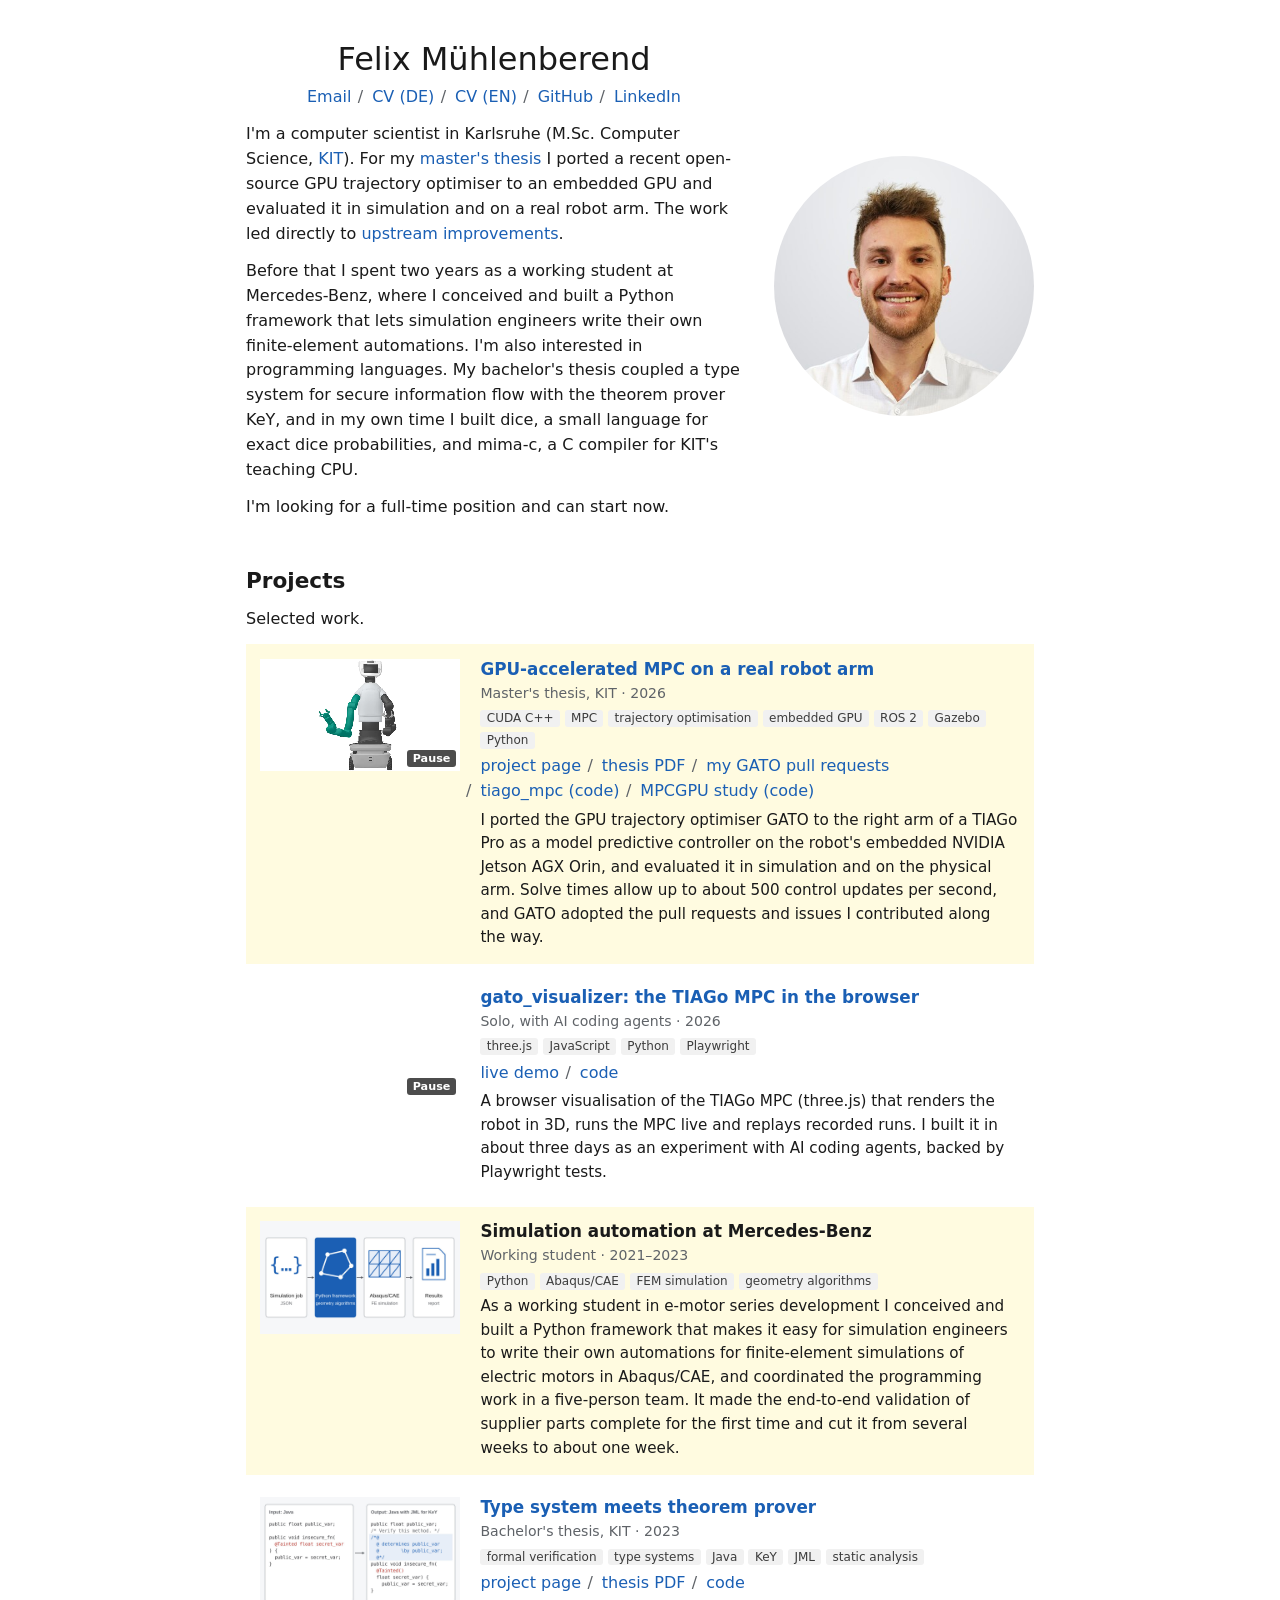
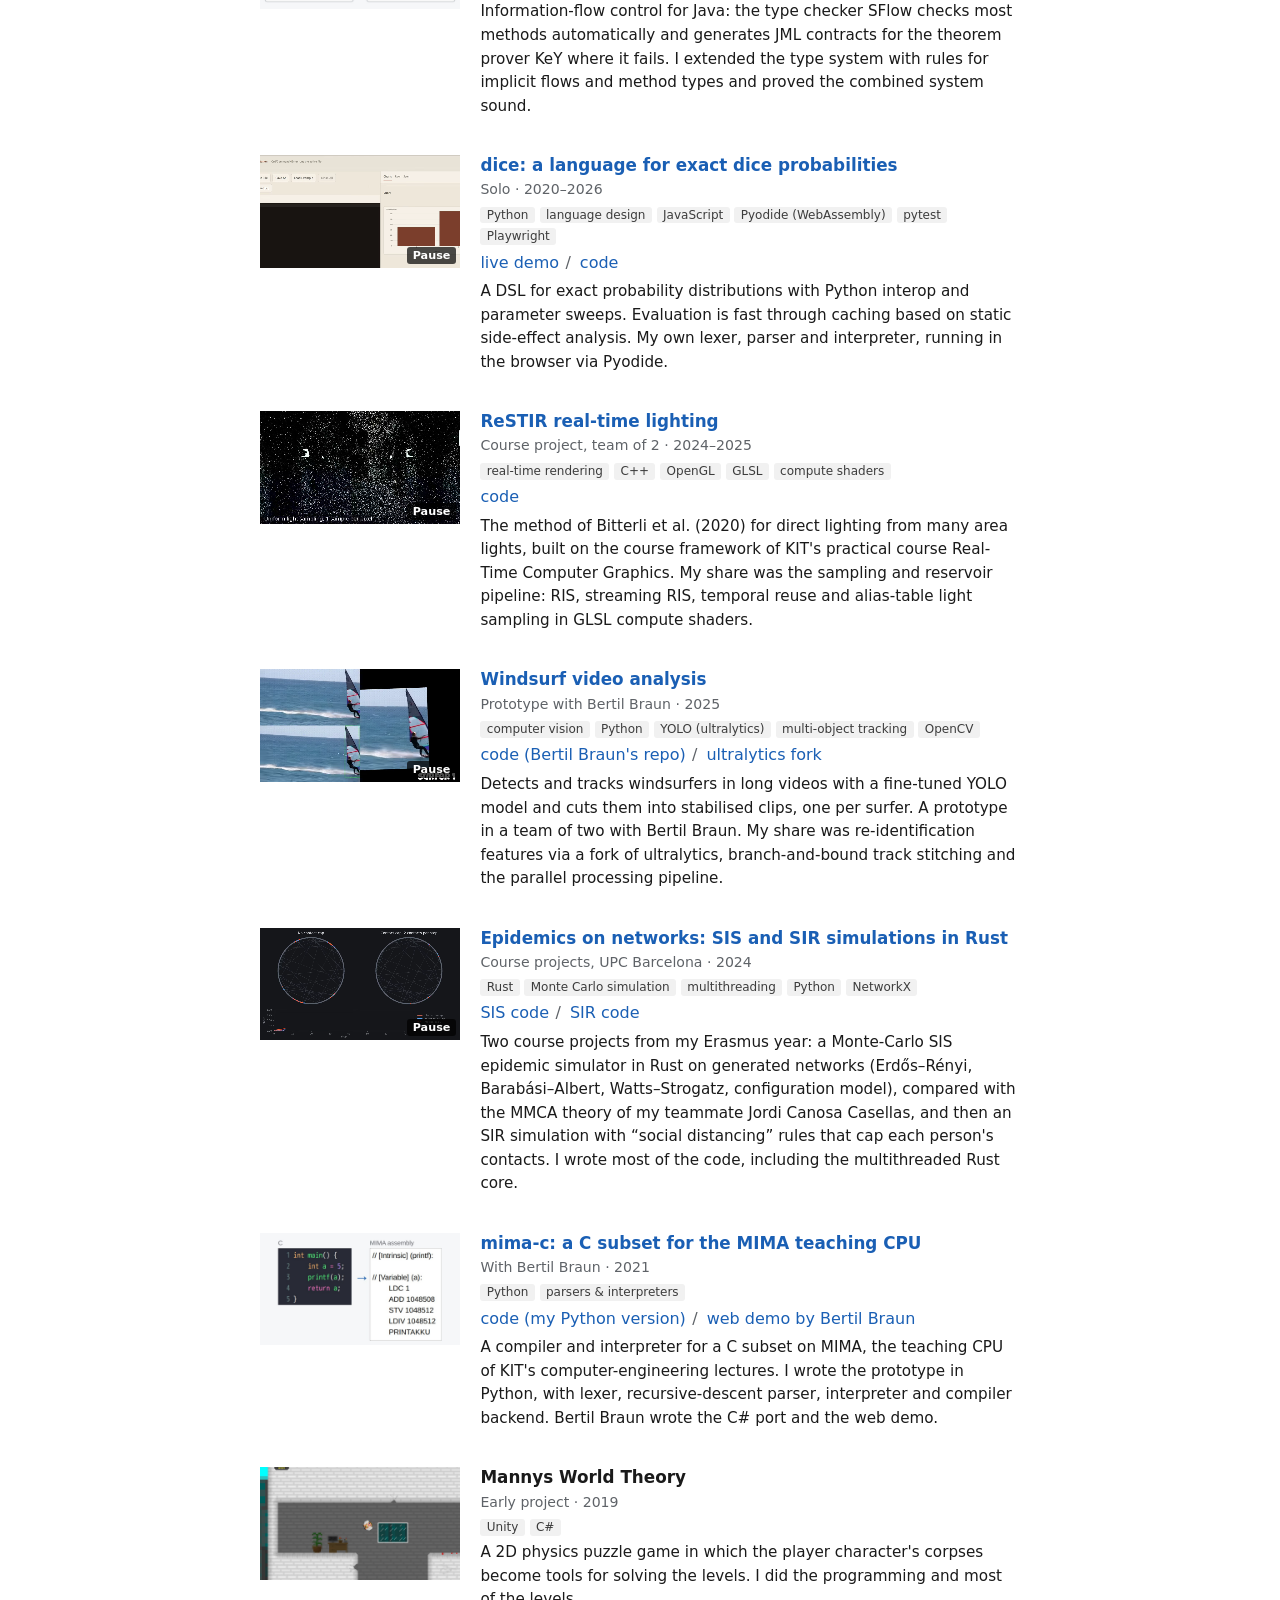
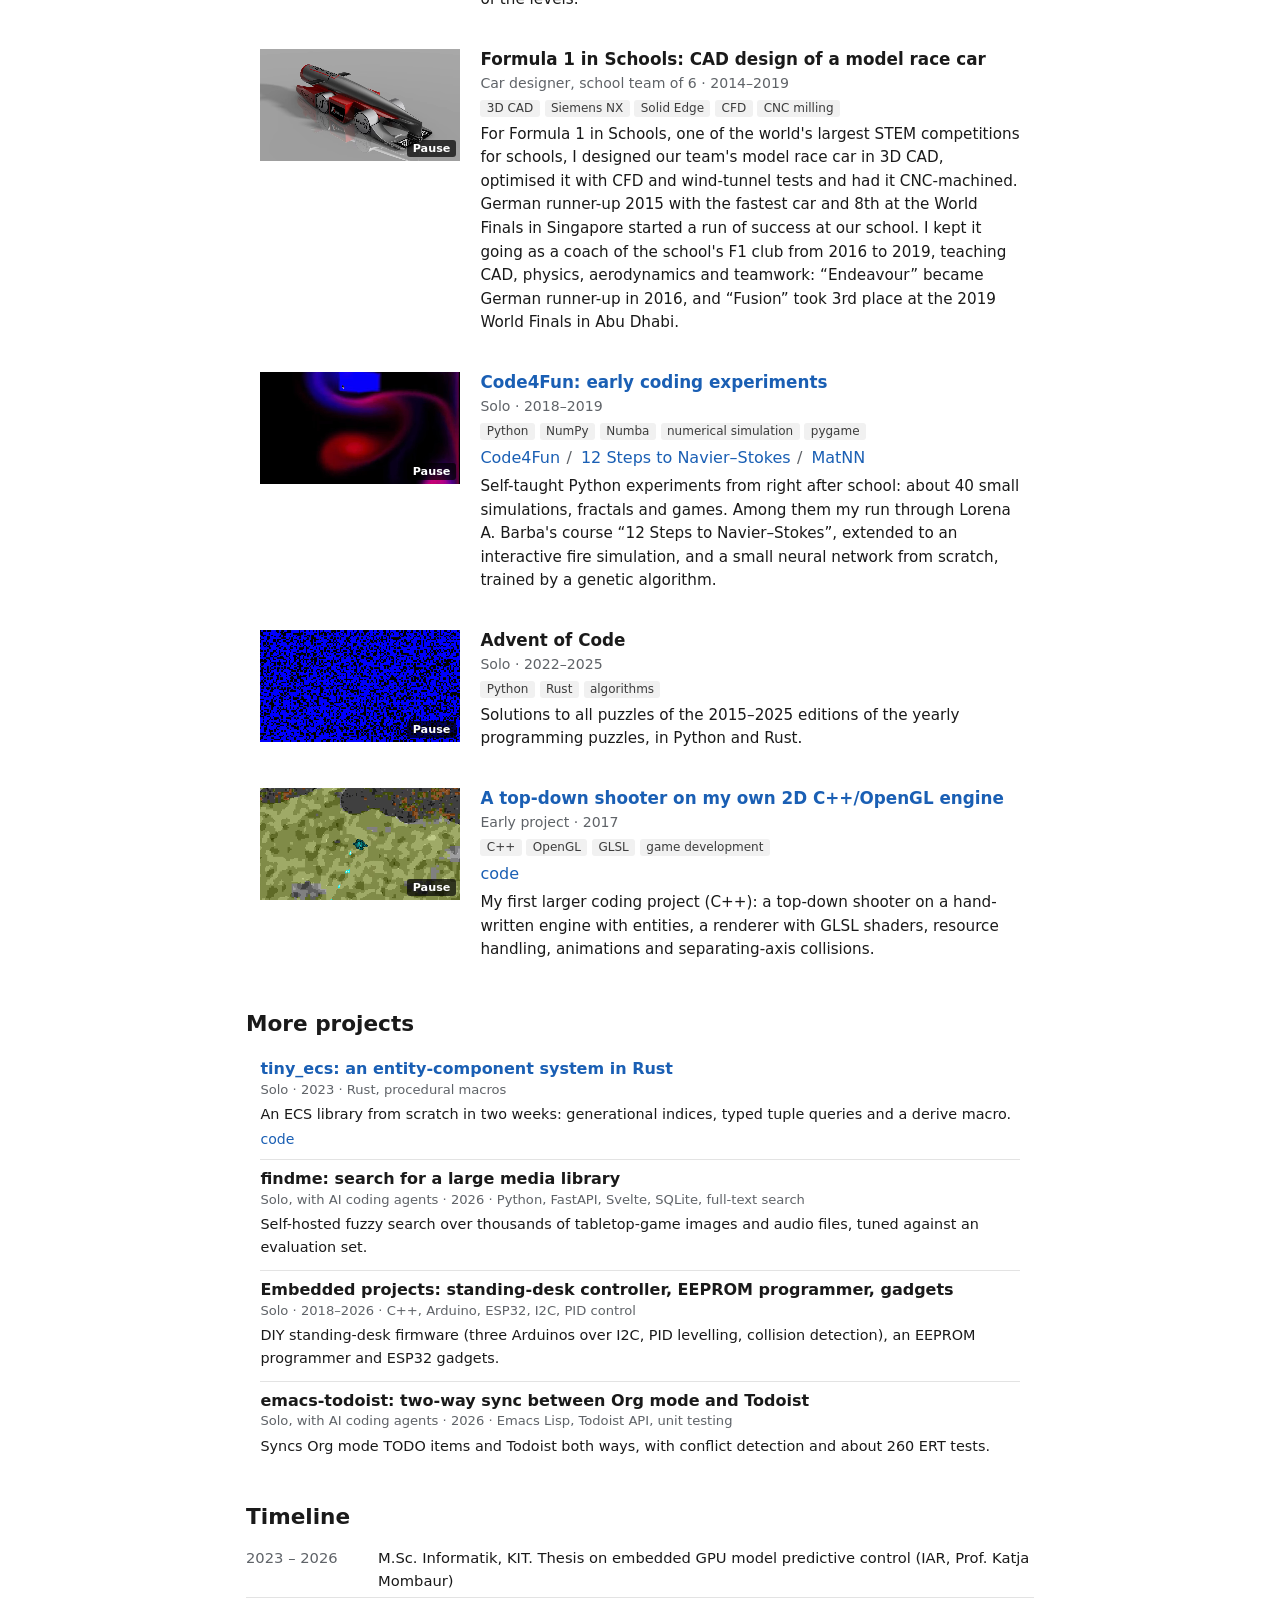
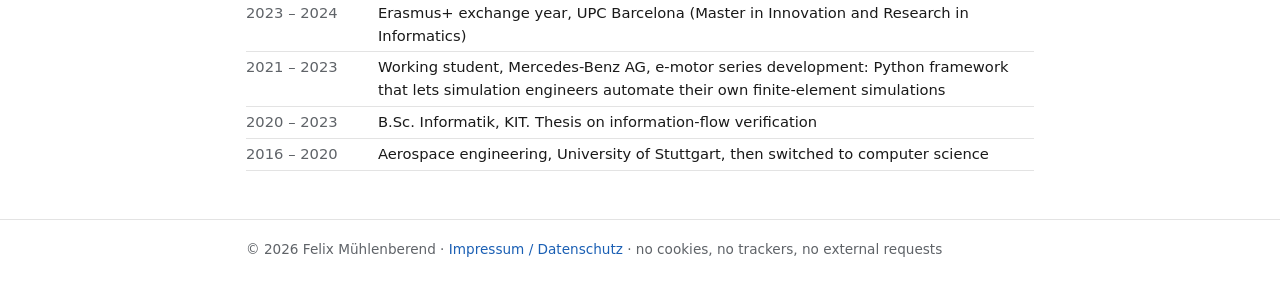
==== index.html @ 9a6c66c5 "Re-render: tiny_ecs above findme" ====
<!doctype html>
<!--
  Home page (layout "variant A", chosen 24.11.2026): compact header with photo, bio
  and links; project rows with looping clips as the main content; a compact
  text-only "More projects" list below them; a short timeline at the bottom. Facts come from the Bewerbung repo (docs/profile.md, docs/cv-pool/,
  docs/projects.md, cv/data/cv.yaml). Placeholders: class "todo" plus a TODO(felix)
  comment; list them with tools/check_todos.sh.
-->
<html lang="en">
<head>
<meta charset="utf-8">
<meta name="viewport" content="width=device-width, initial-scale=1">
<title>Felix Mühlenberend</title>
<meta name="description" content="Felix Mühlenberend, computer scientist (M.Sc. KIT): GPU model predictive control on a real robot arm, programming languages, real-time graphics.">
<link rel="icon" href="favicon.svg" type="image/svg+xml">
<link rel="stylesheet" href="style.css">
</head>
<body>


<main class="column">
  <!-- ==========================================================================
       Header: name and links, bio, photo. On a phone the photo shrinks to 120 px
       beside the name so the first project row is on the first screen.
       ========================================================================== -->
  <header class="home-header">
    <!-- Photo: Felix's variant (b), gradient background (25.11.2026), from the
         square crops in Bewerbung's documents/photo/, metadata stripped. Round
         crop by .ph-photo; 800 px for 2x screens. -->
    <div class="photo ph-photo"><img src="media/photo/felix-muehlenberend-400.jpg"
      srcset="media/photo/felix-muehlenberend-400.jpg 1x, media/photo/felix-muehlenberend-800.jpg 2x"
      width="400" height="400" alt="Felix Mühlenberend"></div>
    <div class="name">
      <h1>Felix Mühlenberend</h1>
      <p class="links">
        <!-- Contact: hand-written here, never taken from cv.yaml's `person` (README.md, Privacy). -->
        <a href="mailto:felix.muehlenberend@mailbox.org">Email</a>
        <!-- CV as two PDFs instead of an HTML page (Felix, 25.11.2026), built in the
             Bewerbung repo without address, phone, birth date, photo or signature (the
             English one from cv/jobs/_public) and copied to files/ by hand; rebuild and
             copy them after a cv.yaml change. Two plain items of the link row, each
             a whole link (Felix, 25.11.2026). -->
        <a href="files/Muehlenberend-Felix_Lebenslauf.pdf" hreflang="de" type="application/pdf">CV&nbsp;(DE)</a>
        <a href="files/Muehlenberend-Felix_CV.pdf" hreflang="en" type="application/pdf">CV&nbsp;(EN)</a>
        <a href="https://github.com/felixmueh">GitHub</a>
        <a href="https://www.linkedin.com/in/felix-muehlenberend/">LinkedIn</a>
      </p>
    </div>
    <div class="bio">
      <!-- Intro chosen by Felix 24.11.2026 (proposals and reviews: build/intro/); second paragraph
           with the programming-languages sentence: Felix 25.11.2026 (version B, no credit
           here, the mima-c row credits Bertil Braun). -->
      <p>I'm a computer scientist in Karlsruhe (M.Sc. Computer Science, <a href="https://www.kit.edu/">KIT</a>). For my <a href="projects/tiago-mpc.html">master's thesis</a> I ported a recent open-source GPU trajectory optimiser to an embedded GPU and evaluated it in simulation and on a real robot arm. The work led directly to <a href="https://github.com/A2R-Lab/GATO/pulls?q=is%3Apr+is%3Amerged+author%3Afelixmueh">upstream improvements</a>.</p>
      <p>Before that I spent two years as a working student at Mercedes-Benz, where I conceived and built a Python framework that lets simulation engineers write their own finite-element automations. I'm also interested in programming languages. My bachelor's thesis coupled a type system for secure information flow with the theorem prover KeY, and in my own time I built dice, a small language for exact dice probabilities, and mima-c, a C compiler for KIT's teaching CPU.</p>
      <p>I'm looking for a full-time position and can start now.</p>
    </div>
  </header>

  <!-- ==========================================================================
       Projects: in Felix's order (web.order), the thesis first and highlighted. Each row shows a clip and
       two sentences without a click (docs/guides/personal-website-demos.md §1.2).
       The rows are generated by tools/render.py from the `web:` blocks in the
       Bewerbung repo's cv/data/cv.yaml; edit them there (README.md).
       ========================================================================== -->
  <h2 id="projects">Projects</h2>
  <p class="home-intro">Selected work.</p>

  <div class="rows">
    <!-- BEGIN generated: projects -->
    <!-- Generated by tools/render.py from data/cv.yaml (the Bewerbung repo's cv/data/cv.yaml). Don't edit here: edit cv.yaml and run the script. -->
    <article class="row key">
      <div class="clip"><video loop muted playsinline preload="metadata" poster="media/thesis/thesis.jpg" aria-label="Clip: GPU-accelerated MPC on a real robot arm"><source src="media/thesis/thesis.webm" type="video/webm"><source src="media/thesis/thesis.mp4" type="video/mp4"></video></div>
      <div>
        <h3><a href="projects/tiago-mpc.html">GPU-accelerated MPC on a real robot arm</a></h3>
        <div class="meta">Master's thesis, KIT · 2026</div>
        <ul class="tech" aria-label="Languages and tools"><li>CUDA C++</li><li>MPC</li><li>trajectory optimisation</li><li>embedded GPU</li><li>ROS 2</li><li>Gazebo</li><li>Python</li></ul>
        <div class="links">
          <a href="projects/tiago-mpc.html">project page</a>
          <a href="files/Muehlenberend_MSc-Thesis.pdf">thesis PDF</a>
          <a href="https://github.com/A2R-Lab/GATO/pulls?q=is%3Apr+is%3Amerged+author%3Afelixmueh">my GATO pull requests</a>
          <a href="https://github.com/felixmueh/tiago_mpc">tiago_mpc (code)</a>
          <a href="https://github.com/felixmueh/MPCGPU">MPCGPU study (code)</a>
        </div>
        <p>I ported the GPU trajectory optimiser GATO to the right arm of a TIAGo Pro as a model predictive controller on the robot's embedded NVIDIA Jetson AGX Orin, and evaluated it in simulation and on the physical arm. Solve times allow up to about 500 control updates per second, and GATO adopted the pull requests and issues I contributed along the way.</p>
      </div>
    </article>
    <article class="row">
      <div class="clip"><video loop muted playsinline preload="metadata" poster="media/gato-visualizer/gato-visualizer.jpg" aria-label="Clip: gato_visualizer: the TIAGo MPC in the browser"><source src="media/gato-visualizer/gato-visualizer.webm" type="video/webm"><source src="media/gato-visualizer/gato-visualizer.mp4" type="video/mp4"></video></div>
      <div>
        <h3><a href="demos/gato-visualizer/">gato_visualizer: the TIAGo MPC in the browser</a></h3>
        <div class="meta">Solo, with AI coding agents · 2026</div>
        <ul class="tech" aria-label="Languages and tools"><li>three.js</li><li>JavaScript</li><li>Python</li><li>Playwright</li></ul>
        <div class="links">
          <a href="demos/gato-visualizer/">live demo</a>
          <a href="https://github.com/felixmueh/gato_visualizer">code</a>
        </div>
        <p>A browser visualisation of the TIAGo MPC (three.js) that renders the robot in 3D, runs the MPC live and replays recorded runs. I built it in about three days as an experiment with AI coding agents, backed by Playwright tests.</p>
      </div>
    </article>
    <article class="row key">
      <div class="still"><img src="media/mercedes/mercedes.jpg" alt="Simulation automation at Mercedes-Benz"></div>
      <div>
        <h3>Simulation automation at Mercedes-Benz</h3>
        <div class="meta">Working student · 2021–2023</div>
        <ul class="tech" aria-label="Languages and tools"><li>Python</li><li>Abaqus/CAE</li><li>FEM simulation</li><li>geometry algorithms</li></ul>
        <p>As a working student in e-motor series development I conceived and built a Python framework that makes it easy for simulation engineers to write their own automations for finite-element simulations of electric motors in Abaqus/CAE, and coordinated the programming work in a five-person team. It made the end-to-end validation of supplier parts complete for the first time and cut it from several weeks to about one week.</p>
      </div>
    </article>
    <article class="row">
      <div class="still"><img src="media/sflow/sflow.jpg" alt="Type system meets theorem prover"></div>
      <div>
        <h3><a href="projects/sflow-key.html">Type system meets theorem prover</a></h3>
        <div class="meta">Bachelor's thesis, KIT · 2023</div>
        <ul class="tech" aria-label="Languages and tools"><li>formal verification</li><li>type systems</li><li>Java</li><li>KeY</li><li>JML</li><li>static analysis</li></ul>
        <div class="links">
          <a href="projects/sflow-key.html">project page</a>
          <a href="files/Muehlenberend_BSc-Thesis.pdf">thesis PDF</a>
          <a href="https://github.com/felixmueh/sflow-key-translation-layer">code</a>
        </div>
        <p>Information-flow control for Java: the type checker SFlow checks most methods automatically and generates JML contracts for the theorem prover KeY where it fails. I extended the type system with rules for implicit flows and method types and proved the combined system sound.</p>
      </div>
    </article>
    <article class="row">
      <div class="clip"><video loop muted playsinline preload="metadata" poster="media/dice/dice.jpg" aria-label="Clip: dice: a language for exact dice probabilities"><source src="media/dice/dice.webm" type="video/webm"><source src="media/dice/dice.mp4" type="video/mp4"></video></div>
      <div>
        <h3><a href="https://felixmueh.github.io/dice-web/">dice: a language for exact dice probabilities</a></h3>
        <div class="meta">Solo · 2020–2026</div>
        <ul class="tech" aria-label="Languages and tools"><li>Python</li><li>language design</li><li>JavaScript</li><li>Pyodide (WebAssembly)</li><li>pytest</li><li>Playwright</li></ul>
        <div class="links">
          <a href="https://felixmueh.github.io/dice-web/">live demo</a>
          <a href="https://github.com/felixmueh/dice">code</a>
        </div>
        <p>A DSL for exact probability distributions with Python interop and parameter sweeps. Evaluation is fast through caching based on static side-effect analysis. My own lexer, parser and interpreter, running in the browser via Pyodide.</p>
      </div>
    </article>
    <article class="row">
      <div class="clip"><video loop muted playsinline preload="metadata" poster="media/restir/restir.jpg" aria-label="Clip: ReSTIR real-time lighting"><source src="media/restir/restir.webm" type="video/webm"><source src="media/restir/restir.mp4" type="video/mp4"></video></div>
      <div>
        <h3><a href="https://github.com/felixmueh/RT-Rendering_ReSTIR">ReSTIR real-time lighting</a></h3>
        <div class="meta">Course project, team of 2 · 2024–2025</div>
        <ul class="tech" aria-label="Languages and tools"><li>real-time rendering</li><li>C++</li><li>OpenGL</li><li>GLSL</li><li>compute shaders</li></ul>
        <div class="links">
          <a href="https://github.com/felixmueh/RT-Rendering_ReSTIR">code</a>
        </div>
        <p>The method of Bitterli et al. (2020) for direct lighting from many area lights, built on the course framework of KIT's practical course Real-Time Computer Graphics. My share was the sampling and reservoir pipeline: RIS, streaming RIS, temporal reuse and alias-table light sampling in GLSL compute shaders.</p>
      </div>
    </article>
    <article class="row">
      <div class="clip"><video loop muted playsinline preload="metadata" poster="media/windsurf/windsurf.jpg" aria-label="Clip: Windsurf video analysis"><source src="media/windsurf/windsurf.webm" type="video/webm"><source src="media/windsurf/windsurf.mp4" type="video/mp4"></video></div>
      <div>
        <h3><a href="https://github.com/BertilBraun/Windsurf-Analysis/tree/49e0e56">Windsurf video analysis</a></h3>
        <div class="meta">Prototype with Bertil Braun · 2025</div>
        <ul class="tech" aria-label="Languages and tools"><li>computer vision</li><li>Python</li><li>YOLO (ultralytics)</li><li>multi-object tracking</li><li>OpenCV</li></ul>
        <div class="links">
          <a href="https://github.com/BertilBraun/Windsurf-Analysis/tree/49e0e56">code (Bertil Braun's repo)</a>
          <a href="https://github.com/felixmueh/ultralytics">ultralytics fork</a>
        </div>
        <p>Detects and tracks windsurfers in long videos with a fine-tuned YOLO model and cuts them into stabilised clips, one per surfer. A prototype in a team of two with Bertil Braun. My share was re-identification features via a fork of ultralytics, branch-and-bound track stitching and the parallel processing pipeline.</p>
      </div>
    </article>
    <article class="row">
      <div class="clip"><video loop muted playsinline preload="metadata" poster="media/complex-networks/complex-networks.jpg" aria-label="Clip: Epidemics on networks: SIS and SIR simulations in Rust"><source src="media/complex-networks/complex-networks.webm" type="video/webm"><source src="media/complex-networks/complex-networks.mp4" type="video/mp4"></video></div>
      <div>
        <h3><a href="https://github.com/felixmueh/CN-A4">Epidemics on networks: SIS and SIR simulations in Rust</a></h3>
        <div class="meta">Course projects, UPC Barcelona · 2024</div>
        <ul class="tech" aria-label="Languages and tools"><li>Rust</li><li>Monte Carlo simulation</li><li>multithreading</li><li>Python</li><li>NetworkX</li></ul>
        <div class="links">
          <a href="https://github.com/felixmueh/CN-A4">SIS code</a>
          <a href="https://github.com/felixmueh/CN_FinalProject">SIR code</a>
        </div>
        <p>Two course projects from my Erasmus year: a Monte-Carlo SIS epidemic simulator in Rust on generated networks (Erdős–Rényi, Barabási–Albert, Watts–Strogatz, configuration model), compared with the MMCA theory of my teammate Jordi Canosa Casellas, and then an SIR simulation with “social distancing” rules that cap each person's contacts. I wrote most of the code, including the multithreaded Rust core.</p>
      </div>
    </article>
    <article class="row">
      <div class="still"><img src="media/mima-c/mima-c.jpg" alt="mima-c: a C subset for the MIMA teaching CPU"></div>
      <div>
        <h3><a href="https://github.com/felixmueh/mima-c">mima-c: a C subset for the MIMA teaching CPU</a></h3>
        <div class="meta">With Bertil Braun · 2021</div>
        <ul class="tech" aria-label="Languages and tools"><li>Python</li><li>parsers &amp; interpreters</li></ul>
        <div class="links">
          <a href="https://github.com/felixmueh/mima-c">code (my Python version)</a>
          <a href="https://bertilbraun.github.io/mima-c/ccompiler">web demo by Bertil Braun</a>
        </div>
        <p>A compiler and interpreter for a C subset on MIMA, the teaching CPU of KIT's computer-engineering lectures. I wrote the prototype in Python, with lexer, recursive-descent parser, interpreter and compiler backend. Bertil Braun wrote the C# port and the web demo.</p>
      </div>
    </article>
    <article class="row">
      <div class="still"><img src="media/mannys-world-theory/mannys-world-theory.jpg" alt="Mannys World Theory"></div>
      <div>
        <h3>Mannys World Theory</h3>
        <div class="meta">Early project · 2019</div>
        <ul class="tech" aria-label="Languages and tools"><li>Unity</li><li>C#</li></ul>
        <p>A 2D physics puzzle game in which the player character's corpses become tools for solving the levels. I did the programming and most of the levels.</p>
      </div>
    </article>
    <article class="row">
      <div class="clip"><video loop muted playsinline preload="metadata" poster="media/f1-in-schools/f1-in-schools.jpg" aria-label="Clip: Formula 1 in Schools: CAD design of a model race car"><source src="media/f1-in-schools/f1-in-schools.webm" type="video/webm"><source src="media/f1-in-schools/f1-in-schools.mp4" type="video/mp4"></video></div>
      <div>
        <h3>Formula 1 in Schools: CAD design of a model race car</h3>
        <div class="meta">Car designer, school team of 6 · 2014–2019</div>
        <ul class="tech" aria-label="Languages and tools"><li>3D CAD</li><li>Siemens NX</li><li>Solid Edge</li><li>CFD</li><li>CNC milling</li></ul>
        <p>For Formula 1 in Schools, one of the world's largest STEM competitions for schools, I designed our team's model race car in 3D CAD, optimised it with CFD and wind-tunnel tests and had it CNC-machined. German runner-up 2015 with the fastest car and 8th at the World Finals in Singapore started a run of success at our school. I kept it going as a coach of the school's F1 club from 2016 to 2019, teaching CAD, physics, aerodynamics and teamwork: “Endeavour” became German runner-up in 2016, and “Fusion” took 3rd place at the 2019 World Finals in Abu Dhabi.</p>
      </div>
    </article>
    <article class="row">
      <div class="clip"><video loop muted playsinline preload="metadata" poster="media/code4fun/code4fun.jpg" aria-label="Clip: Code4Fun: early coding experiments"><source src="media/code4fun/code4fun.webm" type="video/webm"><source src="media/code4fun/code4fun.mp4" type="video/mp4"></video></div>
      <div>
        <h3><a href="https://github.com/felixmueh/Code4Fun">Code4Fun: early coding experiments</a></h3>
        <div class="meta">Solo · 2018–2019</div>
        <ul class="tech" aria-label="Languages and tools"><li>Python</li><li>NumPy</li><li>Numba</li><li>numerical simulation</li><li>pygame</li></ul>
        <div class="links">
          <a href="https://github.com/felixmueh/Code4Fun">Code4Fun</a>
          <a href="https://github.com/felixmueh/My12Steps">12 Steps to Navier–Stokes</a>
          <a href="https://github.com/felixmueh/MatNN">MatNN</a>
        </div>
        <p>Self-taught Python experiments from right after school: about 40 small simulations, fractals and games. Among them my run through Lorena A. Barba's course “12 Steps to Navier–Stokes”, extended to an interactive fire simulation, and a small neural network from scratch, trained by a genetic algorithm.</p>
      </div>
    </article>
    <article class="row">
      <div class="clip"><video loop muted playsinline preload="metadata" poster="media/advent-of-code/advent-of-code.jpg" aria-label="Clip: Advent of Code"><source src="media/advent-of-code/advent-of-code.webm" type="video/webm"><source src="media/advent-of-code/advent-of-code.mp4" type="video/mp4"></video></div>
      <div>
        <h3>Advent of Code</h3>
        <div class="meta">Solo · 2022–2025</div>
        <ul class="tech" aria-label="Languages and tools"><li>Python</li><li>Rust</li><li>algorithms</li></ul>
        <p>Solutions to all puzzles of the 2015–2025 editions of the yearly programming puzzles, in Python and Rust.</p>
      </div>
    </article>
    <article class="row">
      <div class="clip"><video loop muted playsinline preload="metadata" poster="media/cpp-game-engine/cpp-game-engine.jpg" aria-label="Clip: A top-down shooter on my own 2D C++/OpenGL engine"><source src="media/cpp-game-engine/cpp-game-engine.webm" type="video/webm"><source src="media/cpp-game-engine/cpp-game-engine.mp4" type="video/mp4"></video></div>
      <div>
        <h3><a href="https://github.com/felixmueh/TopDown_Shooter_OpenGl-Engine">A top-down shooter on my own 2D C++/OpenGL engine</a></h3>
        <div class="meta">Early project · 2017</div>
        <ul class="tech" aria-label="Languages and tools"><li>C++</li><li>OpenGL</li><li>GLSL</li><li>game development</li></ul>
        <div class="links">
          <a href="https://github.com/felixmueh/TopDown_Shooter_OpenGl-Engine">code</a>
        </div>
        <p>My first larger coding project (C++): a top-down shooter on a hand-written engine with entities, a renderer with GLSL shaders, resource handling, animations and separating-axis collisions.</p>
      </div>
    </article>
    <!-- END generated: projects -->
  </div>

  <!-- ==========================================================================
       More projects: compact, text only, for projects without a useful
       picture (web.section: more in cv.yaml; Felix, 25.11.2026). Generated
       like the rows above; the heading disappears with the last entry.
       ========================================================================== -->
  <!-- BEGIN generated: more-projects -->
  <!-- Generated by tools/render.py from data/cv.yaml (the Bewerbung repo's cv/data/cv.yaml). Don't edit here: edit cv.yaml and run the script. -->
  <h2 id="more-projects">More projects</h2>
  <ul class="more-projects">
    <li>
      <h3><a href="https://github.com/felixmueh/tiny_ecs">tiny_ecs: an entity-component system in Rust</a></h3>
      <div class="meta">Solo · 2023 · Rust, procedural macros</div>
      <p>An ECS library from scratch in two weeks: generational indices, typed tuple queries and a derive macro.</p>
      <div class="links">
        <a href="https://github.com/felixmueh/tiny_ecs">code</a>
      </div>
    </li>
    <li>
      <h3>findme: search for a large media library</h3>
      <div class="meta">Solo, with AI coding agents · 2026 · Python, FastAPI, Svelte, SQLite, full-text search</div>
      <p>Self-hosted fuzzy search over thousands of tabletop-game images and audio files, tuned against an evaluation set.</p>
    </li>
    <li>
      <h3>Embedded projects: standing-desk controller, EEPROM programmer, gadgets</h3>
      <div class="meta">Solo · 2018–2026 · C++, Arduino, ESP32, I2C, PID control</div>
      <p>DIY standing-desk firmware (three Arduinos over I2C, PID levelling, collision detection), an EEPROM programmer and ESP32 gadgets.</p>
    </li>
    <li>
      <h3>emacs-todoist: two-way sync between Org mode and Todoist</h3>
      <div class="meta">Solo, with AI coding agents · 2026 · Emacs Lisp, Todoist API, unit testing</div>
      <p>Syncs Org mode TODO items and Todoist both ways, with conflict detection and about 260 ERT tests.</p>
    </li>
  </ul>
  <!-- END generated: more-projects -->

  <!-- ==========================================================================
       Short timeline
       ========================================================================== -->
  <h2>Timeline</h2>
  <ul class="mini-timeline">
    <li><span class="when">2023 – 2026</span><span>M.Sc. Informatik, KIT. Thesis on embedded GPU model predictive control (IAR, Prof. Katja Mombaur)</span></li>
    <li><span class="when">2023 – 2024</span><span>Erasmus+ exchange year, UPC Barcelona (Master in Innovation and Research in Informatics)</span></li>
    <li><span class="when">2021 – 2023</span><span>Working student, Mercedes-Benz AG, e-motor series development: Python framework that lets simulation engineers automate their own finite-element simulations</span></li>
    <li><span class="when">2020 – 2023</span><span>B.Sc. Informatik, KIT. Thesis on information-flow verification</span></li>
    <li><span class="when">2016 – 2020</span><span>Aerospace engineering, University of Stuttgart, then switched to computer science</span></li>
  </ul>
</main>

<footer class="site-footer">
  <div class="column">© 2026 Felix Mühlenberend · <a href="legal.html">Impressum / Datenschutz</a> · no cookies, no trackers, no external requests</div>
</footer>

<script src="site.js"></script>
</body>
</html>
---- style.css ----
/* ==============================================================================
   felix-muehlenberend.de: one stylesheet for every page.

   Look borrowed from jonbarron.info (narrow column, project rows with a small
   clip on the left), written from scratch. System fonts only: the site makes no
   external requests (no web fonts, no CDN, no analytics), see README.md.
   ============================================================================== */

:root {
  --text: #1a1a1a;
  --muted: #5f6368;          /* 6.3:1 on white: passes WCAG AA for body text */
  --link: #1a5fb4;
  --rule: #e3e3e3;
  --ph-bg: #d9d9d9;
  --ph-text: #3c3c3c;
  --highlight: #fffbe0;      /* Barron's yellow "key work" row, toned down */
  --todo-bg: #ffe6e6;
  --todo-text: #8a1111;
  --column: 820px;
  --font: system-ui, -apple-system, "Segoe UI", Roboto, "Helvetica Neue", Arial, sans-serif;
  --mono: ui-monospace, "SFMono-Regular", Menlo, Consolas, monospace;
}

* { box-sizing: border-box; }
html { -webkit-text-size-adjust: 100%; }
body {
  margin: 0;
  background: #fff;
  color: var(--text);
  font: 16px/1.55 var(--font);
}
a { color: var(--link); text-decoration: none; }
a:hover, a:focus-visible { text-decoration: underline; }
h1, h2, h3 { line-height: 1.2; font-weight: 600; }
h2 { font-size: 1.35rem; margin: 2.2rem 0 0.8rem; }
h3 { font-size: 1.05rem; margin: 0 0 0.25rem; }
p { margin: 0 0 0.8rem; }
code { font-family: var(--mono); font-size: 0.9em; }

.column { max-width: var(--column); margin: 0 auto; padding: 0 16px; }

/* ------------------------------------------------------------------------------
   Subpages: one small link back home instead of a nav bar (Felix, 25.11.2026:
   the bar only repeated his name and links that the home page shows anyway).
   The home page has no bar at all, its header holds the name and the links.
   ------------------------------------------------------------------------------ */
.backlink { padding-top: 1rem; font-size: 0.95rem; }

/* ------------------------------------------------------------------------------
   Placeholders (TODO(felix)): every one carries the class .todo and a
   TODO(felix) comment, so tools/check_todos.sh finds it and the red marking
   makes it obvious on screen. Remove both when the real content goes in.
   ------------------------------------------------------------------------------ */
.todo { background: var(--todo-bg); color: var(--todo-text); padding: 0 0.25em; border-radius: 2px; font-size: 0.9em; }
/* Block placeholders keep their own look (declared further down, so it wins
   over .todo) and only get a red dashed outline. */
.ph.todo, .ph-photo.todo, .ph-box.todo { outline: 2px dashed var(--todo-text); outline-offset: -2px; }

/* ------------------------------------------------------------------------------
   Clips: silent looping videos (for now grey 16:9 stand-ins)
   ------------------------------------------------------------------------------ */
.ph, .clip {
  position: relative;
  aspect-ratio: 16 / 9;          /* reserves space: no layout shift (CLS) */
  overflow: hidden;
}
.clip video { display: block; width: 100%; height: 100%; object-fit: cover; }
.still { aspect-ratio: 16 / 9; overflow: hidden; }
.still img { display: block; width: 100%; height: 100%; object-fit: cover; }
.ph {
  background: var(--ph-bg);
  color: var(--ph-text);
  display: flex; align-items: center; justify-content: center;
  text-align: center;
  font-size: 0.72rem; line-height: 1.3;
  padding: 0.5rem;
}
/* A moving sweep on the stand-ins, so the pause control and the reduced-motion
   rule have something to stop until real clips exist. */
.ph.clip::after {
  content: "";
  position: absolute; inset: 0;
  background: linear-gradient(90deg, transparent, rgba(255,255,255,.35), transparent);
  transform: translateX(-100%);
  animation: sweep 3s linear infinite;
}
.ph.clip.paused::after { animation-play-state: paused; }
@keyframes sweep { to { transform: translateX(100%); } }

/* WCAG 2.2.2: a looping clip longer than 5 s needs a pause control (site.js). */
.clip .pause {
  position: absolute; right: 4px; bottom: 4px; z-index: 1;
  font: 600 0.7rem var(--font);
  background: rgba(0,0,0,.7); color: #fff;
  border: 0; border-radius: 3px; padding: 2px 6px; cursor: pointer;
}
.clip .pause:focus-visible { outline: 2px solid var(--link); outline-offset: 2px; }

/* Without JS, nothing moves under reduced motion. With JS, site.js starts
   clips paused under reduced motion, and the visitor can still press Play. */
@media (prefers-reduced-motion: reduce) {
  .ph.clip:not([data-js])::after { animation: none; }
}

.ph-photo {
  border-radius: 50%;
  aspect-ratio: 1;
  display: flex; align-items: center; justify-content: center;
  background: var(--ph-bg); color: var(--ph-text);
  text-align: center; font-size: 0.8rem;
  overflow: hidden;
}
.ph-photo img { width: 100%; height: 100%; object-fit: cover; }
.ph-box { border: 2px dashed #9a9a9a; background: #f4f4f4; padding: 2rem 1rem; text-align: center; color: var(--muted); }

/* ------------------------------------------------------------------------------
   Shared bits: link lists, meta lines, footer
   ------------------------------------------------------------------------------ */
/* Link lists "a / b / c". Flex drops the whitespace between the links, and the
   slash sits in the gap outside each link, so a red .todo link doesn't paint it. */
.links { color: var(--muted); display: flex; flex-wrap: wrap; column-gap: 1.3em; }
.links > * { position: relative; }
.links > * + *::before { content: "/"; position: absolute; left: -0.9em; color: var(--muted); background: none; }
.meta { color: var(--muted); font-size: 0.88rem; margin-bottom: 0.35rem; }
/* Tech labels: plain text tags, no filter behind them (spec, 24.11.2026). */
.tech { list-style: none; margin: 0 0 0.35rem; padding: 0; display: flex; flex-wrap: wrap; gap: 0.3rem; }
.tech li { font-size: 0.75rem; line-height: 1.4; color: var(--ph-text); background: #f1f1f1; border-radius: 3px; padding: 0 0.4rem; }
.site-footer { border-top: 1px solid var(--rule); margin-top: 3rem; padding: 1.2rem 0 2rem; color: var(--muted); font-size: 0.85rem; }

/* ------------------------------------------------------------------------------
   Home: compact header (bio left, photo right)
   ------------------------------------------------------------------------------ */
.home-header {
  display: grid;
  grid-template-columns: 1fr 260px;   /* bigger photo next to the three-paragraph intro (Felix, 25.11.2026) */
  grid-template-areas: "name photo" "bio photo";
  gap: 0 2rem; align-items: center;
  margin: 2.5rem 0 1rem;
}
.home-header .photo { grid-area: photo; width: 260px; }
.home-header .name { grid-area: name; text-align: center; }
.home-header .bio { grid-area: bio; }
.home-header h1 { font-size: 2rem; font-weight: 400; margin: 0 0 0.4rem; }
.home-header .name .links { justify-content: center; margin-bottom: 0.8rem; }

/* ------------------------------------------------------------------------------
   Project rows (Barron): clip left, text right
   ------------------------------------------------------------------------------ */
.rows { display: flex; flex-direction: column; gap: 0.5rem; }
.row { display: grid; grid-template-columns: 200px 1fr; gap: 1.25rem; padding: 0.9rem; align-items: start; }
.row.key { background: var(--highlight); }
.row p { margin: 0.3rem 0 0; font-size: 0.95rem; }

/* ------------------------------------------------------------------------------
   Home: "More projects", the compact text-only list below the rows (projects
   without a useful picture). Indented like the row text, no picture column.
   ------------------------------------------------------------------------------ */
.more-projects { list-style: none; margin: 0; padding: 0 0.9rem; }
.more-projects li { padding: 0.55rem 0; border-bottom: 1px solid var(--rule); }
.more-projects li:last-child { border-bottom: 0; }
.more-projects h3 { font-size: 1rem; margin: 0; }
.more-projects .meta { font-size: 0.82rem; margin: 0.1rem 0 0.2rem; }
.more-projects p { margin: 0 0 0.2rem; font-size: 0.9rem; }
.more-projects .links { font-size: 0.88rem; }

/* ------------------------------------------------------------------------------
   Home: short timeline at the bottom
   ------------------------------------------------------------------------------ */
.mini-timeline { list-style: none; margin: 0; padding: 0; font-size: 0.92rem; }
.mini-timeline li { display: grid; grid-template-columns: 7.5rem 1fr; gap: 0.75rem; padding: 0.25rem 0; border-bottom: 1px solid var(--rule); }
.mini-timeline .when { color: var(--muted); font-variant-numeric: tabular-nums; }

/* ------------------------------------------------------------------------------
   Project page: article column (problem → approach → result → own role)
   ------------------------------------------------------------------------------ */
.article { max-width: 720px; }
.article h1 { font-size: 1.9rem; margin: 2rem 0 0.4rem; }
.article .hero { margin: 1.2rem 0 0.4rem; }
.article .caption { color: var(--muted); font-size: 0.85rem; margin-bottom: 1.5rem; }
.article ul { padding-left: 1.2rem; }
.article li { margin-bottom: 0.35rem; }
.facts { display: grid; grid-template-columns: max-content 1fr; gap: 0.2rem 1rem; font-size: 0.92rem; margin: 1rem 0; }
.facts dt { color: var(--muted); }
.facts dd { margin: 0; }
.figure-num { font-size: 1.6rem; font-weight: 600; }
.numbers { display: grid; grid-template-columns: repeat(auto-fit, minmax(180px, 1fr)); gap: 1rem; margin: 1rem 0 1.2rem; }
.numbers div { border-left: 3px solid var(--link); padding-left: 0.75rem; font-size: 0.88rem; color: var(--muted); }
/* Short code examples (the bachelor's thesis page). A line too long for a
   phone scrolls inside the block, never the page. */
.article pre { background: #f6f6f6; border-radius: 3px; padding: 0.6rem 0.8rem; margin: 0 0 0.8rem; overflow-x: auto; font-size: 0.85rem; line-height: 1.45; }
.article pre code { font-size: inherit; }

/* ------------------------------------------------------------------------------
   Phone width. The home header shrinks to a 96 px photo beside the name and
   links, so the first project row starts on the first screen (390×844).
   ------------------------------------------------------------------------------ */
@media (max-width: 640px) {
  body { font-size: 15px; }

  .home-header {
    grid-template-columns: 120px 1fr;
    grid-template-areas: "photo name" "bio bio";
    gap: 0.75rem 1rem;
    margin: 1.25rem 0 0.5rem;
  }
  .home-header .photo { width: 120px; font-size: 0.65rem; }
  .home-header .name { text-align: left; }
  .home-header h1 { font-size: 1.6rem; }
  .home-header .name .links { justify-content: flex-start; margin-bottom: 0; }
  .home-header .bio p { margin-bottom: 0.5rem; }
  .home-intro { display: none; }   /* "Selected work…" line: obvious on a phone */
  h2#projects { margin-top: 1.2rem; }

  .row { grid-template-columns: 1fr; gap: 0.6rem; padding: 0.6rem 0; }
  .row.key { padding: 0.6rem; }
  .more-projects { padding: 0; }
  .mini-timeline li { grid-template-columns: 1fr; gap: 0; }
  .facts { grid-template-columns: 1fr; }
  .facts dd { margin-bottom: 0.4rem; }
}
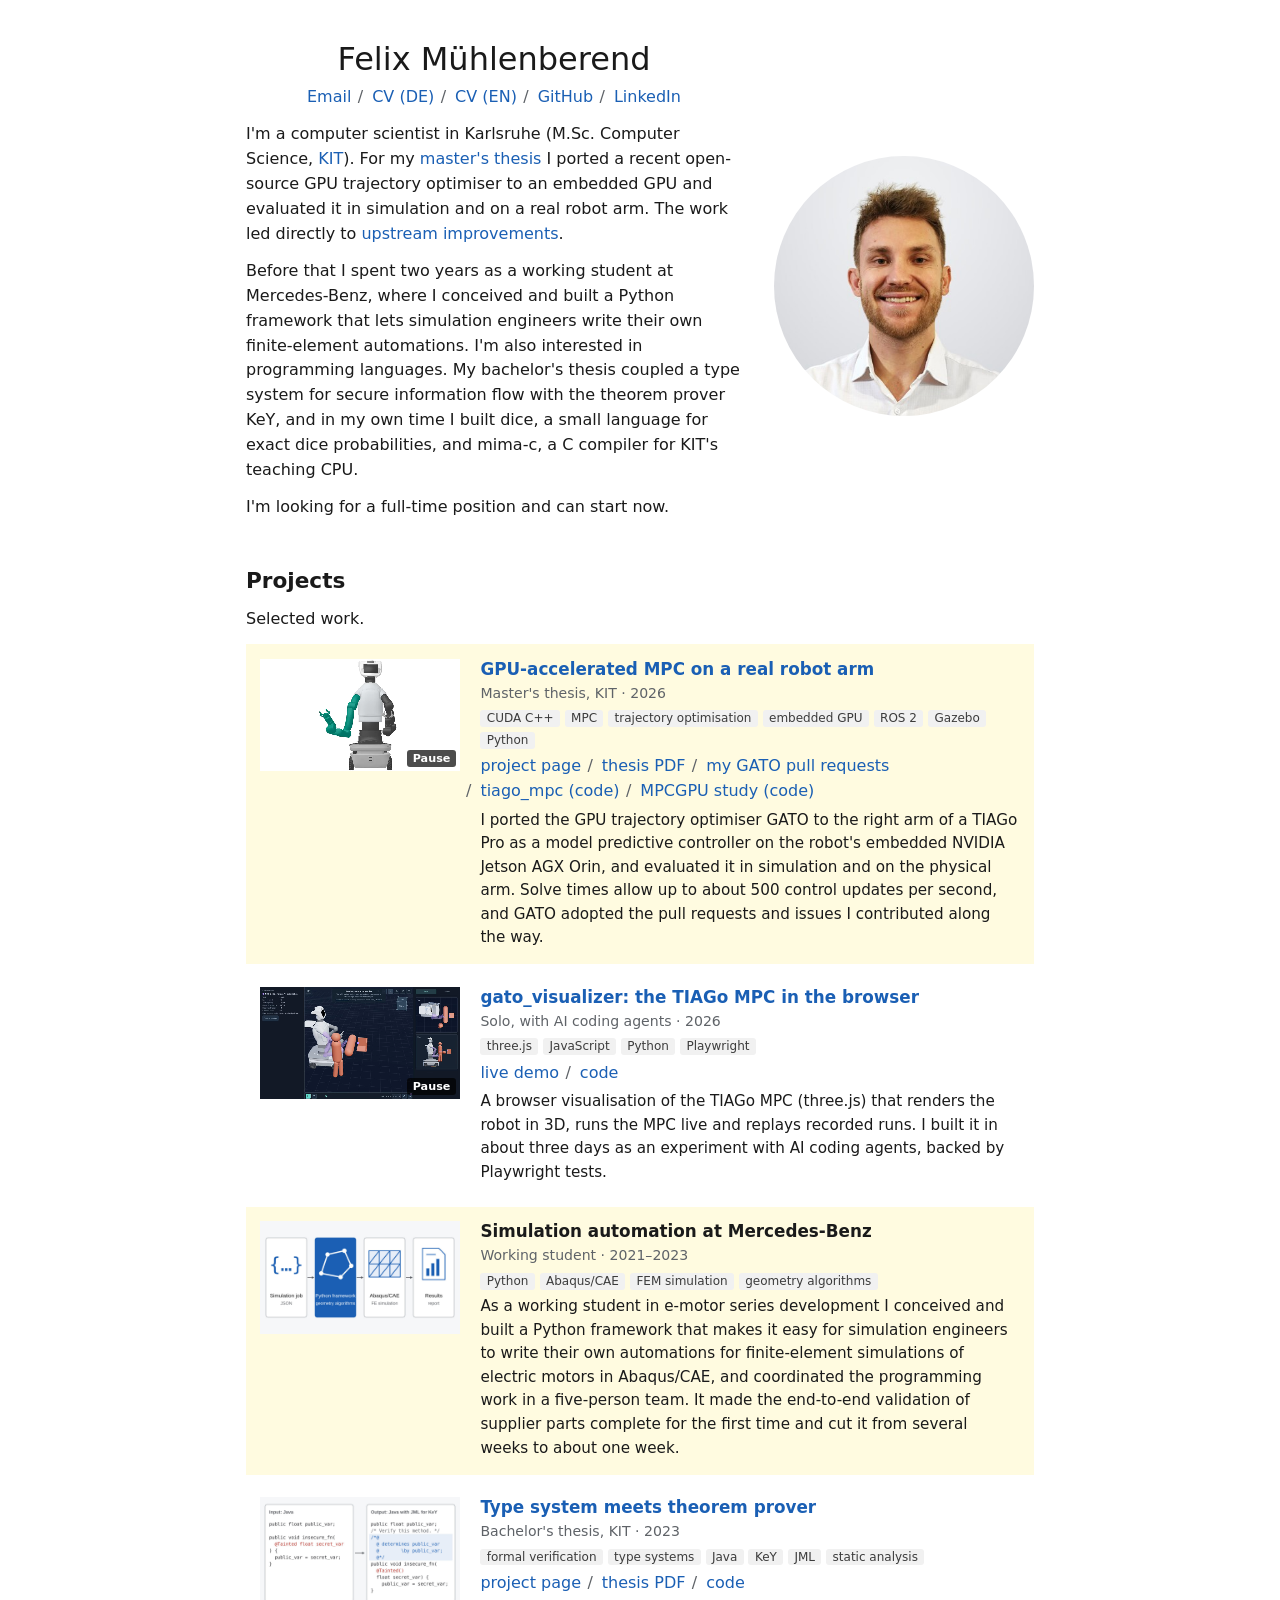
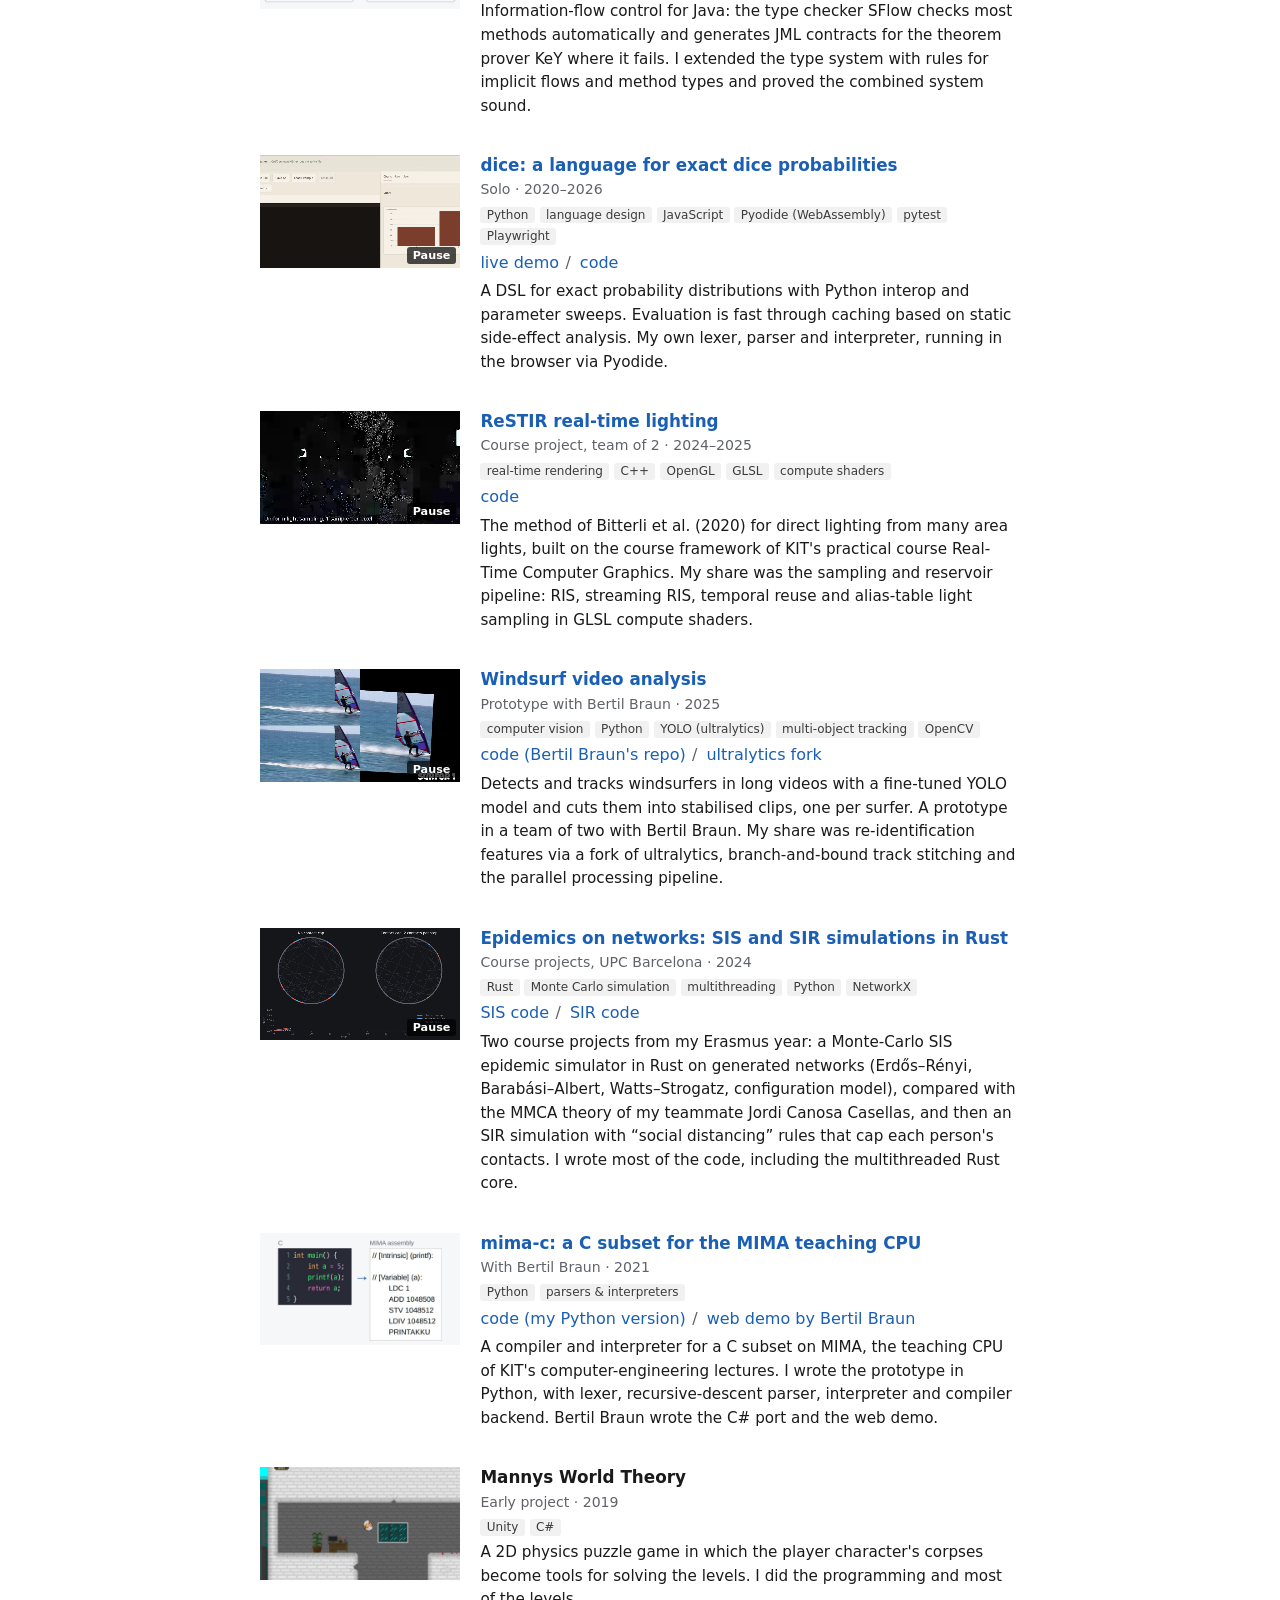
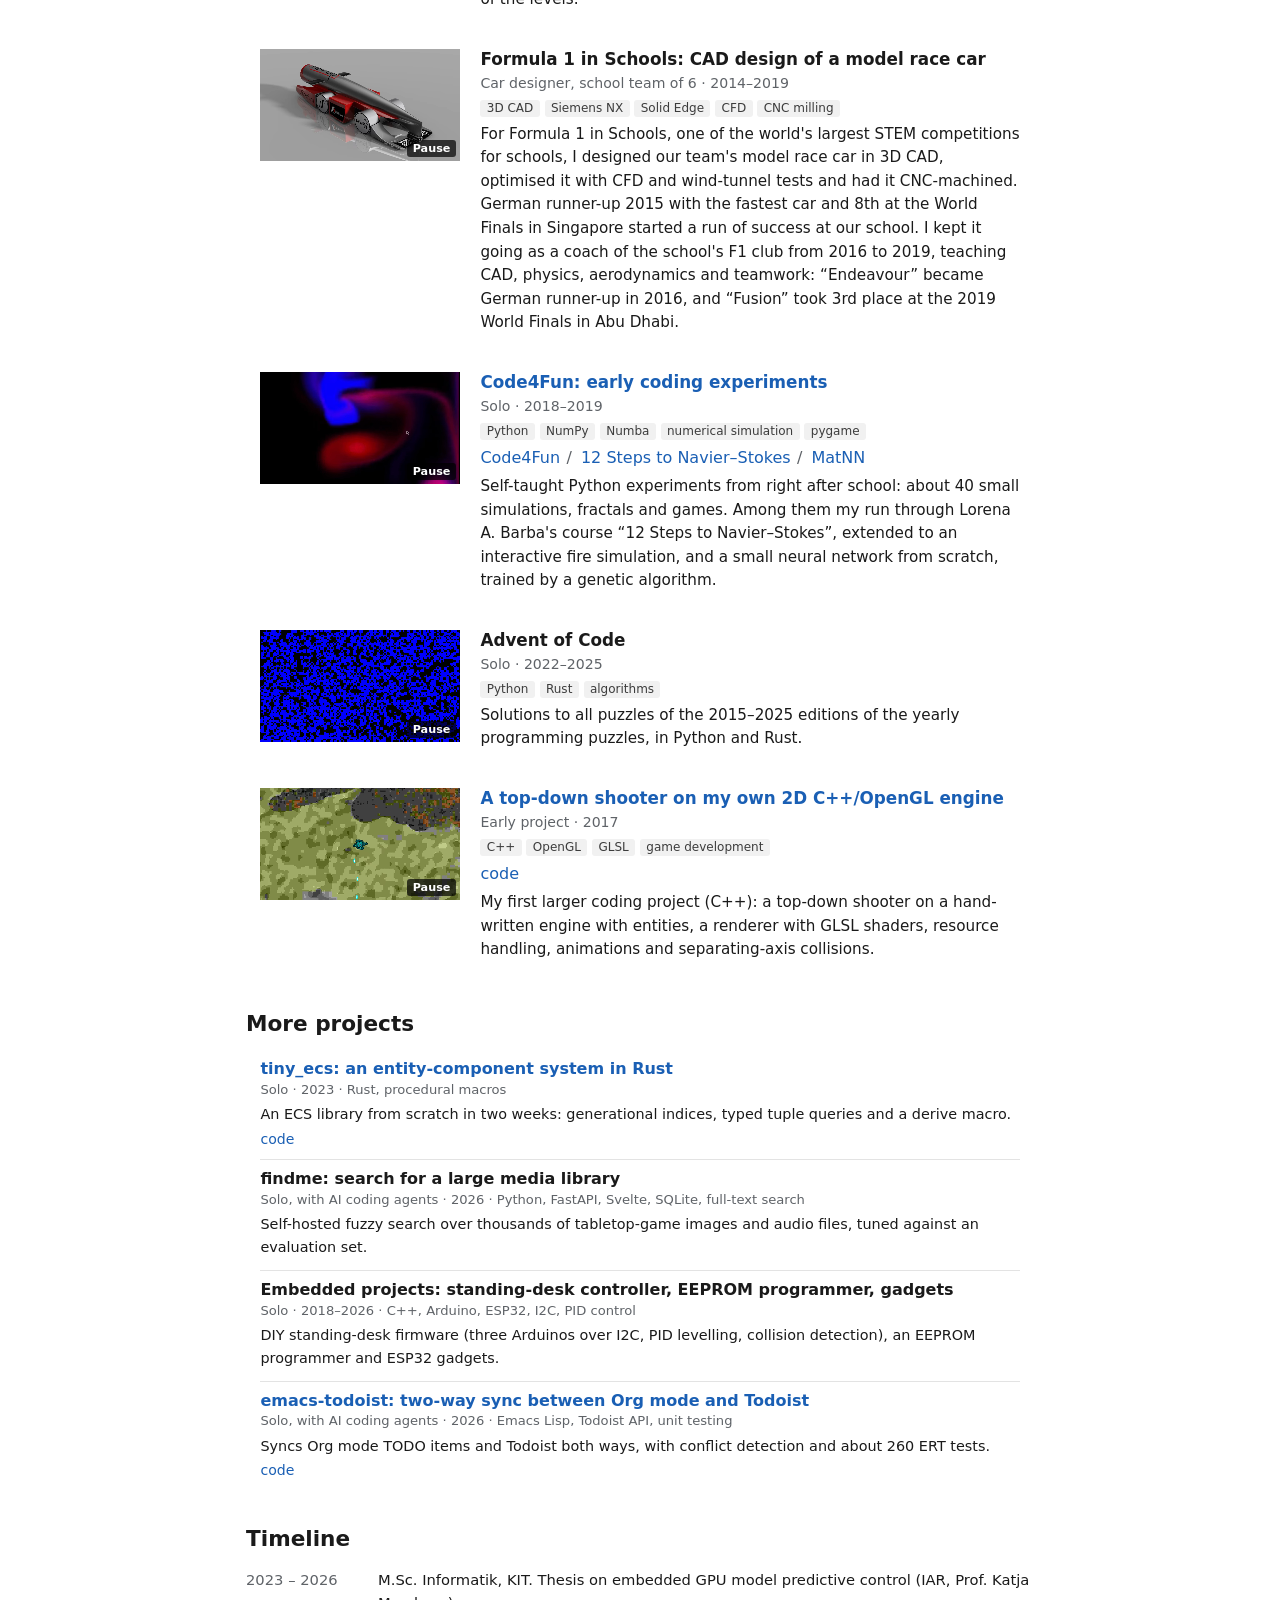
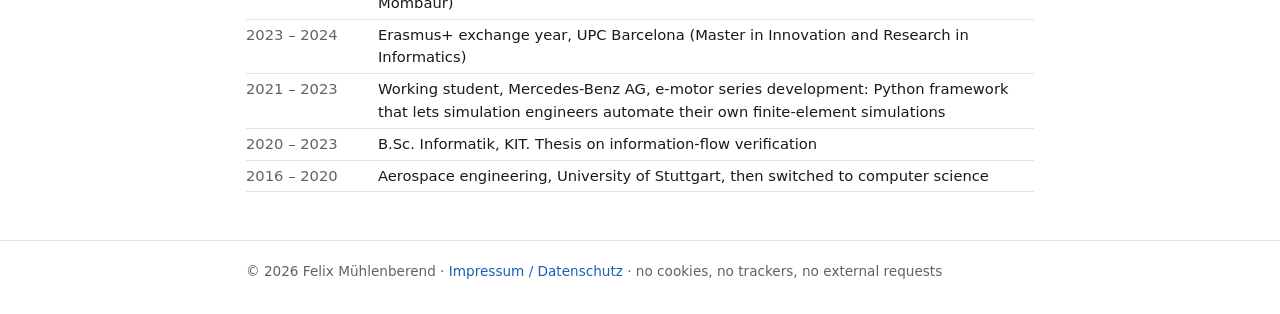
==== commit 0509f215: "Re-render: emacs-todoist code link" ====
--- a/index.html
+++ b/index.html
@@ -268,9 +268,12 @@
       <p>DIY standing-desk firmware (three Arduinos over I2C, PID levelling, collision detection), an EEPROM programmer and ESP32 gadgets.</p>
     </li>
     <li>
-      <h3>emacs-todoist: two-way sync between Org mode and Todoist</h3>
+      <h3><a href="https://github.com/felixmueh/emacs-todoist">emacs-todoist: two-way sync between Org mode and Todoist</a></h3>
       <div class="meta">Solo, with AI coding agents · 2026 · Emacs Lisp, Todoist API, unit testing</div>
       <p>Syncs Org mode TODO items and Todoist both ways, with conflict detection and about 260 ERT tests.</p>
+      <div class="links">
+        <a href="https://github.com/felixmueh/emacs-todoist">code</a>
+      </div>
     </li>
   </ul>
   <!-- END generated: more-projects -->
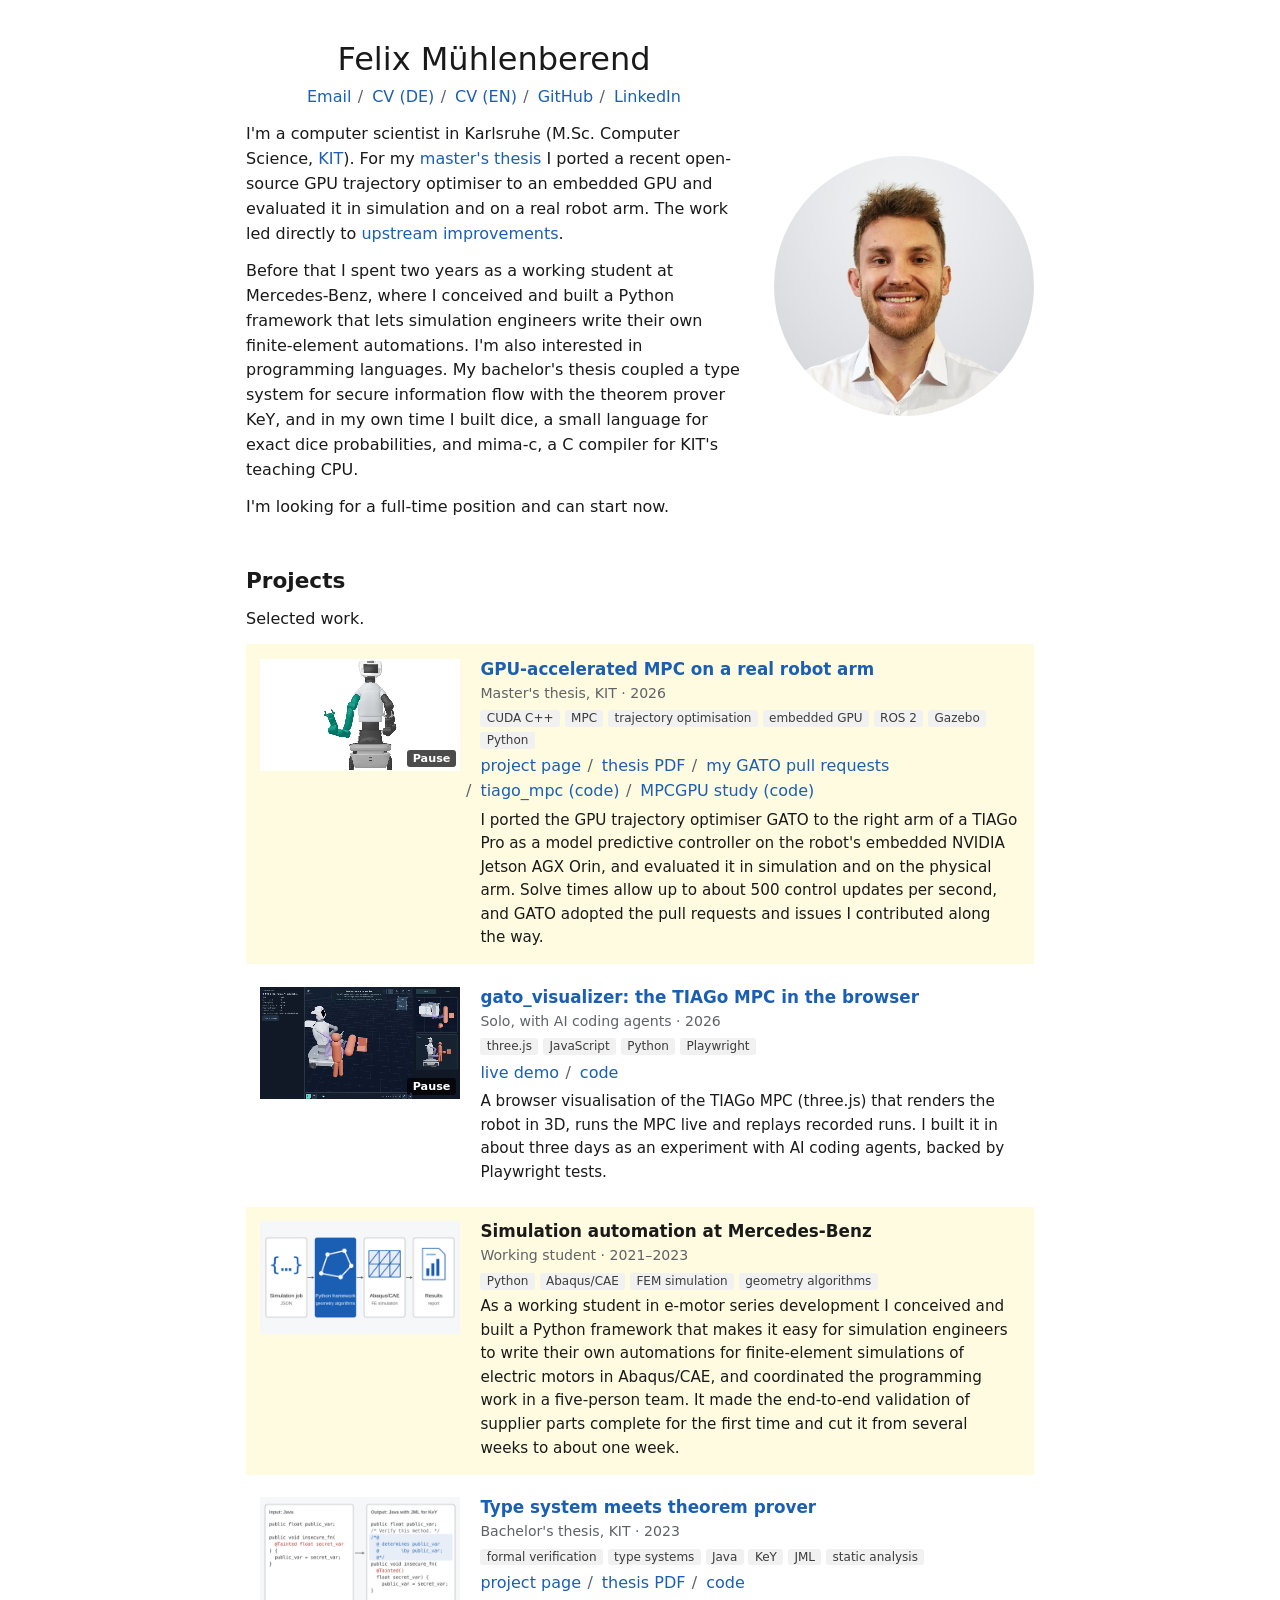
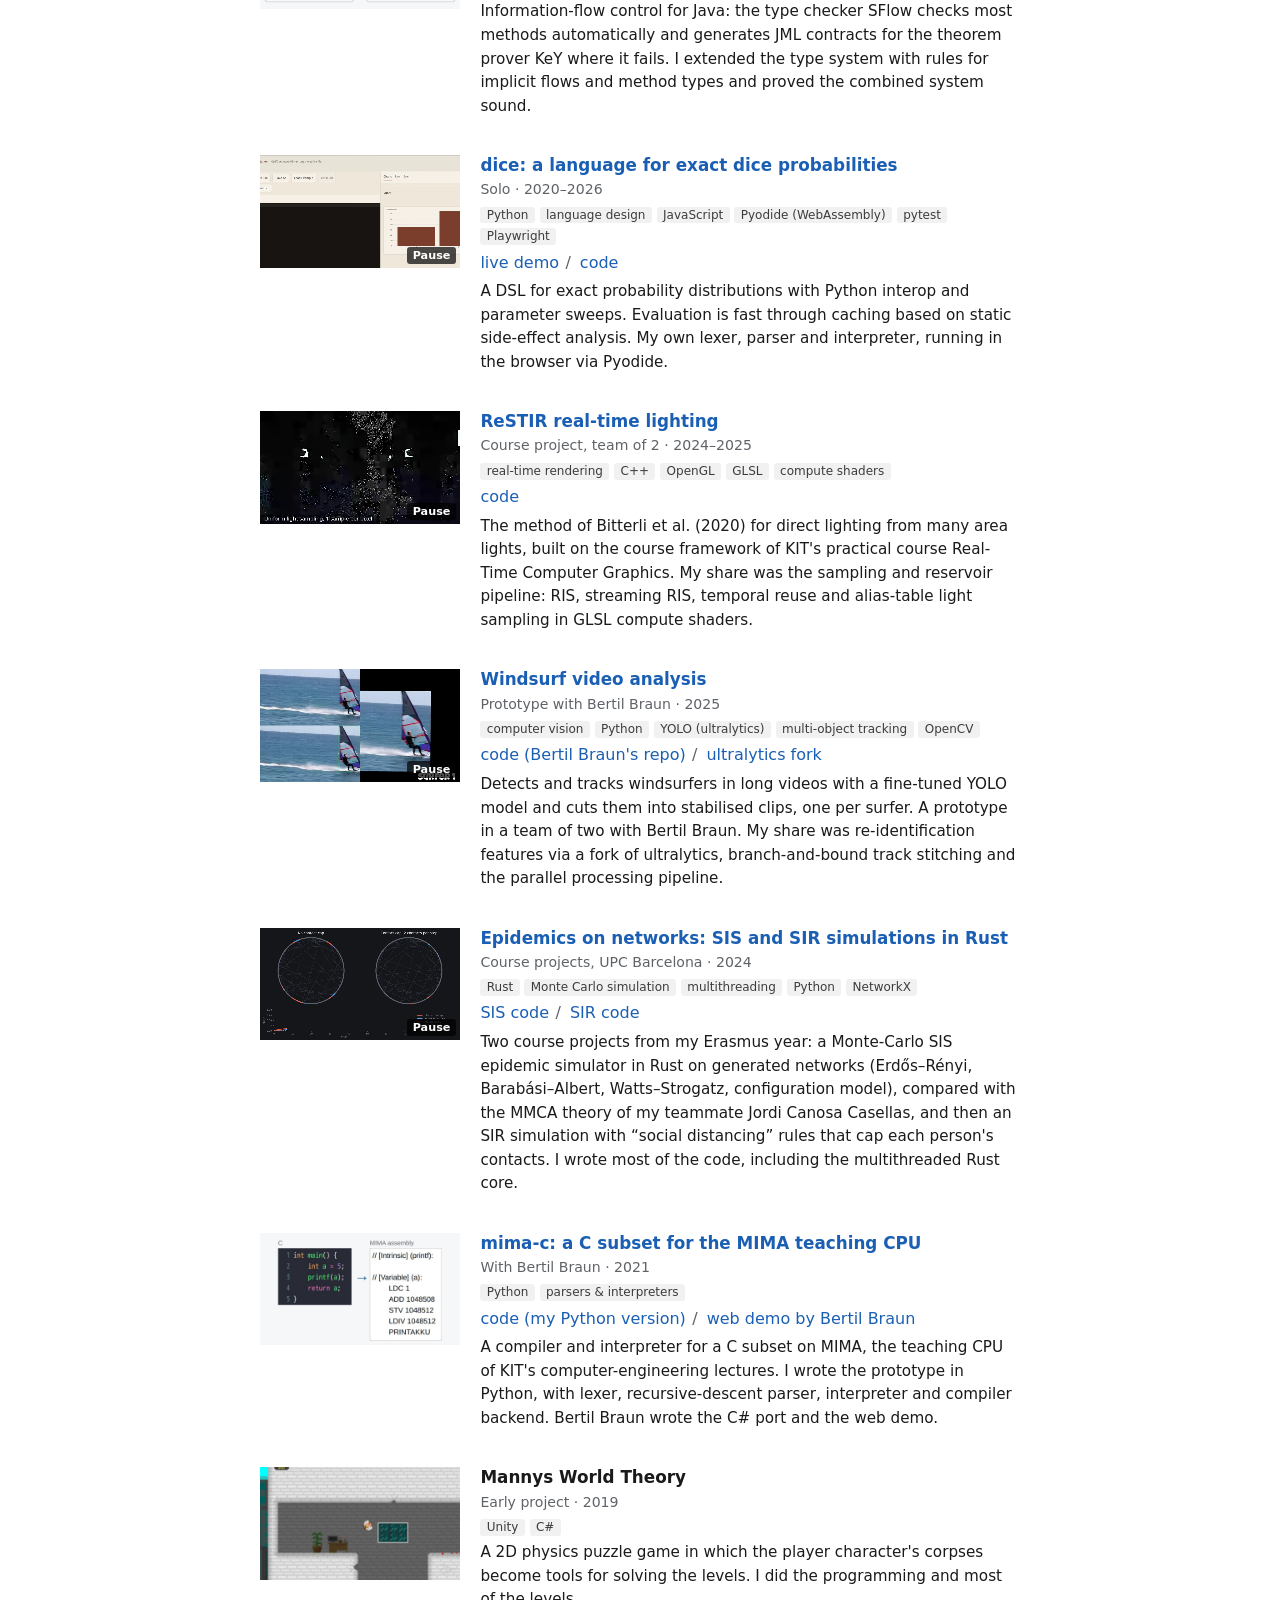
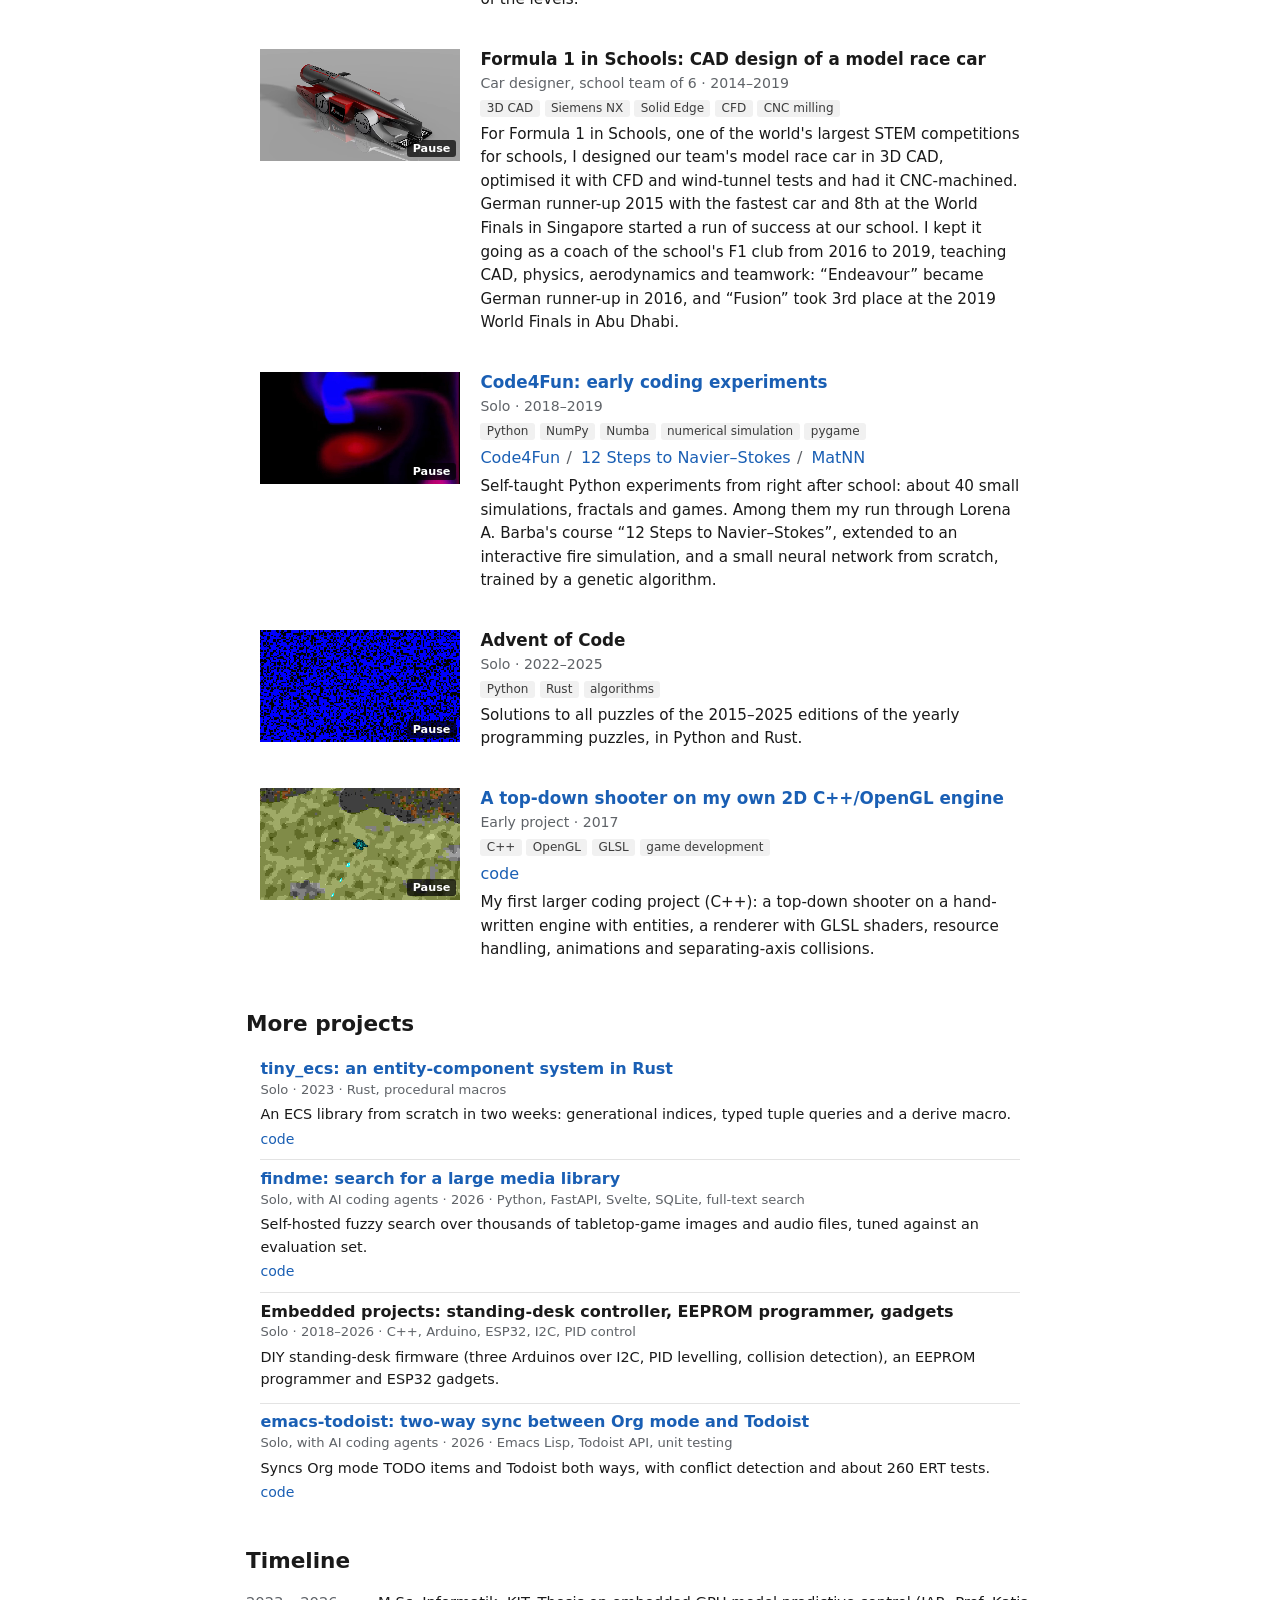
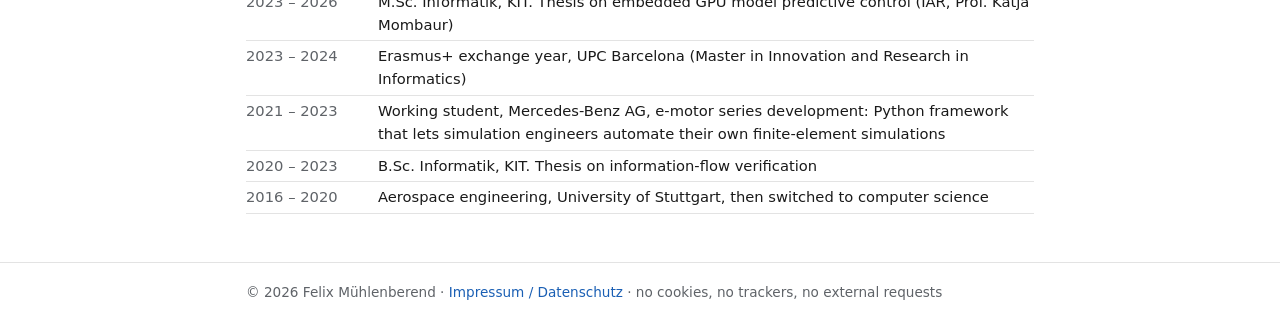
==== commit 7d3ab1c8: "Re-render: findme code link" ====
--- a/index.html
+++ b/index.html
@@ -258,9 +258,12 @@
       </div>
     </li>
     <li>
-      <h3>findme: search for a large media library</h3>
+      <h3><a href="https://github.com/felixmueh/findme-v2">findme: search for a large media library</a></h3>
       <div class="meta">Solo, with AI coding agents · 2026 · Python, FastAPI, Svelte, SQLite, full-text search</div>
       <p>Self-hosted fuzzy search over thousands of tabletop-game images and audio files, tuned against an evaluation set.</p>
+      <div class="links">
+        <a href="https://github.com/felixmueh/findme-v2">code</a>
+      </div>
     </li>
     <li>
       <h3>Embedded projects: standing-desk controller, EEPROM programmer, gadgets</h3>
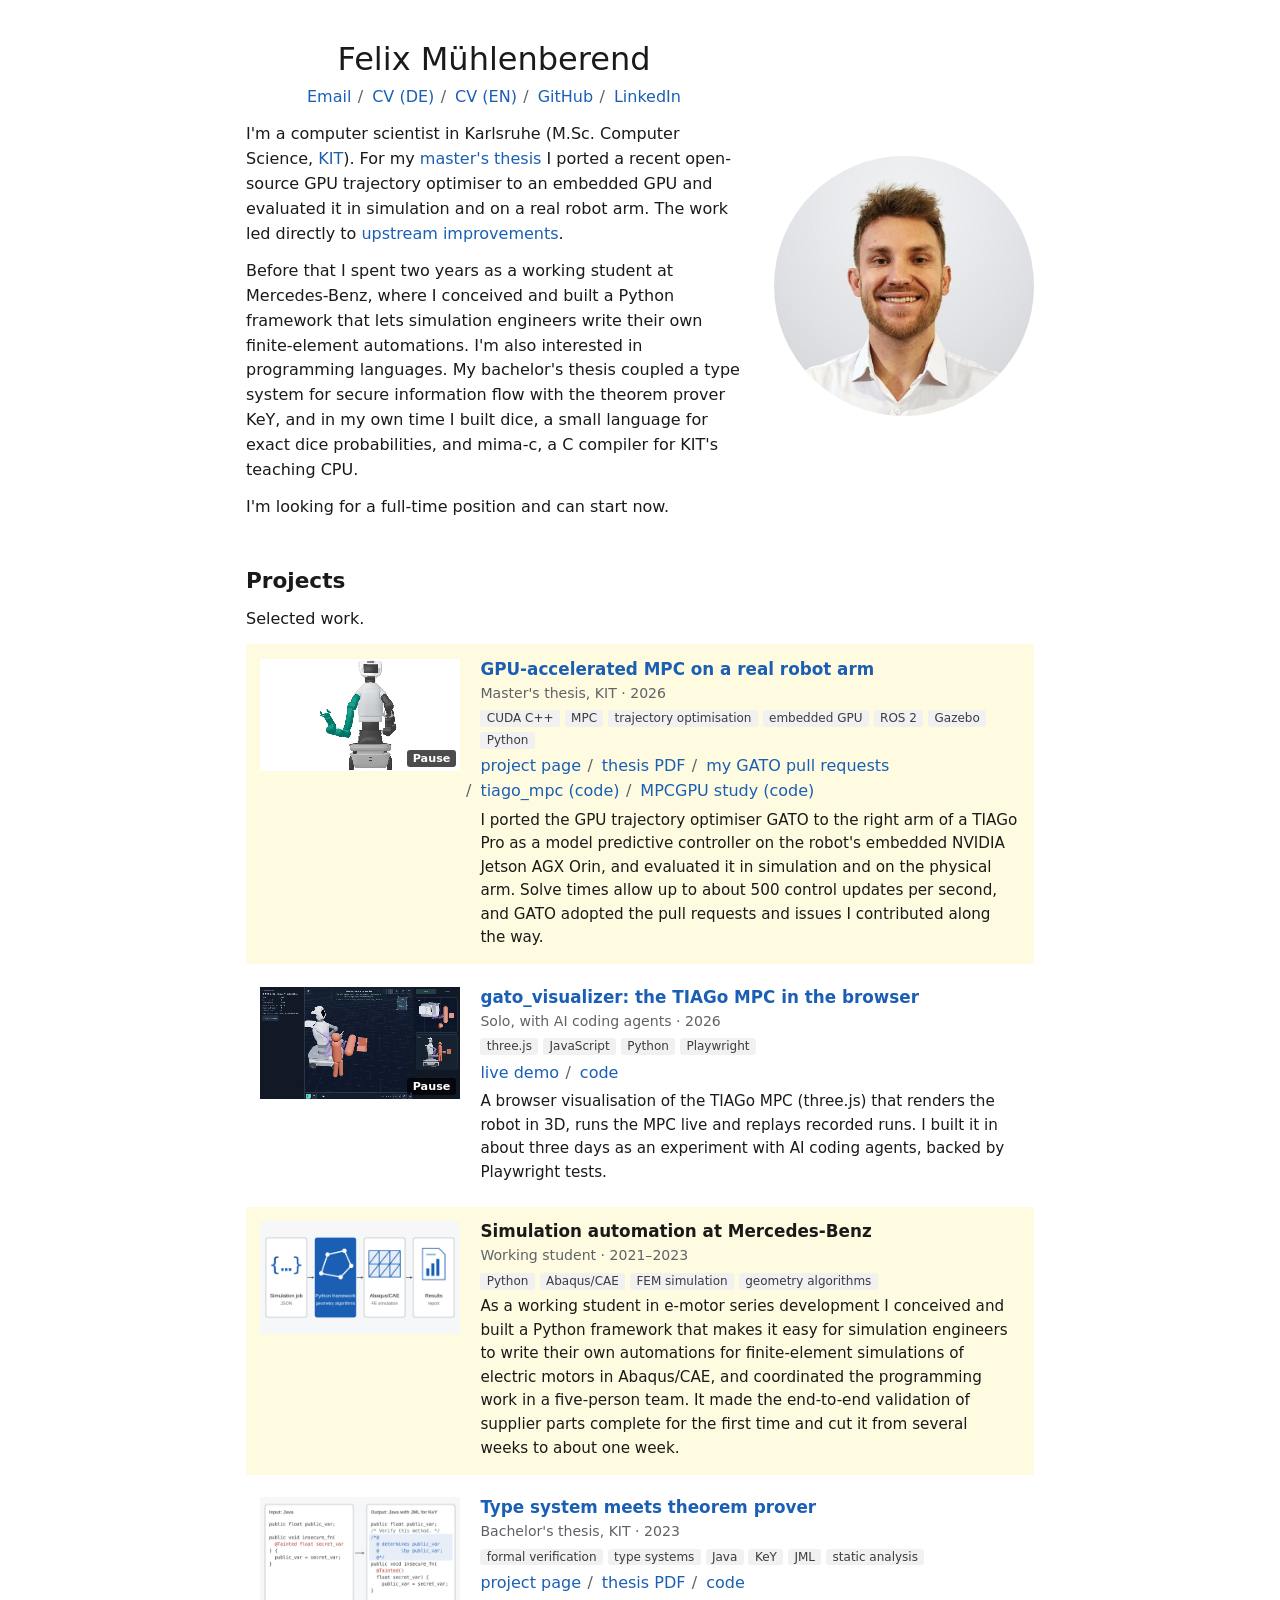
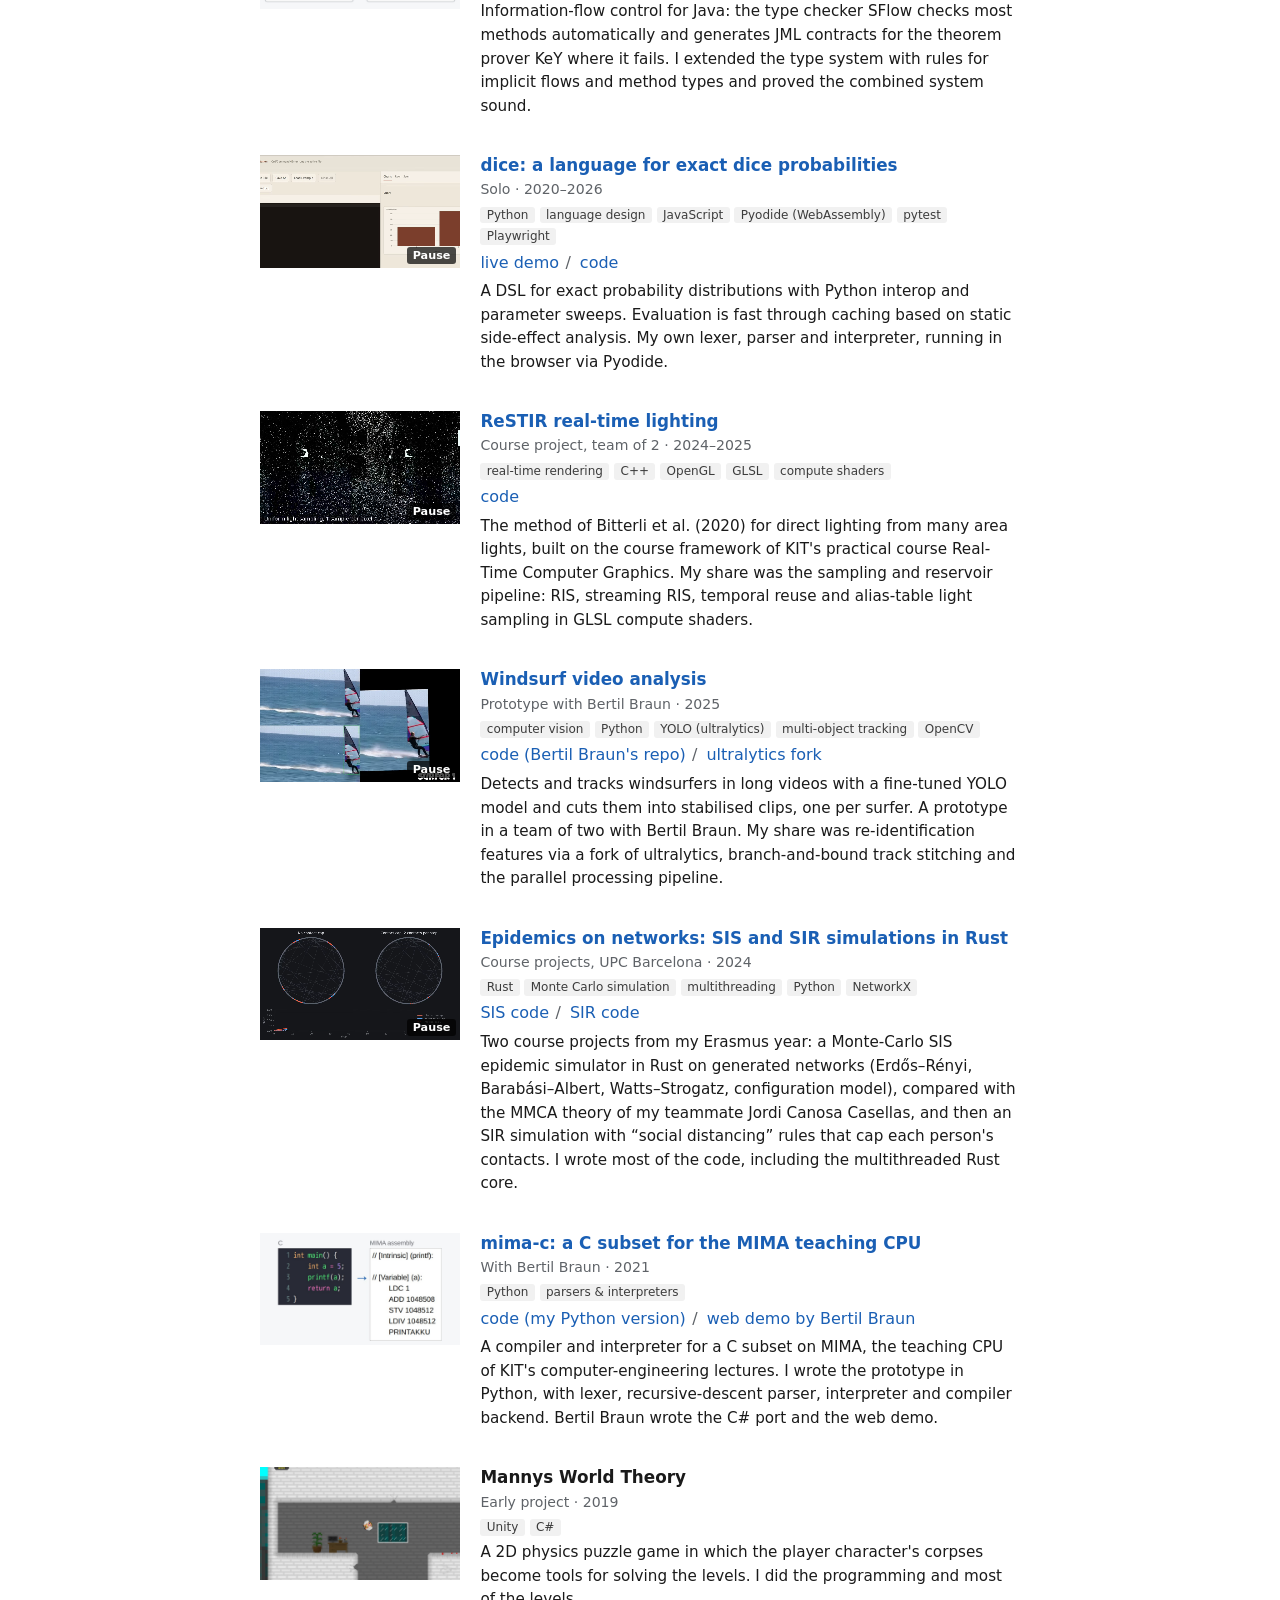
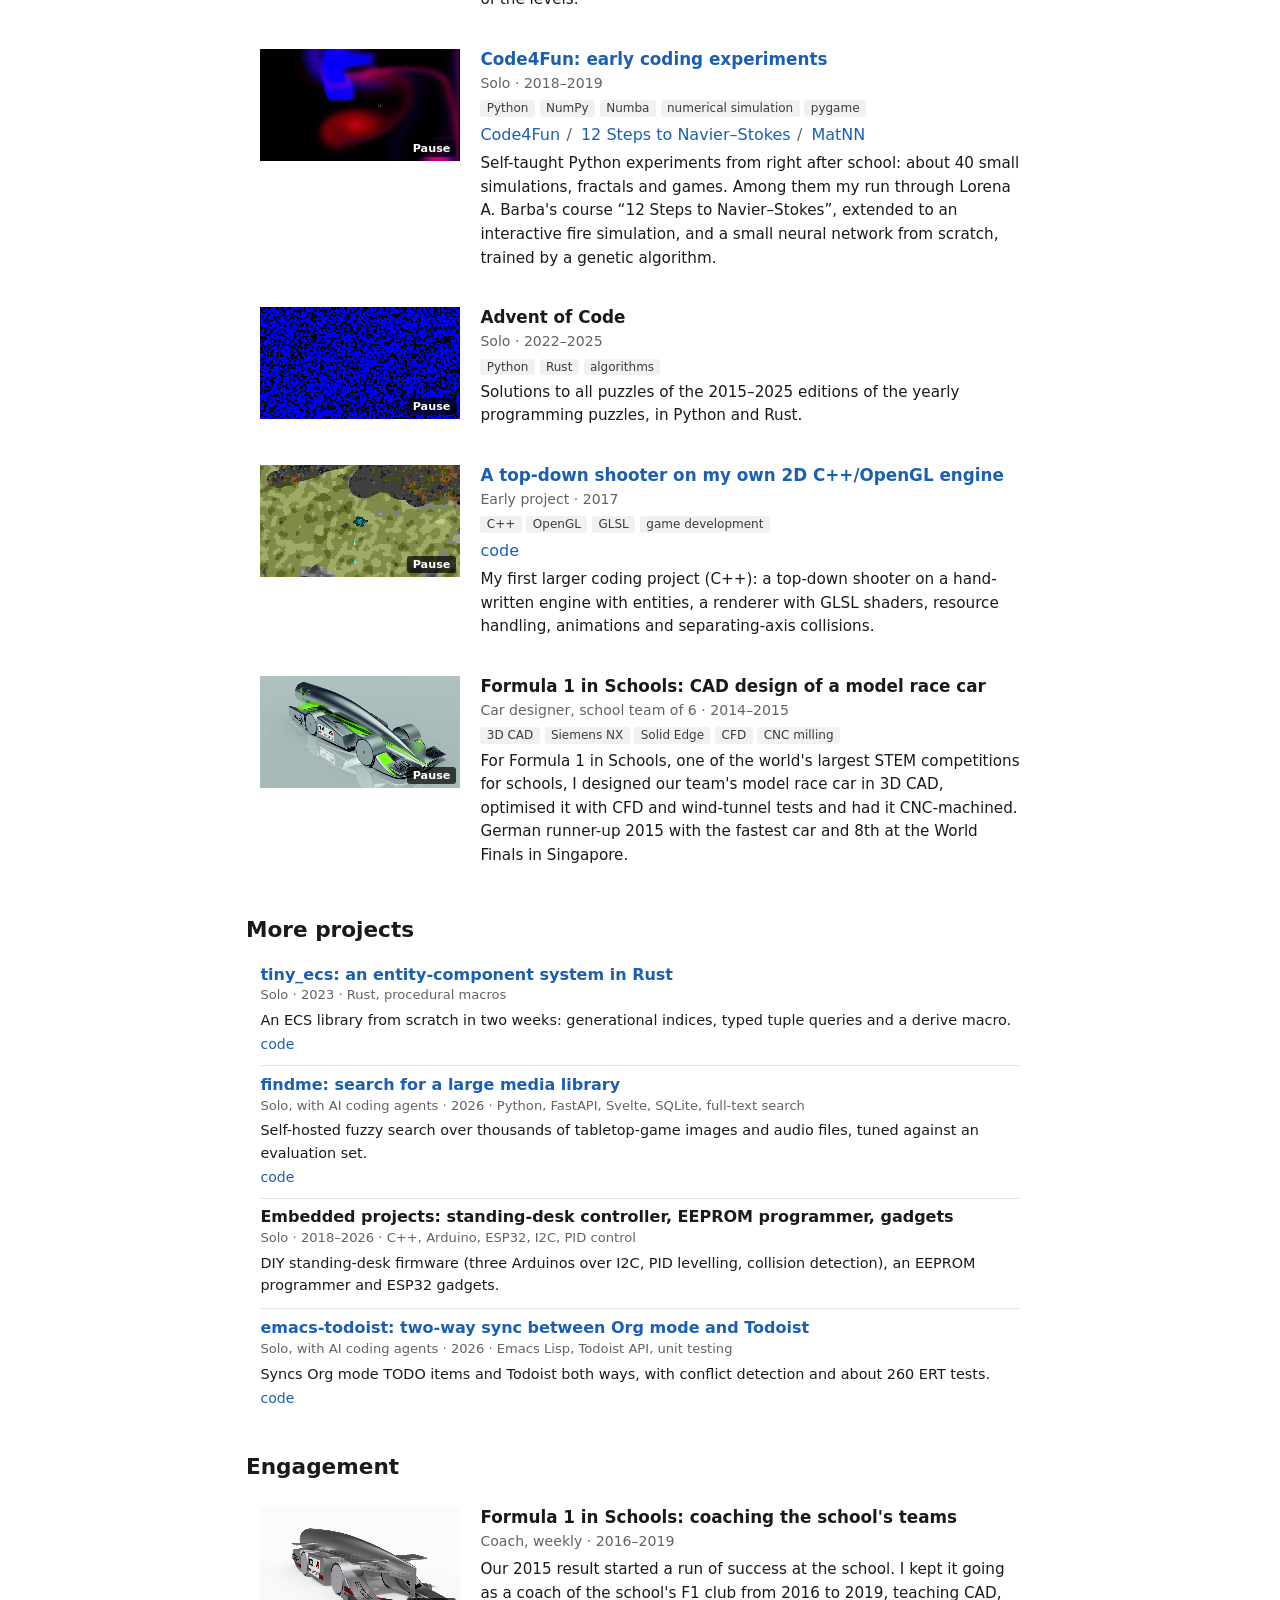
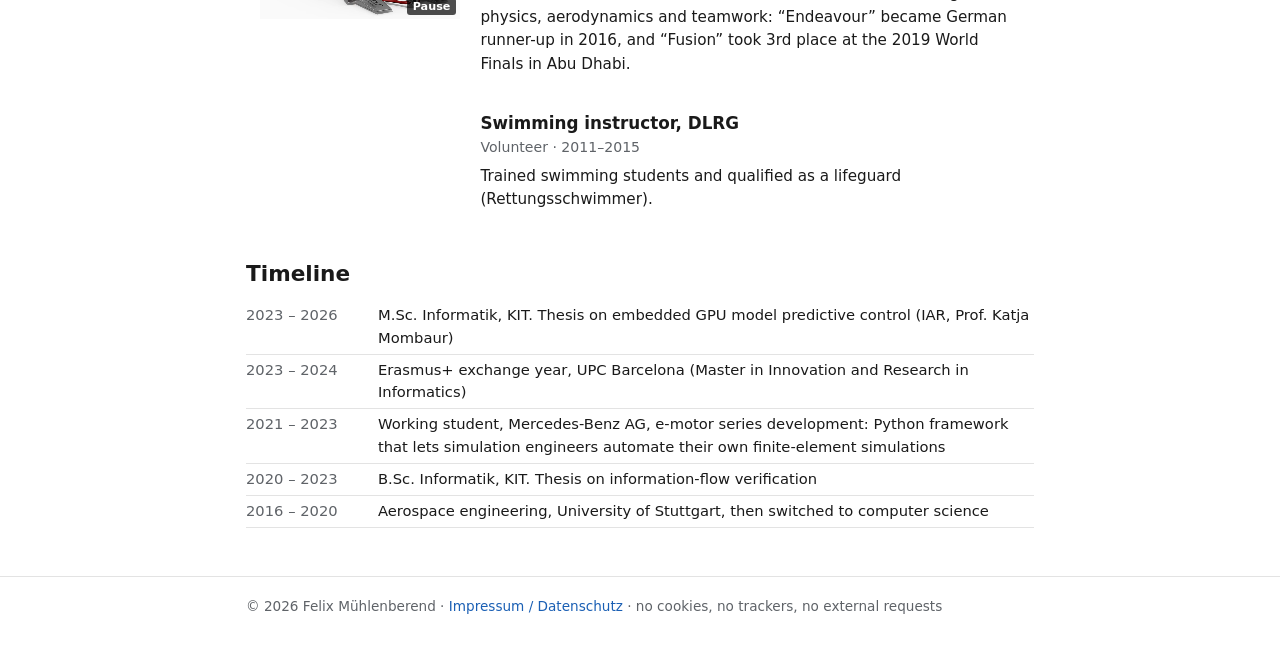
==== commit fc873868: "F1 split: project row at the bottom, Engagement section with F1 coaching and DLRG New generated Enga" ====
--- a/index.html
+++ b/index.html
@@ -2,7 +2,7 @@
 <!--
   Home page (layout "variant A", chosen 24.11.2026): compact header with photo, bio
   and links; project rows with looping clips as the main content; a compact
-  text-only "More projects" list below them; a short timeline at the bottom. Facts come from the Bewerbung repo (docs/profile.md, docs/cv-pool/,
+  text-only "More projects" list below them; "Engagement" rows after that; a short timeline at the bottom. Facts come from the Bewerbung repo (docs/profile.md, docs/cv-pool/,
   docs/projects.md, cv/data/cv.yaml). Placeholders: class "todo" plus a TODO(felix)
   comment; list them with tools/check_todos.sh.
 -->
@@ -194,15 +194,6 @@
       </div>
     </article>
     <article class="row">
-      <div class="clip"><video loop muted playsinline preload="metadata" poster="media/f1-in-schools/f1-in-schools.jpg" aria-label="Clip: Formula 1 in Schools: CAD design of a model race car"><source src="media/f1-in-schools/f1-in-schools.webm" type="video/webm"><source src="media/f1-in-schools/f1-in-schools.mp4" type="video/mp4"></video></div>
-      <div>
-        <h3>Formula 1 in Schools: CAD design of a model race car</h3>
-        <div class="meta">Car designer, school team of 6 · 2014–2019</div>
-        <ul class="tech" aria-label="Languages and tools"><li>3D CAD</li><li>Siemens NX</li><li>Solid Edge</li><li>CFD</li><li>CNC milling</li></ul>
-        <p>For Formula 1 in Schools, one of the world's largest STEM competitions for schools, I designed our team's model race car in 3D CAD, optimised it with CFD and wind-tunnel tests and had it CNC-machined. German runner-up 2015 with the fastest car and 8th at the World Finals in Singapore started a run of success at our school. I kept it going as a coach of the school's F1 club from 2016 to 2019, teaching CAD, physics, aerodynamics and teamwork: “Endeavour” became German runner-up in 2016, and “Fusion” took 3rd place at the 2019 World Finals in Abu Dhabi.</p>
-      </div>
-    </article>
-    <article class="row">
       <div class="clip"><video loop muted playsinline preload="metadata" poster="media/code4fun/code4fun.jpg" aria-label="Clip: Code4Fun: early coding experiments"><source src="media/code4fun/code4fun.webm" type="video/webm"><source src="media/code4fun/code4fun.mp4" type="video/mp4"></video></div>
       <div>
         <h3><a href="https://github.com/felixmueh/Code4Fun">Code4Fun: early coding experiments</a></h3>
@@ -235,6 +226,15 @@
           <a href="https://github.com/felixmueh/TopDown_Shooter_OpenGl-Engine">code</a>
         </div>
         <p>My first larger coding project (C++): a top-down shooter on a hand-written engine with entities, a renderer with GLSL shaders, resource handling, animations and separating-axis collisions.</p>
+      </div>
+    </article>
+    <article class="row">
+      <div class="clip"><video loop muted playsinline preload="metadata" poster="media/f1-in-schools/f1-in-schools.jpg" aria-label="Clip: Formula 1 in Schools: CAD design of a model race car"><source src="media/f1-in-schools/f1-in-schools.webm" type="video/webm"><source src="media/f1-in-schools/f1-in-schools.mp4" type="video/mp4"></video></div>
+      <div>
+        <h3>Formula 1 in Schools: CAD design of a model race car</h3>
+        <div class="meta">Car designer, school team of 6 · 2014–2015</div>
+        <ul class="tech" aria-label="Languages and tools"><li>3D CAD</li><li>Siemens NX</li><li>Solid Edge</li><li>CFD</li><li>CNC milling</li></ul>
+        <p>For Formula 1 in Schools, one of the world's largest STEM competitions for schools, I designed our team's model race car in 3D CAD, optimised it with CFD and wind-tunnel tests and had it CNC-machined. German runner-up 2015 with the fastest car and 8th at the World Finals in Singapore.</p>
       </div>
     </article>
     <!-- END generated: projects -->
@@ -282,6 +282,34 @@
   <!-- END generated: more-projects -->
 
   <!-- ==========================================================================
+       Engagement: coaching and volunteering (web.section: engagement in
+       cv.yaml; Felix, 25.11.2026), after both project lists. The rows of the
+       main list, with or without a clip; generated like the rows above.
+       ========================================================================== -->
+  <!-- BEGIN generated: engagement -->
+  <!-- Generated by tools/render.py from data/cv.yaml (the Bewerbung repo's cv/data/cv.yaml). Don't edit here: edit cv.yaml and run the script. -->
+  <h2 id="engagement">Engagement</h2>
+  <div class="rows">
+    <article class="row">
+      <div class="clip"><video loop muted playsinline preload="metadata" poster="media/f1-coaching/f1-coaching.jpg" aria-label="Clip: Formula 1 in Schools: coaching the school&#39;s teams"><source src="media/f1-coaching/f1-coaching.webm" type="video/webm"><source src="media/f1-coaching/f1-coaching.mp4" type="video/mp4"></video></div>
+      <div>
+        <h3>Formula 1 in Schools: coaching the school's teams</h3>
+        <div class="meta">Coach, weekly · 2016–2019</div>
+        <p>Our 2015 result started a run of success at the school. I kept it going as a coach of the school's F1 club from 2016 to 2019, teaching CAD, physics, aerodynamics and teamwork: “Endeavour” became German runner-up in 2016, and “Fusion” took 3rd place at the 2019 World Finals in Abu Dhabi.</p>
+      </div>
+    </article>
+    <article class="row">
+      <div></div>
+      <div>
+        <h3>Swimming instructor, DLRG</h3>
+        <div class="meta">Volunteer · 2011–2015</div>
+        <p>Trained swimming students and qualified as a lifeguard (Rettungsschwimmer).</p>
+      </div>
+    </article>
+  </div>
+  <!-- END generated: engagement -->
+
+  <!-- ==========================================================================
        Short timeline
        ========================================================================== -->
   <h2>Timeline</h2>
--- a/style.css
+++ b/style.css
@@ -212,6 +212,9 @@
   h2#projects { margin-top: 1.2rem; }
 
   .row { grid-template-columns: 1fr; gap: 0.6rem; padding: 0.6rem 0; }
+  /* A text-only row (Engagement: DLRG) keeps an empty picture slot so its
+     text lines up on a wide screen; stacked, the slot would only add a gap. */
+  .row > div:empty { display: none; }
   .row.key { padding: 0.6rem; }
   .more-projects { padding: 0; }
   .mini-timeline li { grid-template-columns: 1fr; gap: 0; }
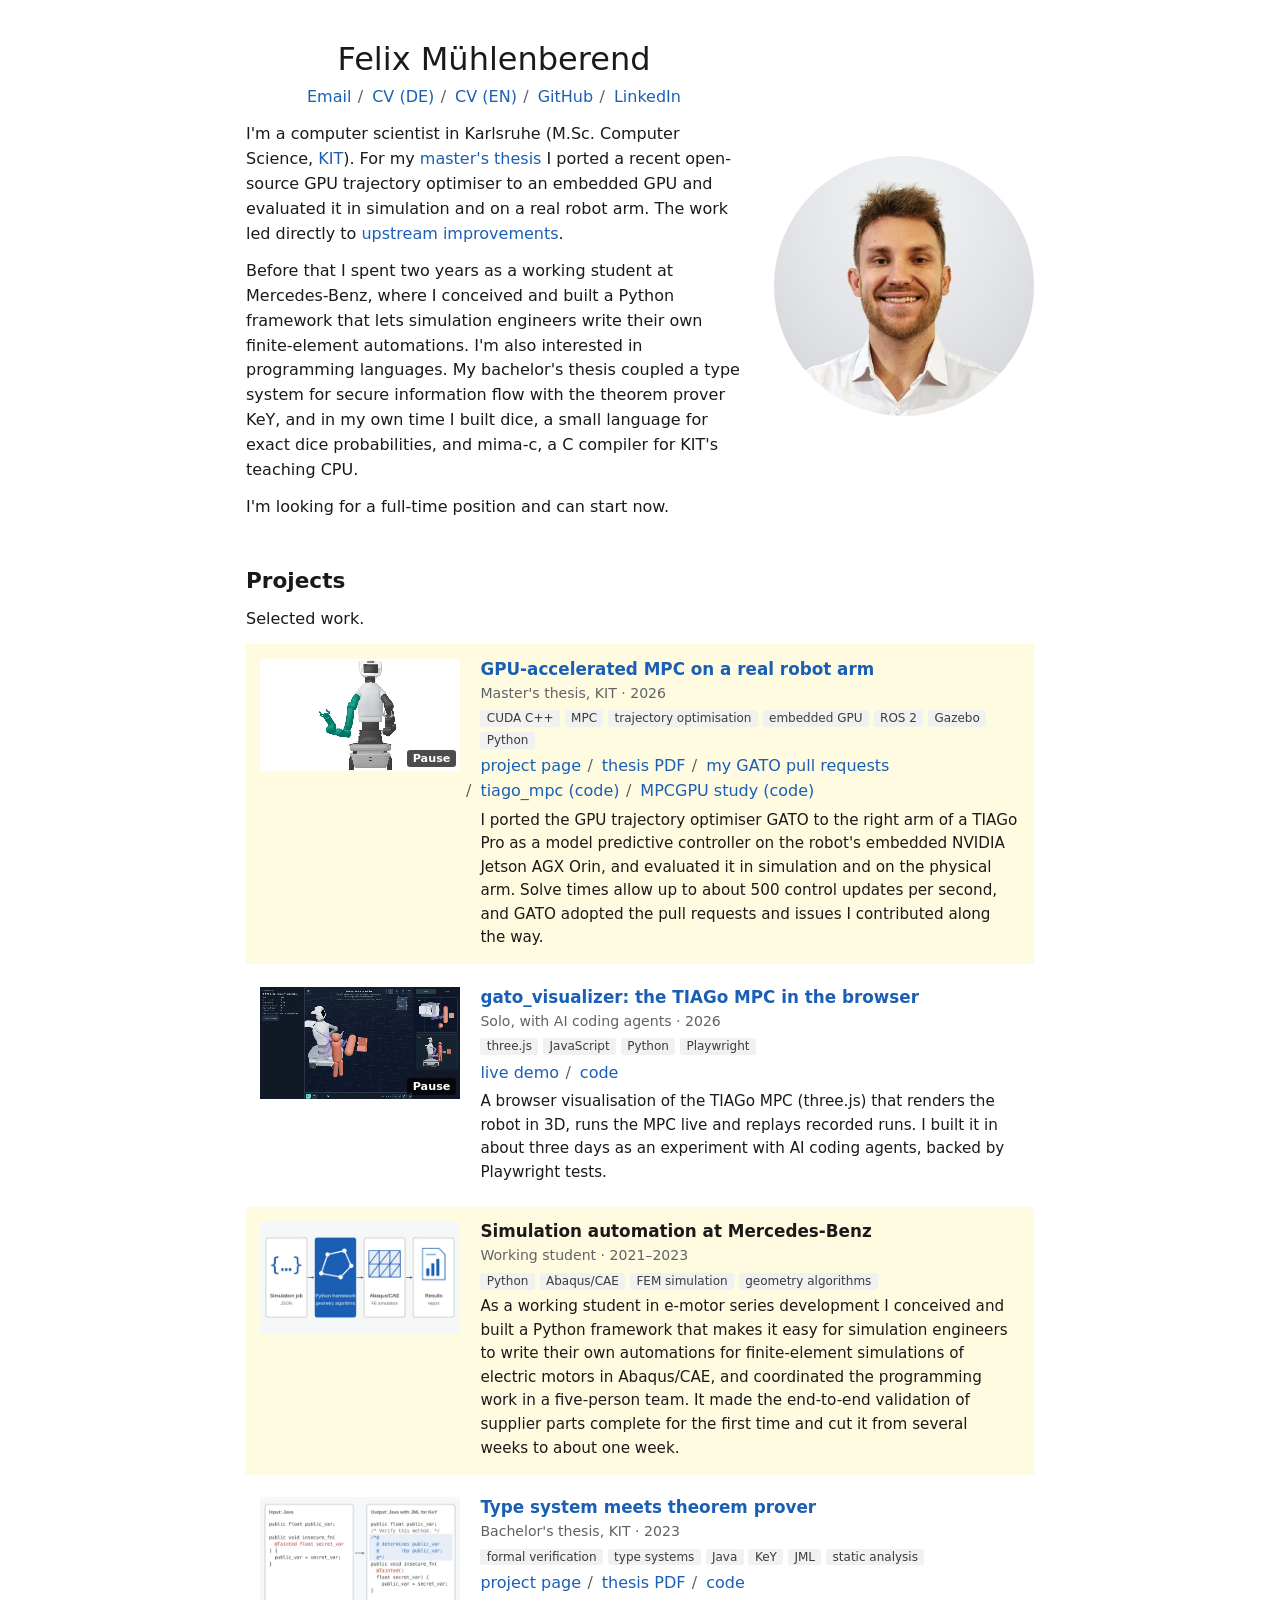
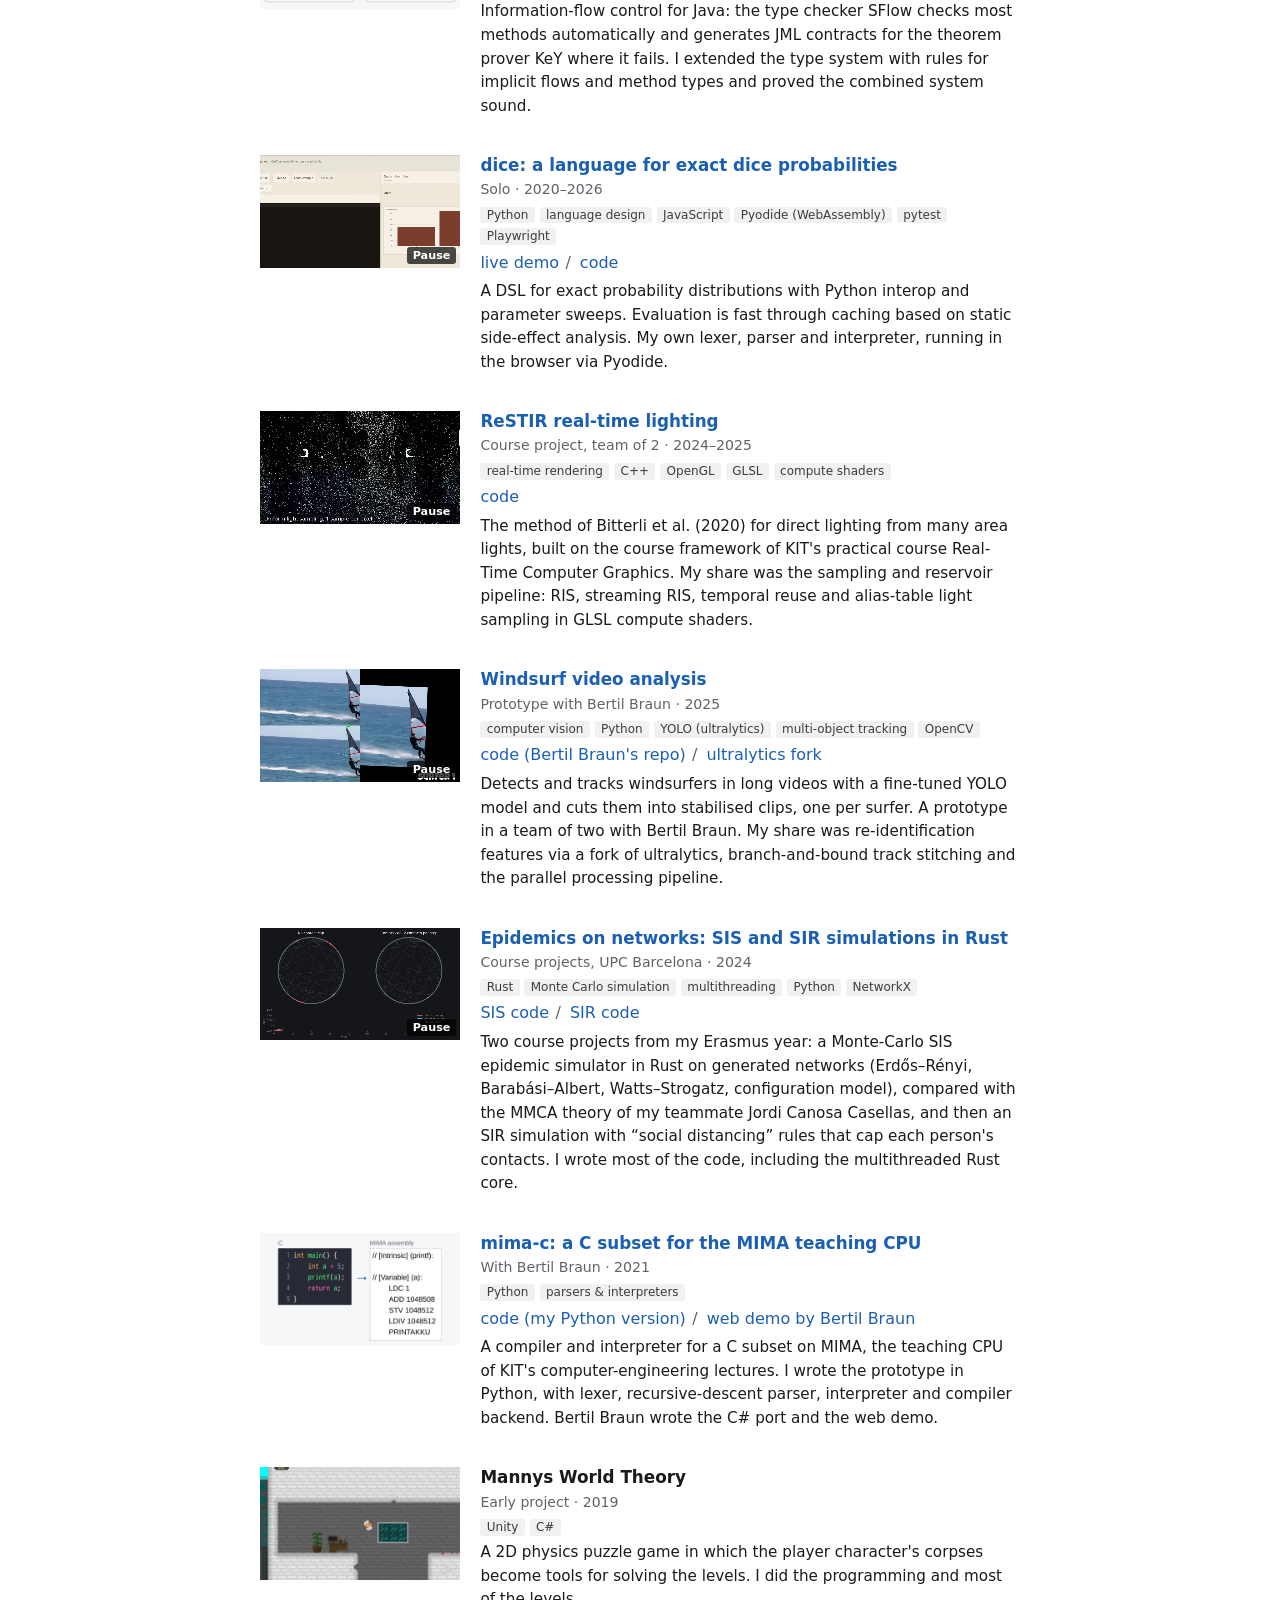
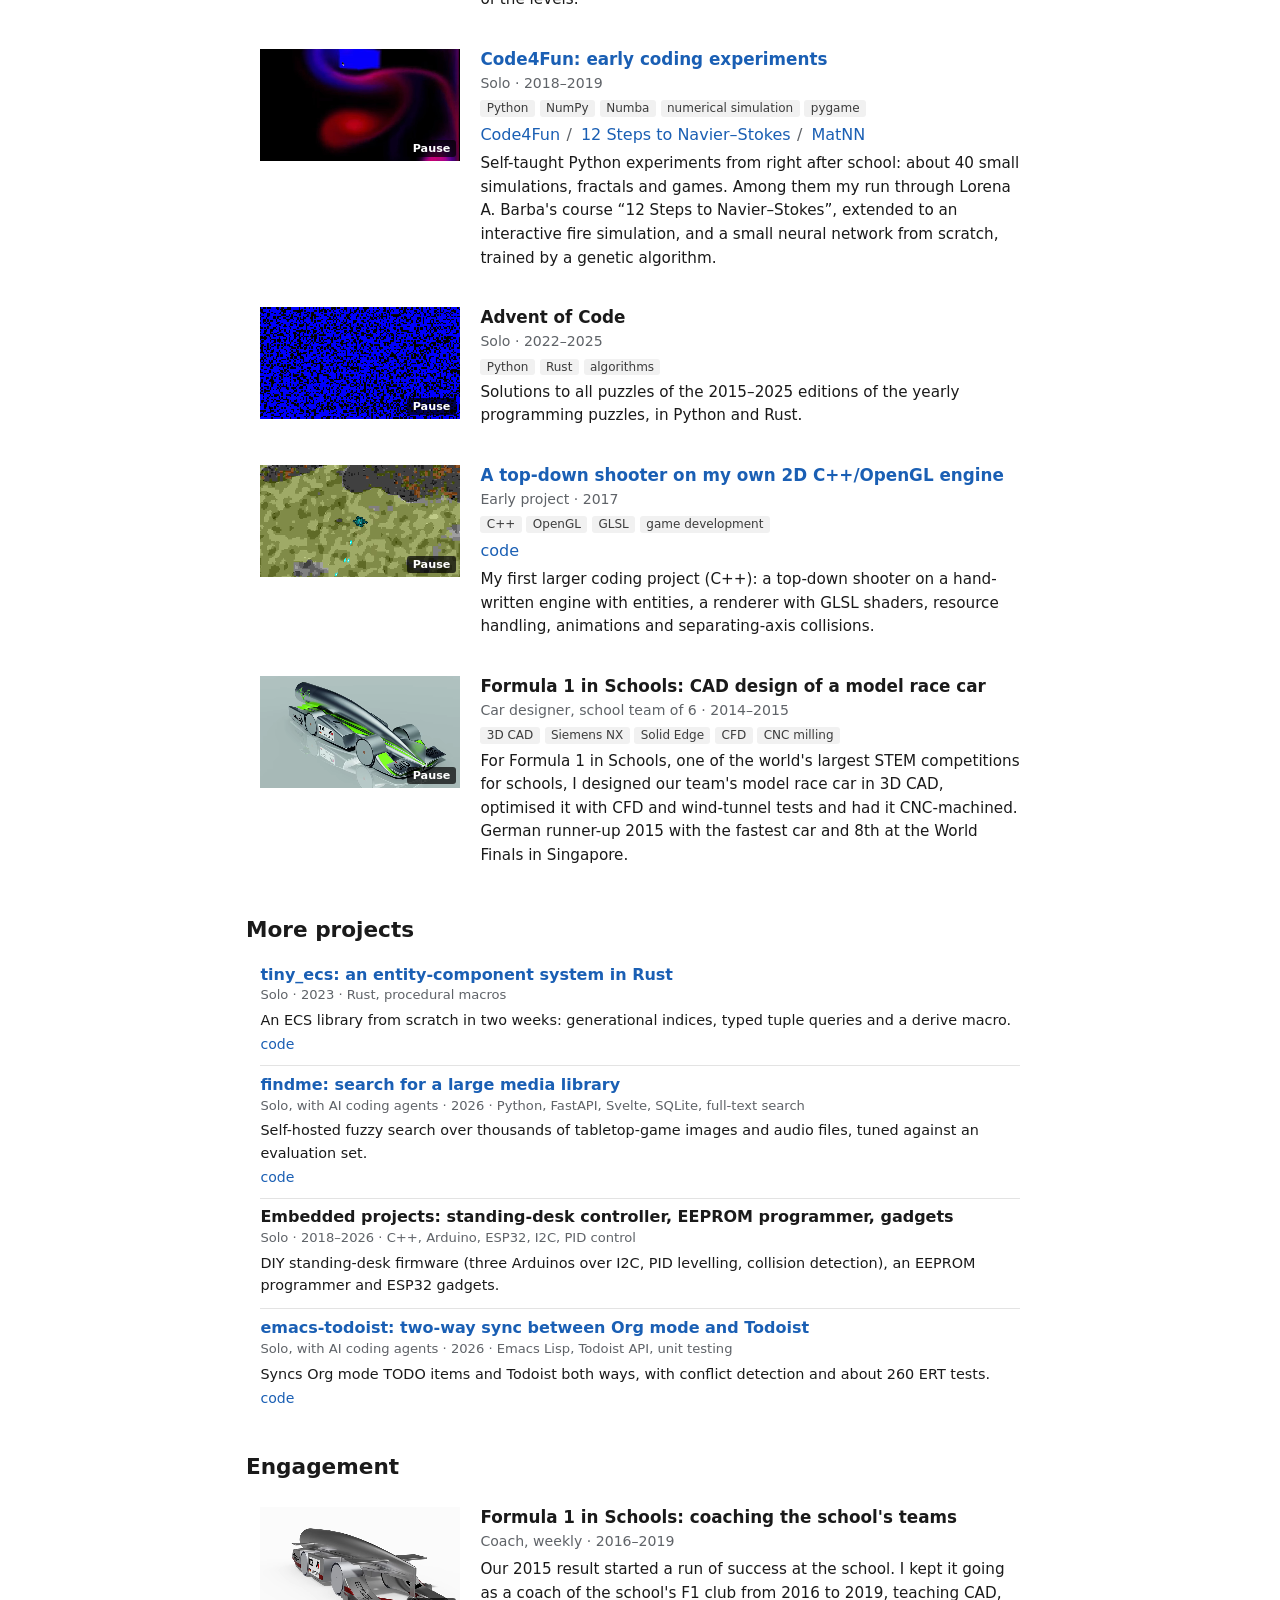
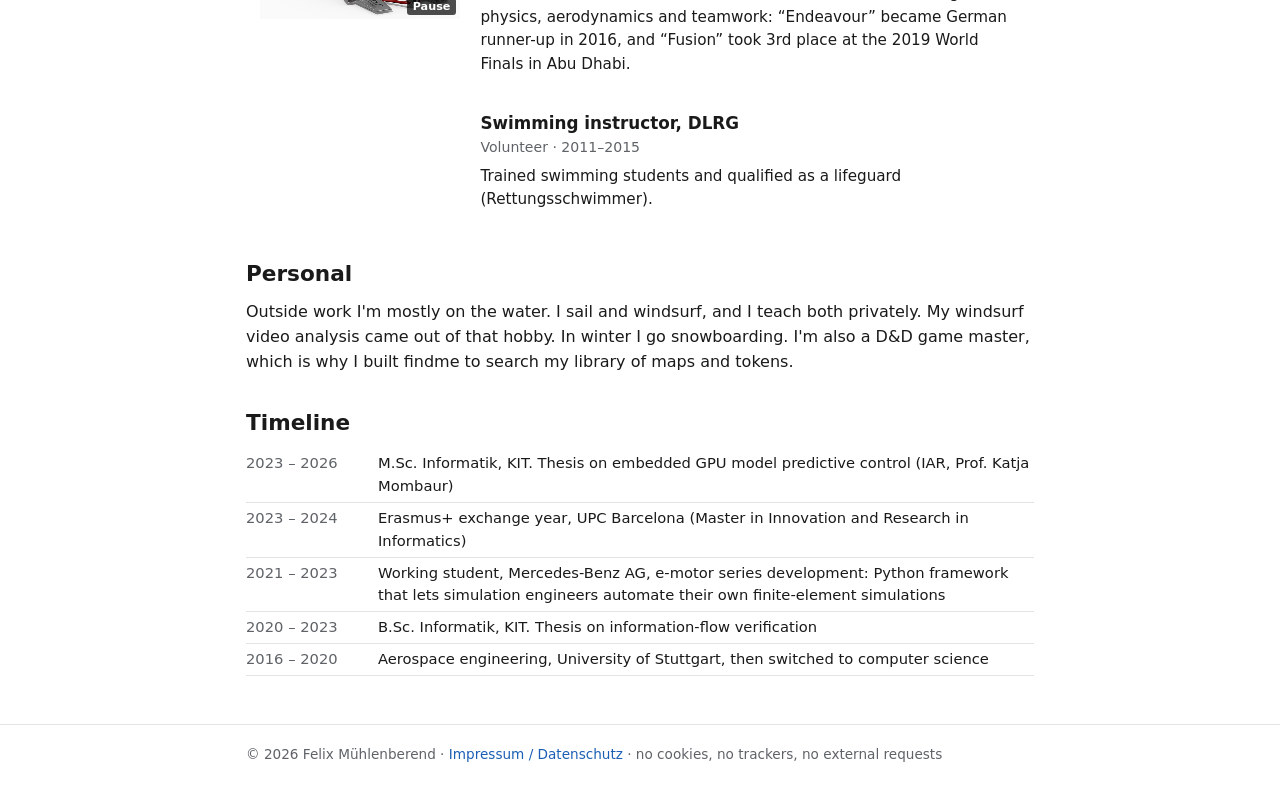
==== commit c6448670: "Home: Personal section" ====
--- a/index.html
+++ b/index.html
@@ -310,6 +310,13 @@
   <!-- END generated: engagement -->
 
   <!-- ==========================================================================
+       Personal: hand-written, a few sentences in Felix's voice (25.11.2026).
+       No climbing (Felix). A windsurf photo may follow.
+       ========================================================================== -->
+  <h2 id="personal">Personal</h2>
+  <p>Outside work I'm mostly on the water. I sail and windsurf, and I teach both privately. My windsurf video analysis came out of that hobby. In winter I go snowboarding. I'm also a D&amp;D game master, which is why I built findme to search my library of maps and tokens.</p>
+
+  <!-- ==========================================================================
        Short timeline
        ========================================================================== -->
   <h2>Timeline</h2>
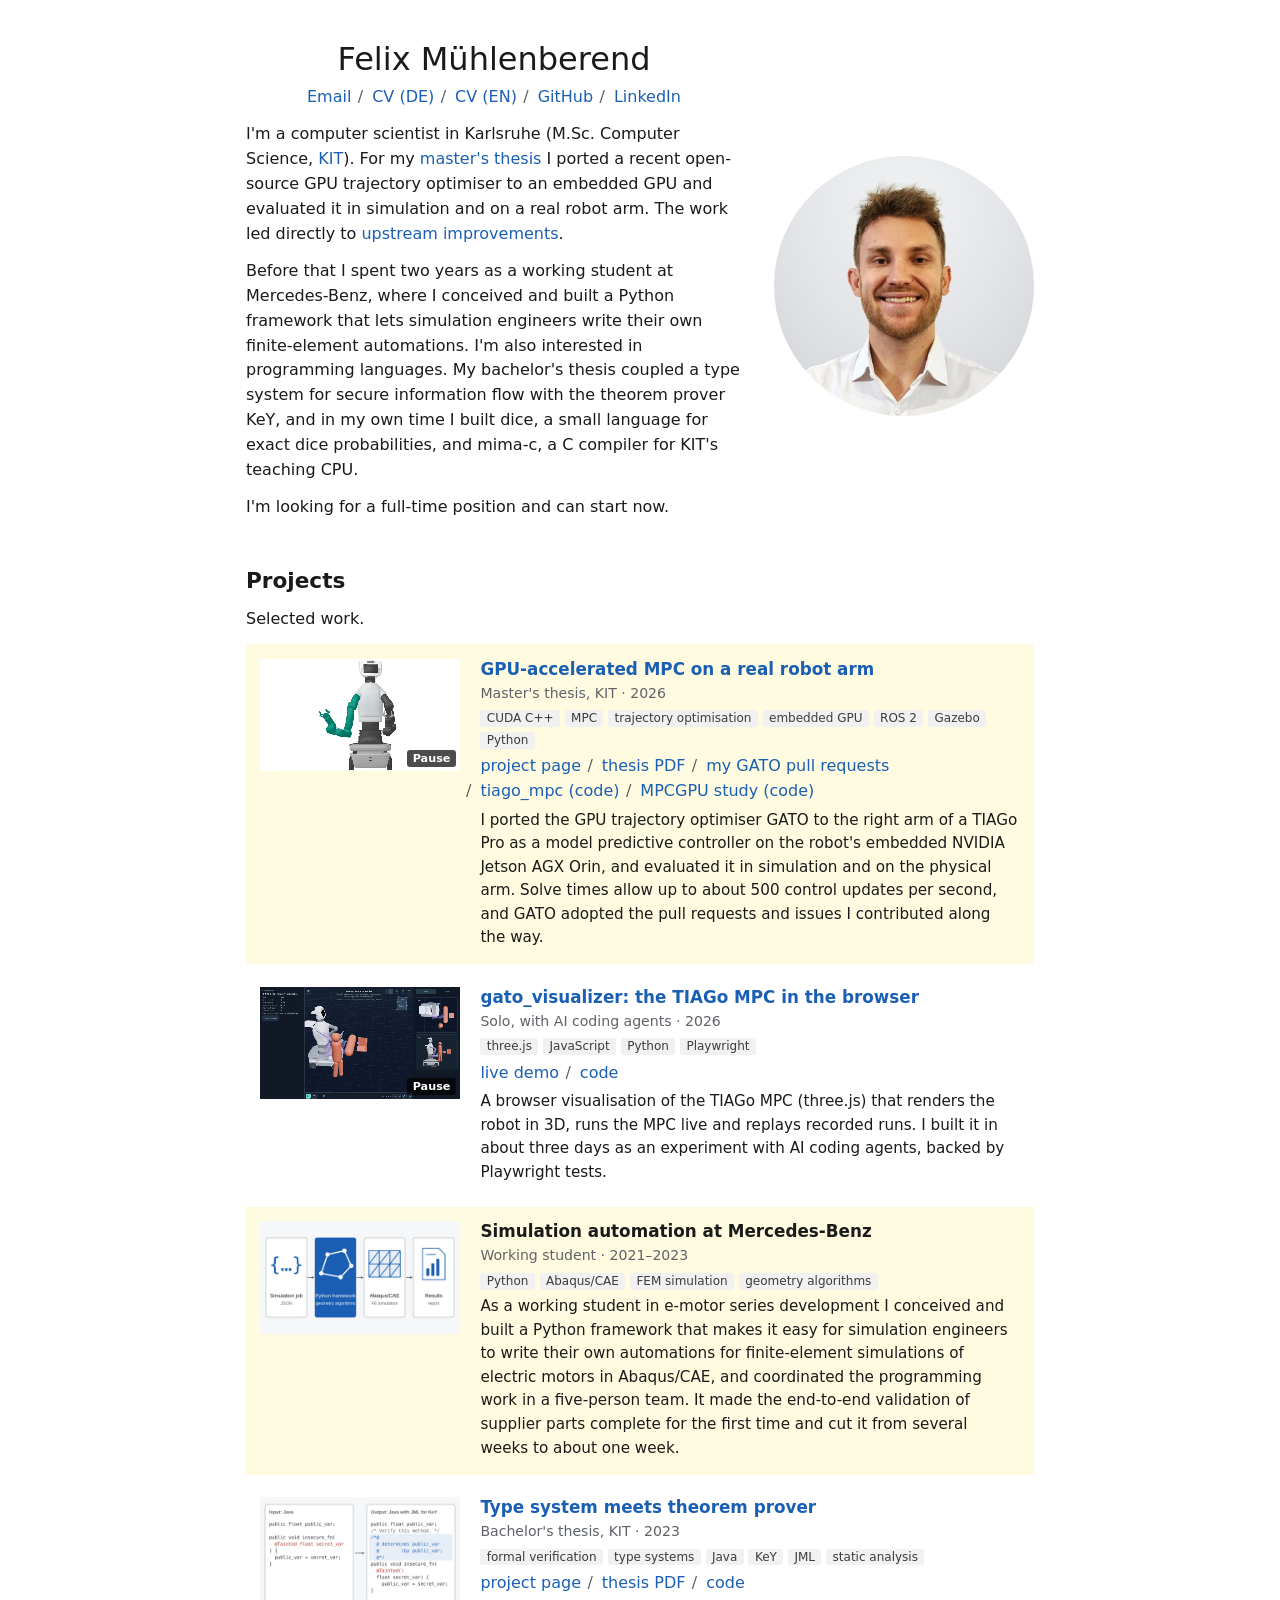
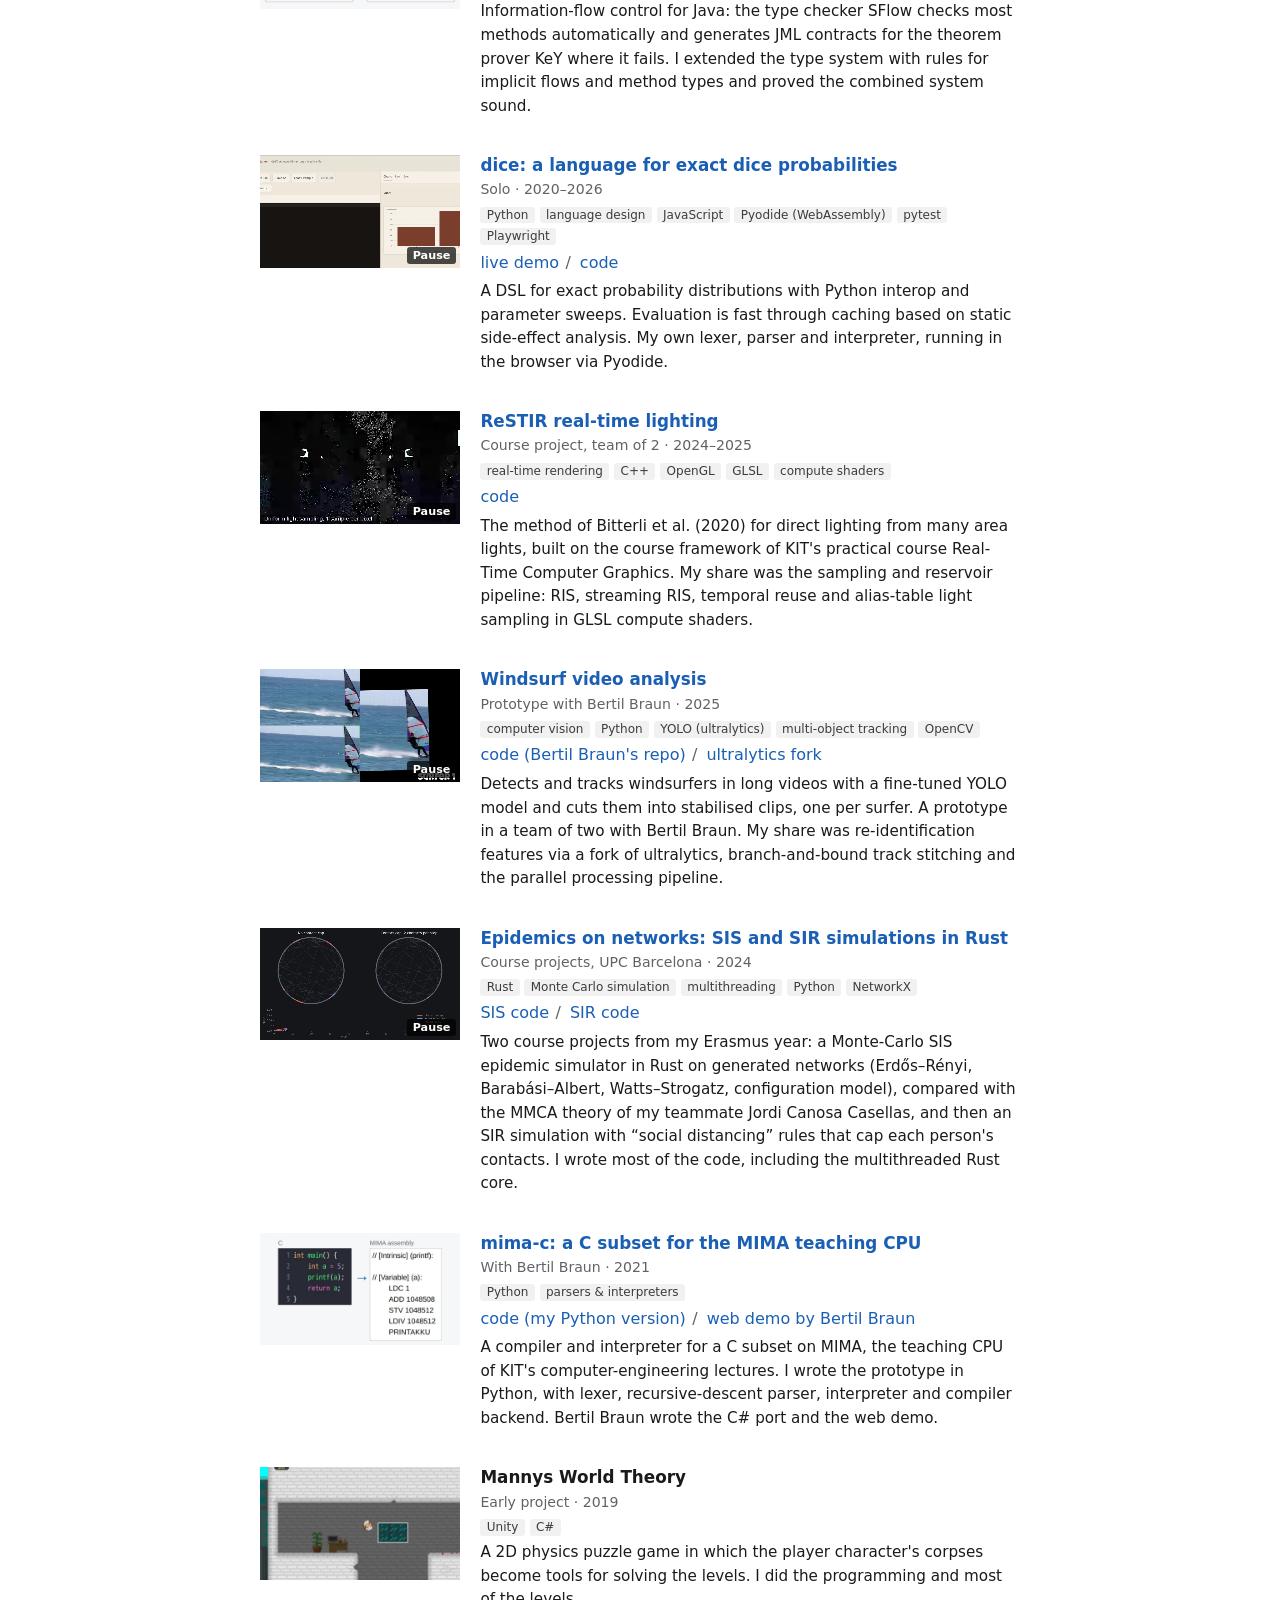
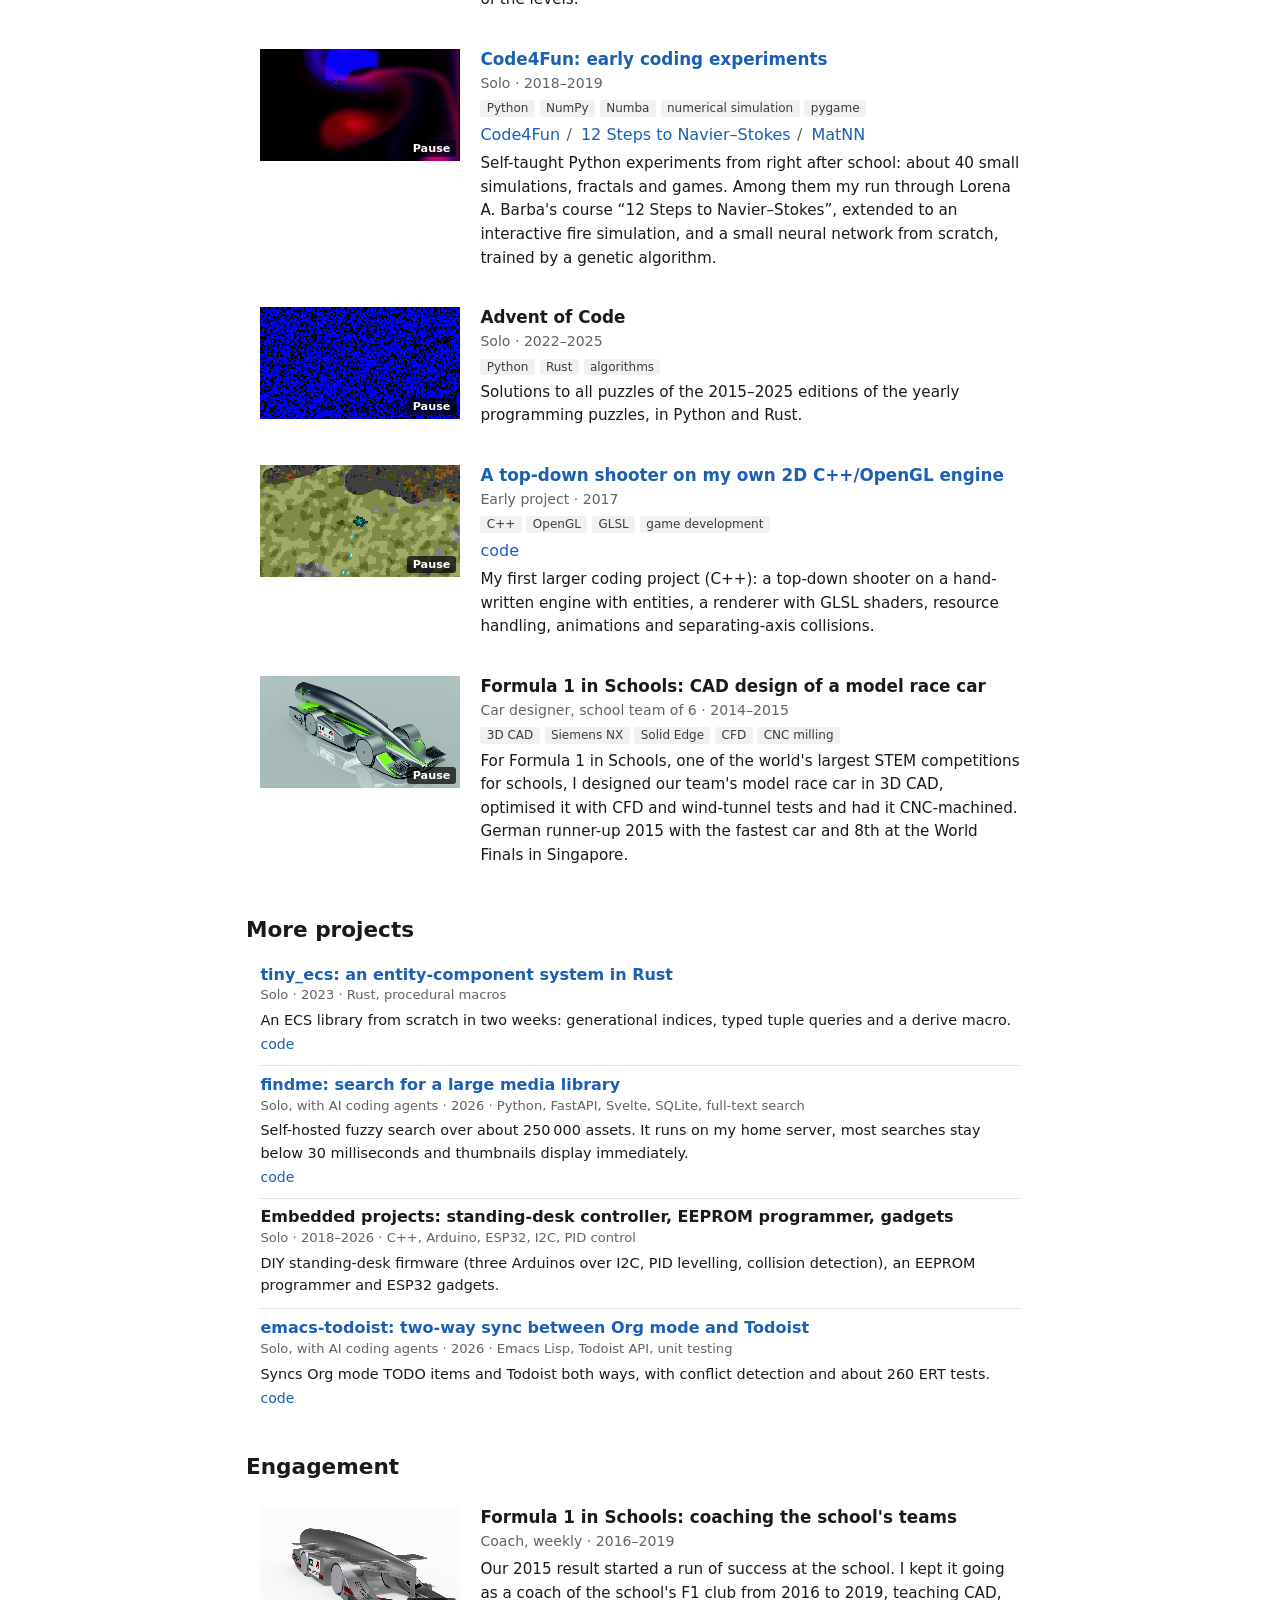
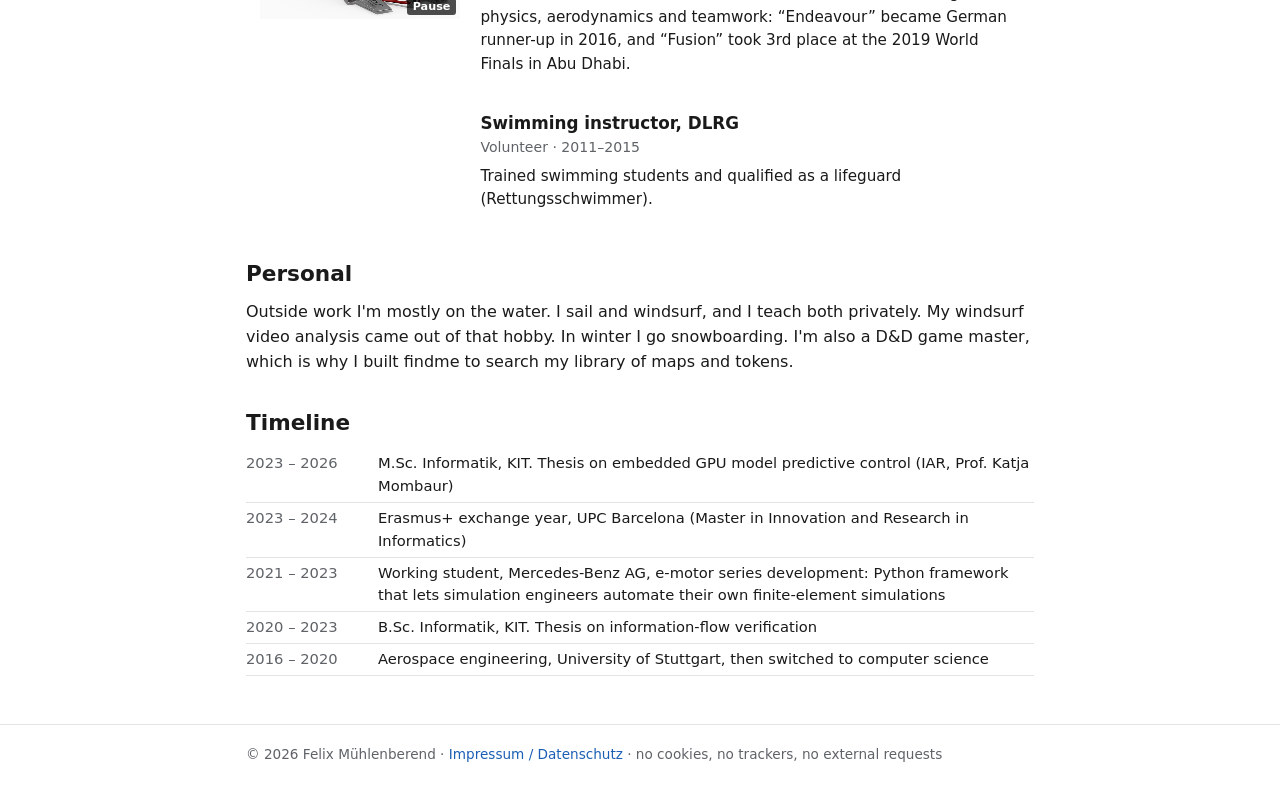
==== commit 8119145c: "findme: 250 000 assets, below 30 ms, instant thumbnails" ====
--- a/index.html
+++ b/index.html
@@ -260,7 +260,7 @@
     <li>
       <h3><a href="https://github.com/felixmueh/findme-v2">findme: search for a large media library</a></h3>
       <div class="meta">Solo, with AI coding agents · 2026 · Python, FastAPI, Svelte, SQLite, full-text search</div>
-      <p>Self-hosted fuzzy search over thousands of tabletop-game images and audio files, tuned against an evaluation set.</p>
+      <p>Self-hosted fuzzy search over about 250 000 assets. It runs on my home server, most searches stay below 30 milliseconds and thumbnails display immediately.</p>
       <div class="links">
         <a href="https://github.com/felixmueh/findme-v2">code</a>
       </div>
--- a/style.css
+++ b/style.css
@@ -189,6 +189,56 @@
    phone scrolls inside the block, never the page. */
 .article pre { background: #f6f6f6; border-radius: 3px; padding: 0.6rem 0.8rem; margin: 0 0 0.8rem; overflow-x: auto; font-size: 0.85rem; line-height: 1.45; }
 .article pre code { font-size: inherit; }
+.article h3 { margin-top: 1.3rem; }
+
+/* ------------------------------------------------------------------------------
+   Architecture diagram (the master's thesis page): an inline SVG, so its text
+   uses the page font and stays selectable. The box carries its own light
+   background and colours, so it reads the same whatever is around it. Below
+   ~690 px the drawing would shrink its text under 11 px, so it keeps a minimum
+   width and scrolls inside its box instead, never the page.
+   ------------------------------------------------------------------------------ */
+/* The fill shows who built what (Felix, 26.11.2026: in the thesis figure's
+   letter-badge style his own processes read as not built by him). What he
+   built is a soft blue tint with a blue outline; a built part inside a built
+   process box is white with the same outline, so the nesting reads without
+   stacking blues. Parts he modified are white with a dashed blue outline,
+   parts used unchanged grey. Generated outputs, the bands and the CUDA/GPU
+   area are neutral. The process boxes carry the heaviest outline, so the eye
+   lands on them first. Light only, like the rest of the site: a dark mode
+   would redefine these tokens. */
+.diagram {
+  --dg-text: #1a1a1a;
+  --dg-muted: #5f6368;
+  --dg-line: #4a4f55;           /* arrows */
+  --dg-built: #dfeaf8;          /* fill of what Felix built */
+  --dg-built-line: #1a5fb4;     /* = --link; outline of built and modified parts */
+  --dg-used: #ececec;
+  --dg-used-line: #9a9a9a;
+  --dg-out-line: #b5b5b5;
+  --dg-band: #f5f5f5;
+  --dg-band-line: #d0d0d0;
+  --dg-run: #f2f6fb;
+  --dg-run-line: #c9d6e6;
+  --dg-area: #f3f5f8;           /* the CUDA/GPU area inside the planning process */
+  margin: 1rem 0 0.4rem; overflow-x: auto; border: 1px solid var(--rule); border-radius: 4px; background: #fff;
+}
+.diagram svg { display: block; width: 100%; min-width: 660px; height: auto; color: var(--dg-text); }
+.diagram text { font-family: var(--font); font-size: 13px; fill: currentColor; }
+.diagram .small { font-size: 11.5px; fill: var(--dg-muted); }
+.diagram .head { font-size: 11.5px; font-weight: 600; letter-spacing: 0.06em; fill: var(--dg-muted); }
+.diagram .title { font-weight: 600; }
+.diagram .band { fill: var(--dg-band); stroke: var(--dg-band-line); }
+.diagram .band-run { fill: var(--dg-run); stroke: var(--dg-run-line); }
+.diagram .gpu { fill: var(--dg-area); stroke: none; }
+.diagram .built { fill: var(--dg-built); stroke: var(--dg-built-line); stroke-width: 1.3; }
+.diagram .built-process { stroke-width: 1.6; }
+.diagram .built-part { fill: #fff; stroke: var(--dg-built-line); stroke-width: 1.3; }
+.diagram .mod { fill: #fff; stroke: var(--dg-built-line); stroke-width: 1.3; stroke-dasharray: 5 3; }
+.diagram .used { fill: var(--dg-used); stroke: var(--dg-used-line); }
+.diagram .out { fill: #fff; stroke: var(--dg-out-line); }
+.diagram .flow { fill: none; stroke: var(--dg-line); stroke-width: 1.3; }
+.diagram .arrowhead { fill: var(--dg-line); }
 
 /* ------------------------------------------------------------------------------
    Phone width. The home header shrinks to a 96 px photo beside the name and
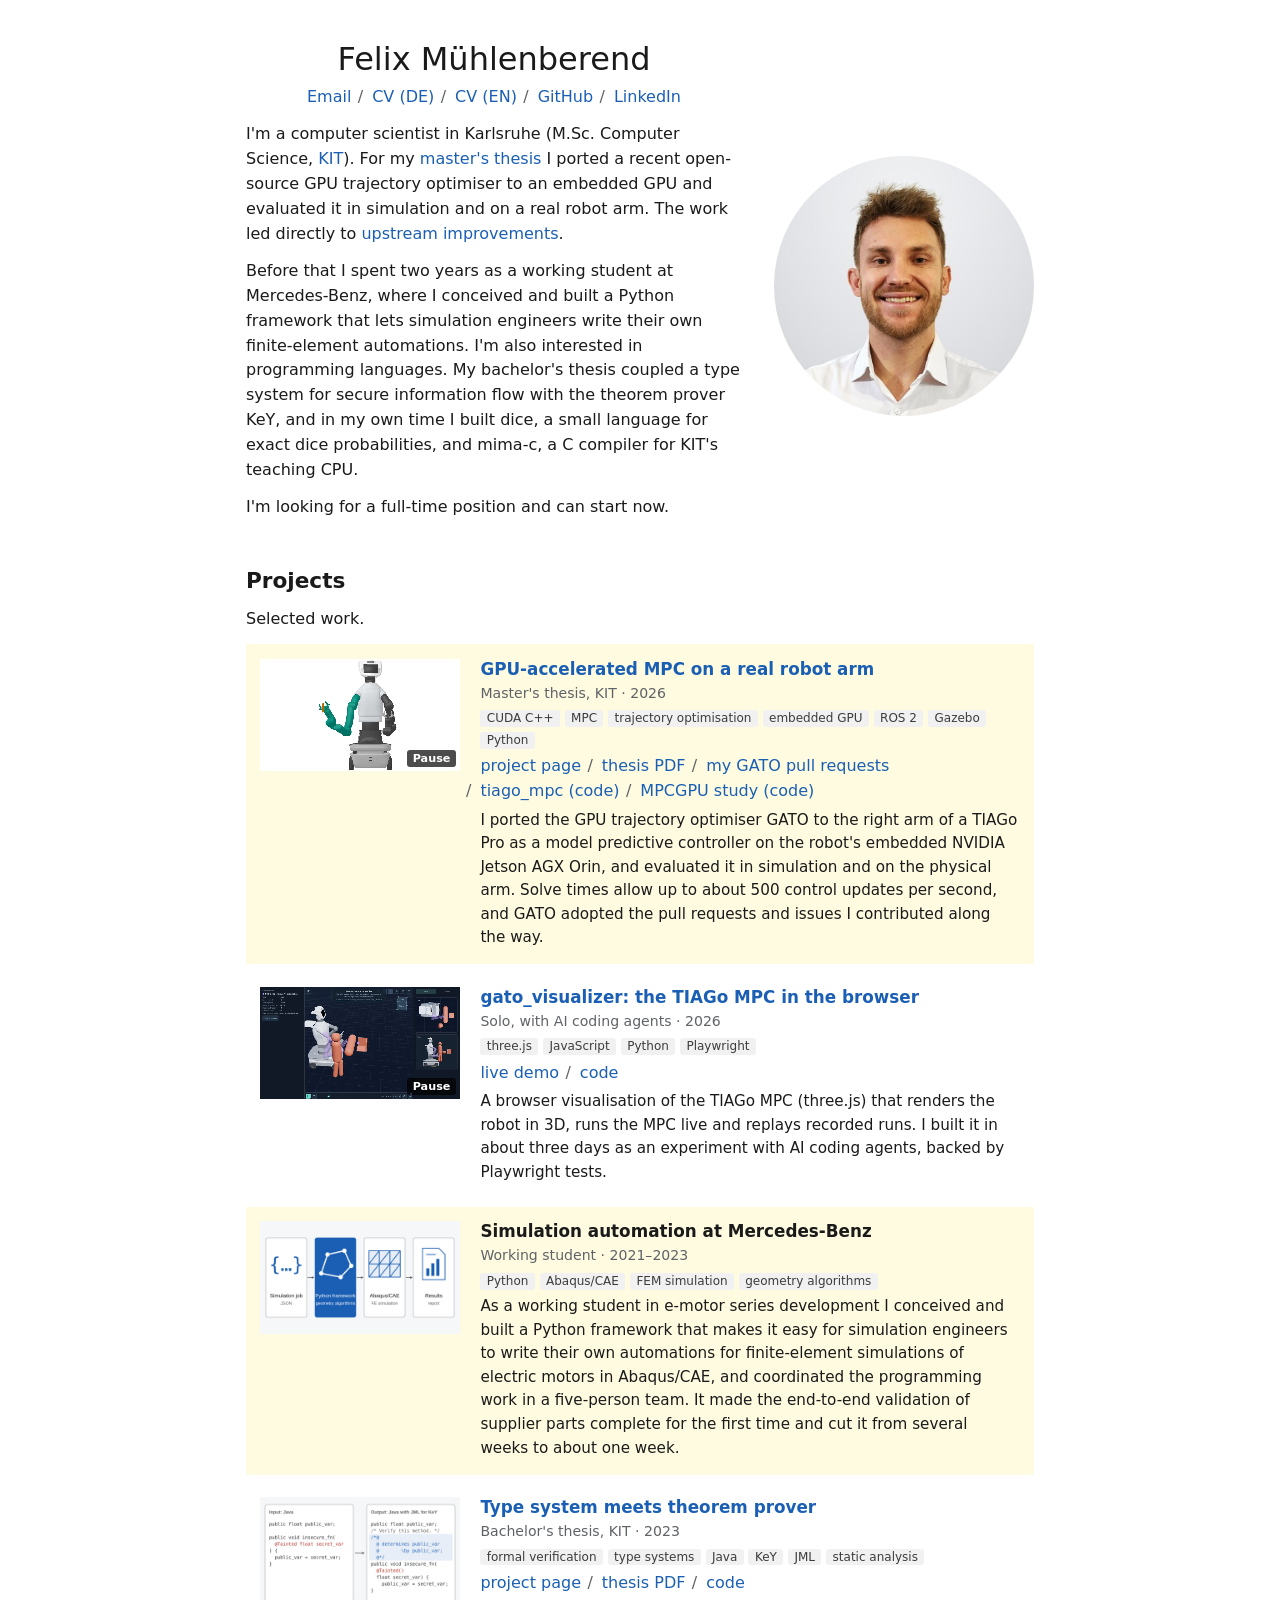
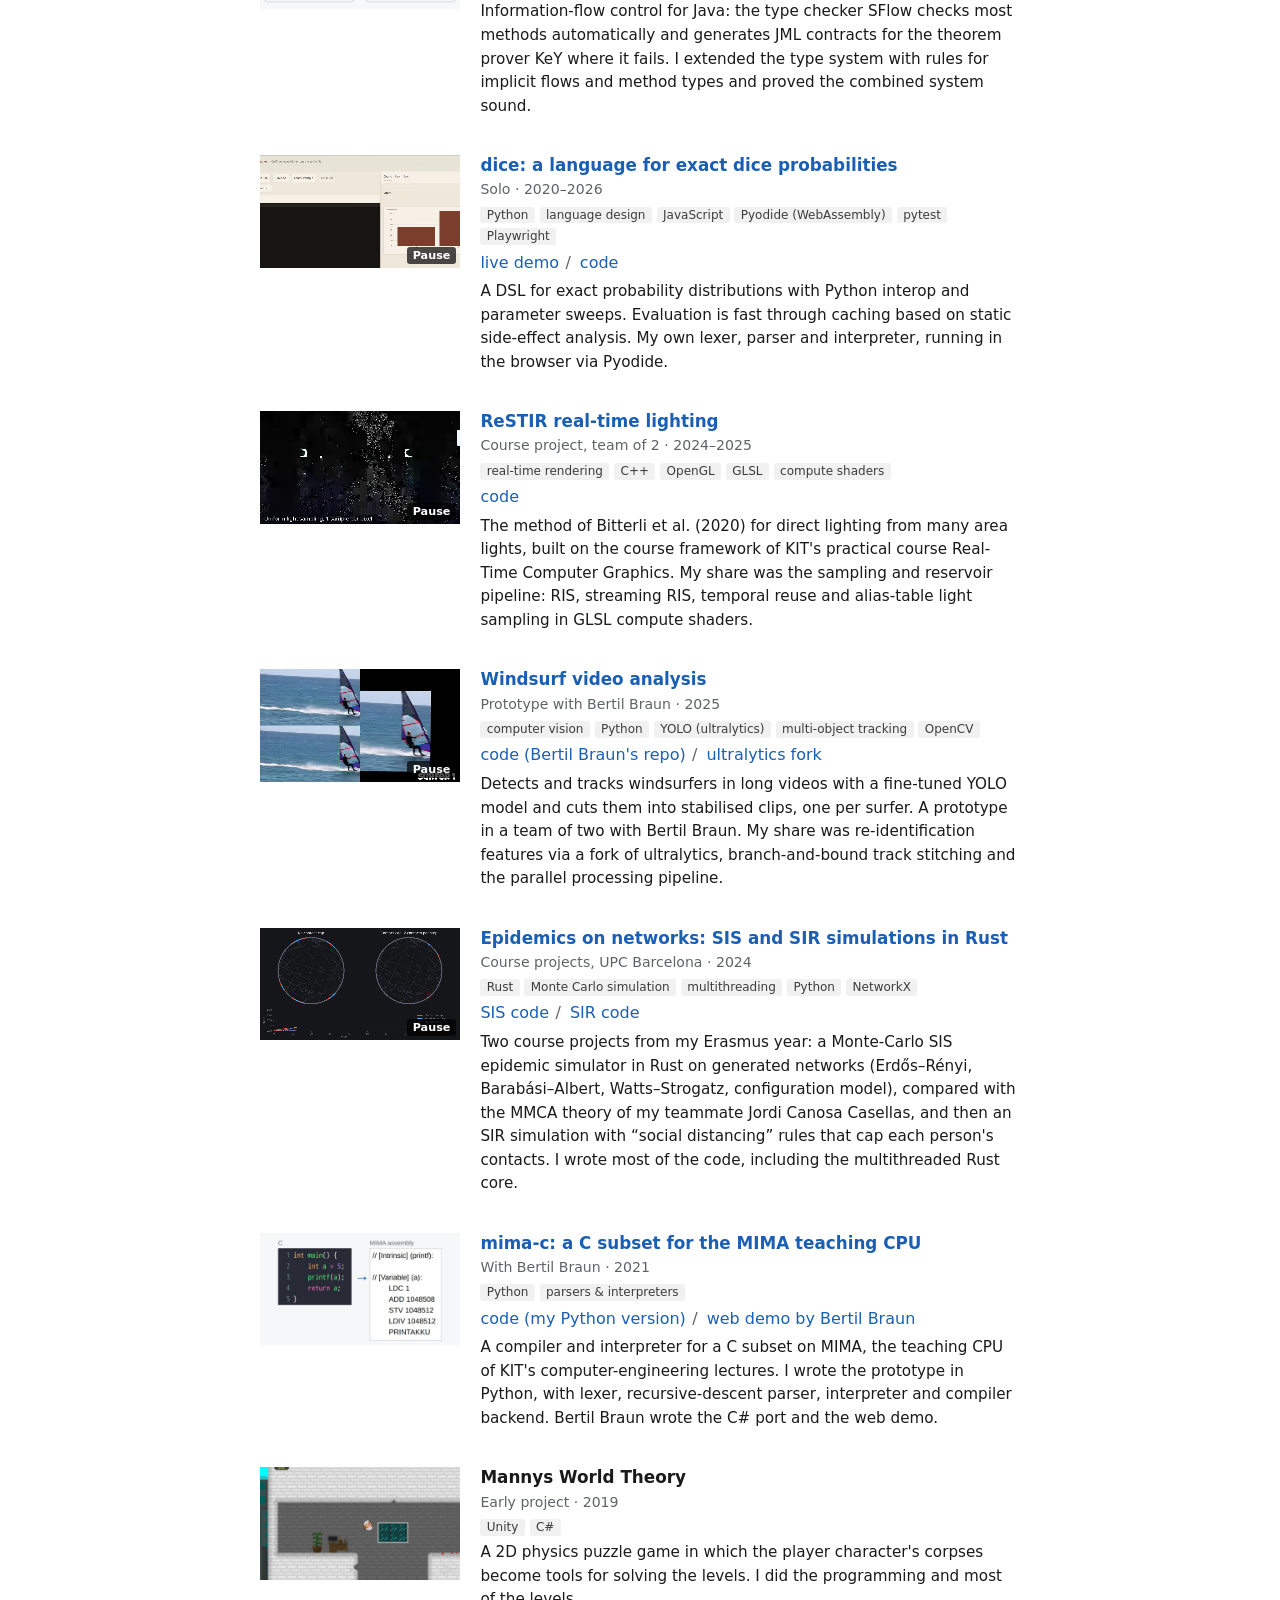
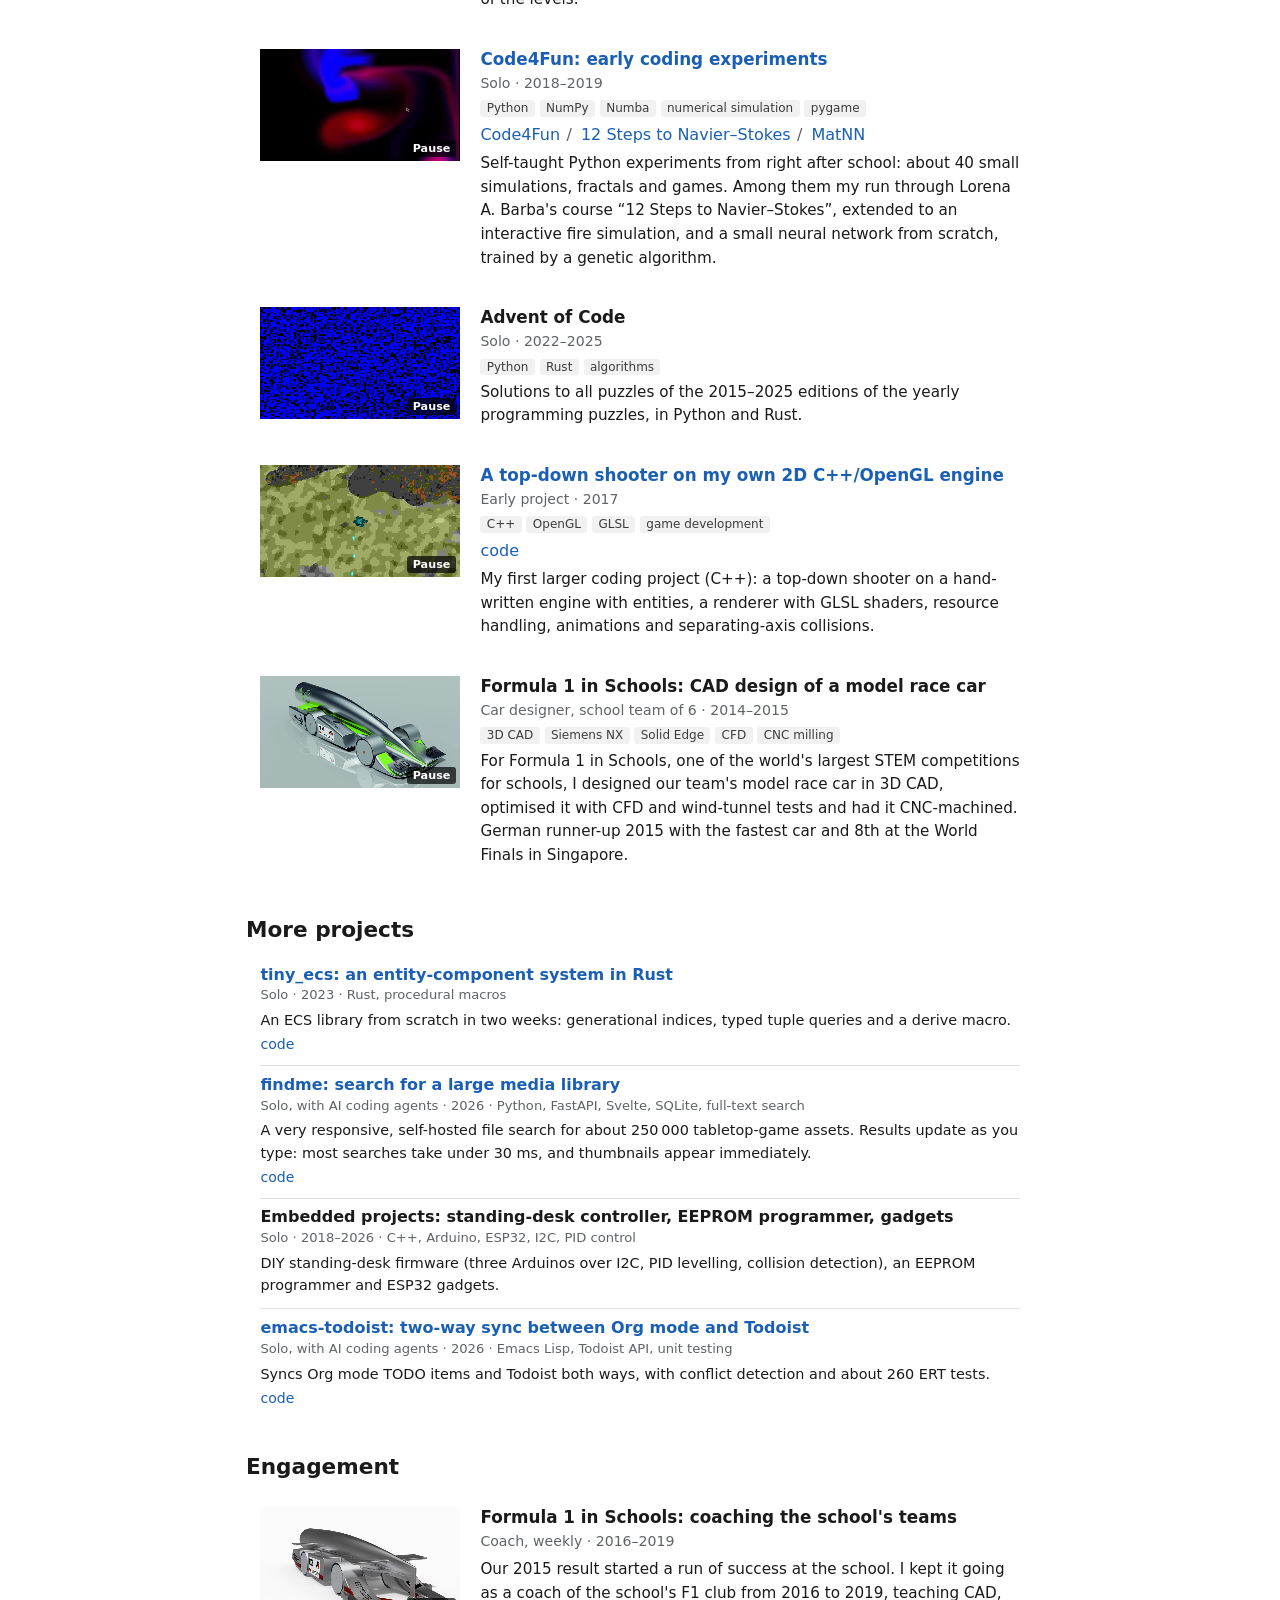
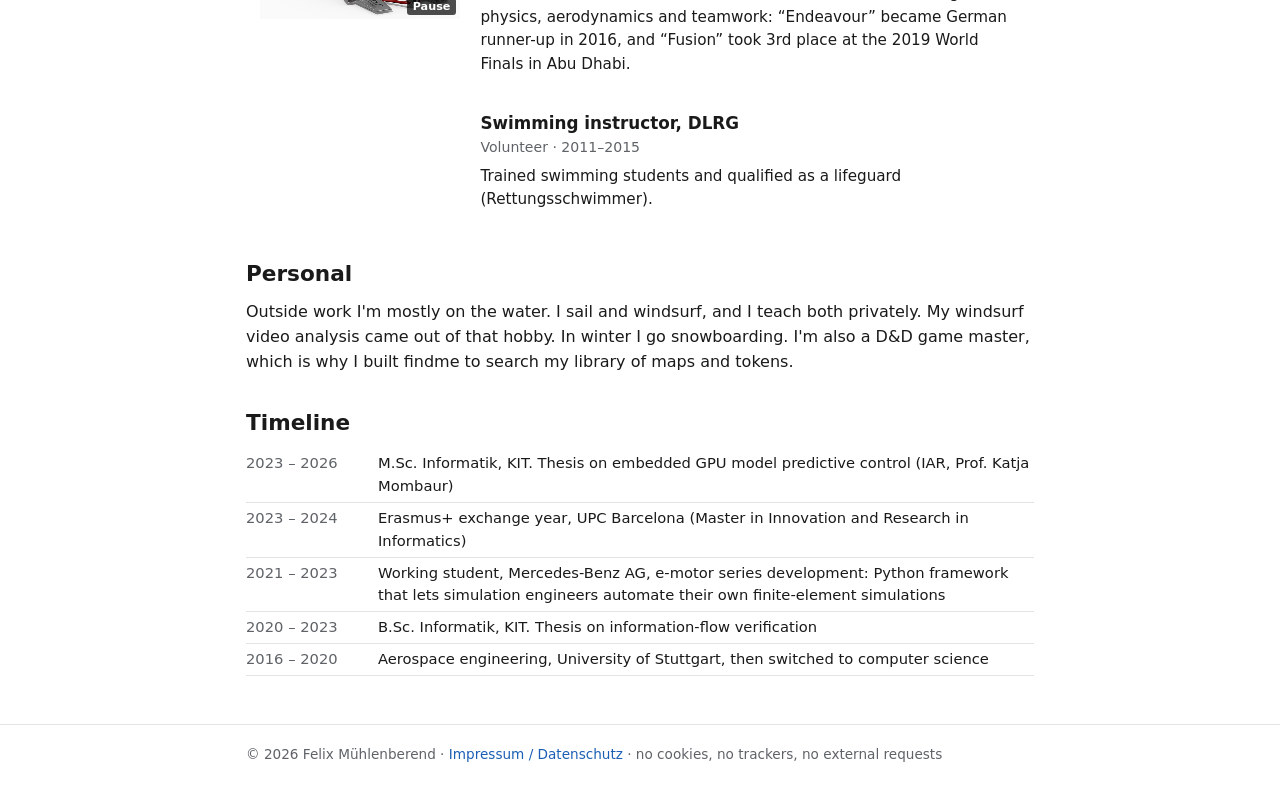
==== commit a5978f22: "findme: same opening as the README" ====
--- a/index.html
+++ b/index.html
@@ -260,7 +260,7 @@
     <li>
       <h3><a href="https://github.com/felixmueh/findme-v2">findme: search for a large media library</a></h3>
       <div class="meta">Solo, with AI coding agents · 2026 · Python, FastAPI, Svelte, SQLite, full-text search</div>
-      <p>Self-hosted fuzzy search over about 250 000 assets. It runs on my home server, most searches stay below 30 milliseconds and thumbnails display immediately.</p>
+      <p>A very responsive, self-hosted file search for about 250 000 tabletop-game assets. Results update as you type: most searches take under 30 ms, and thumbnails appear immediately.</p>
       <div class="links">
         <a href="https://github.com/felixmueh/findme-v2">code</a>
       </div>
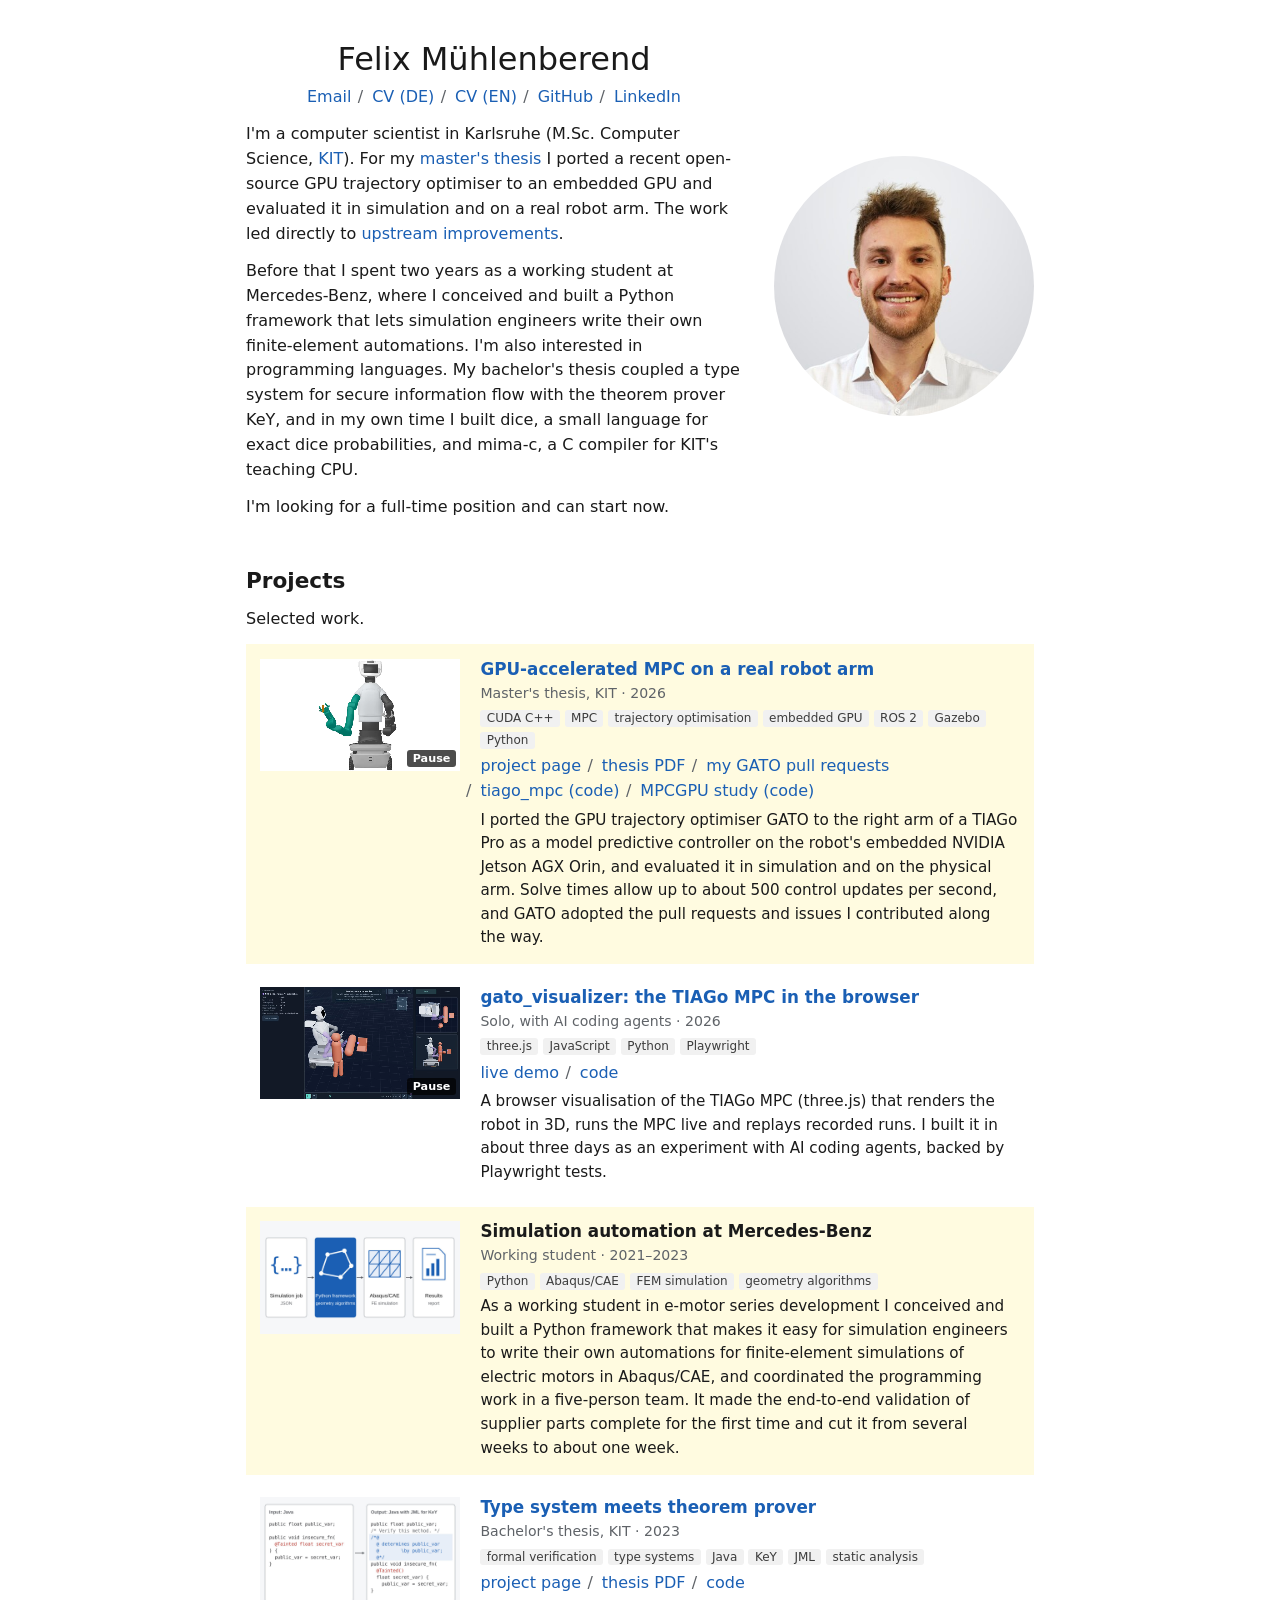
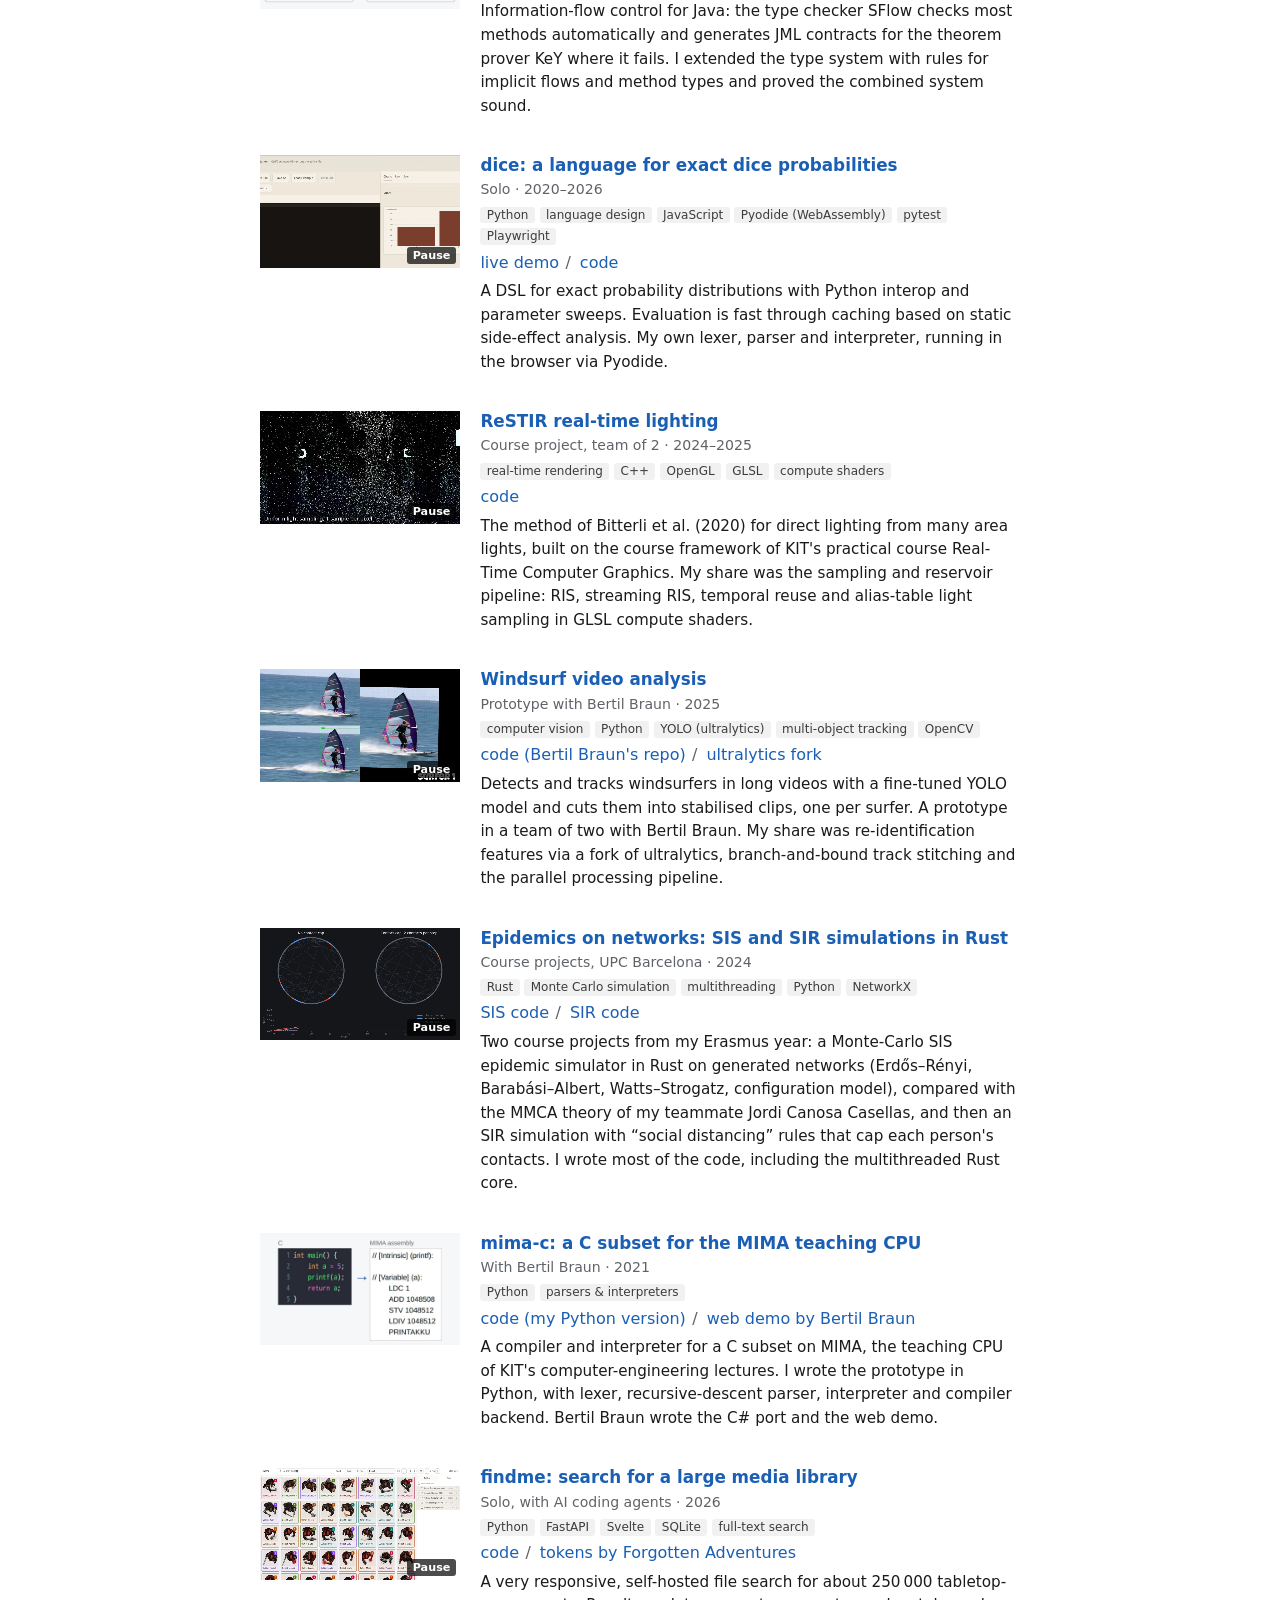
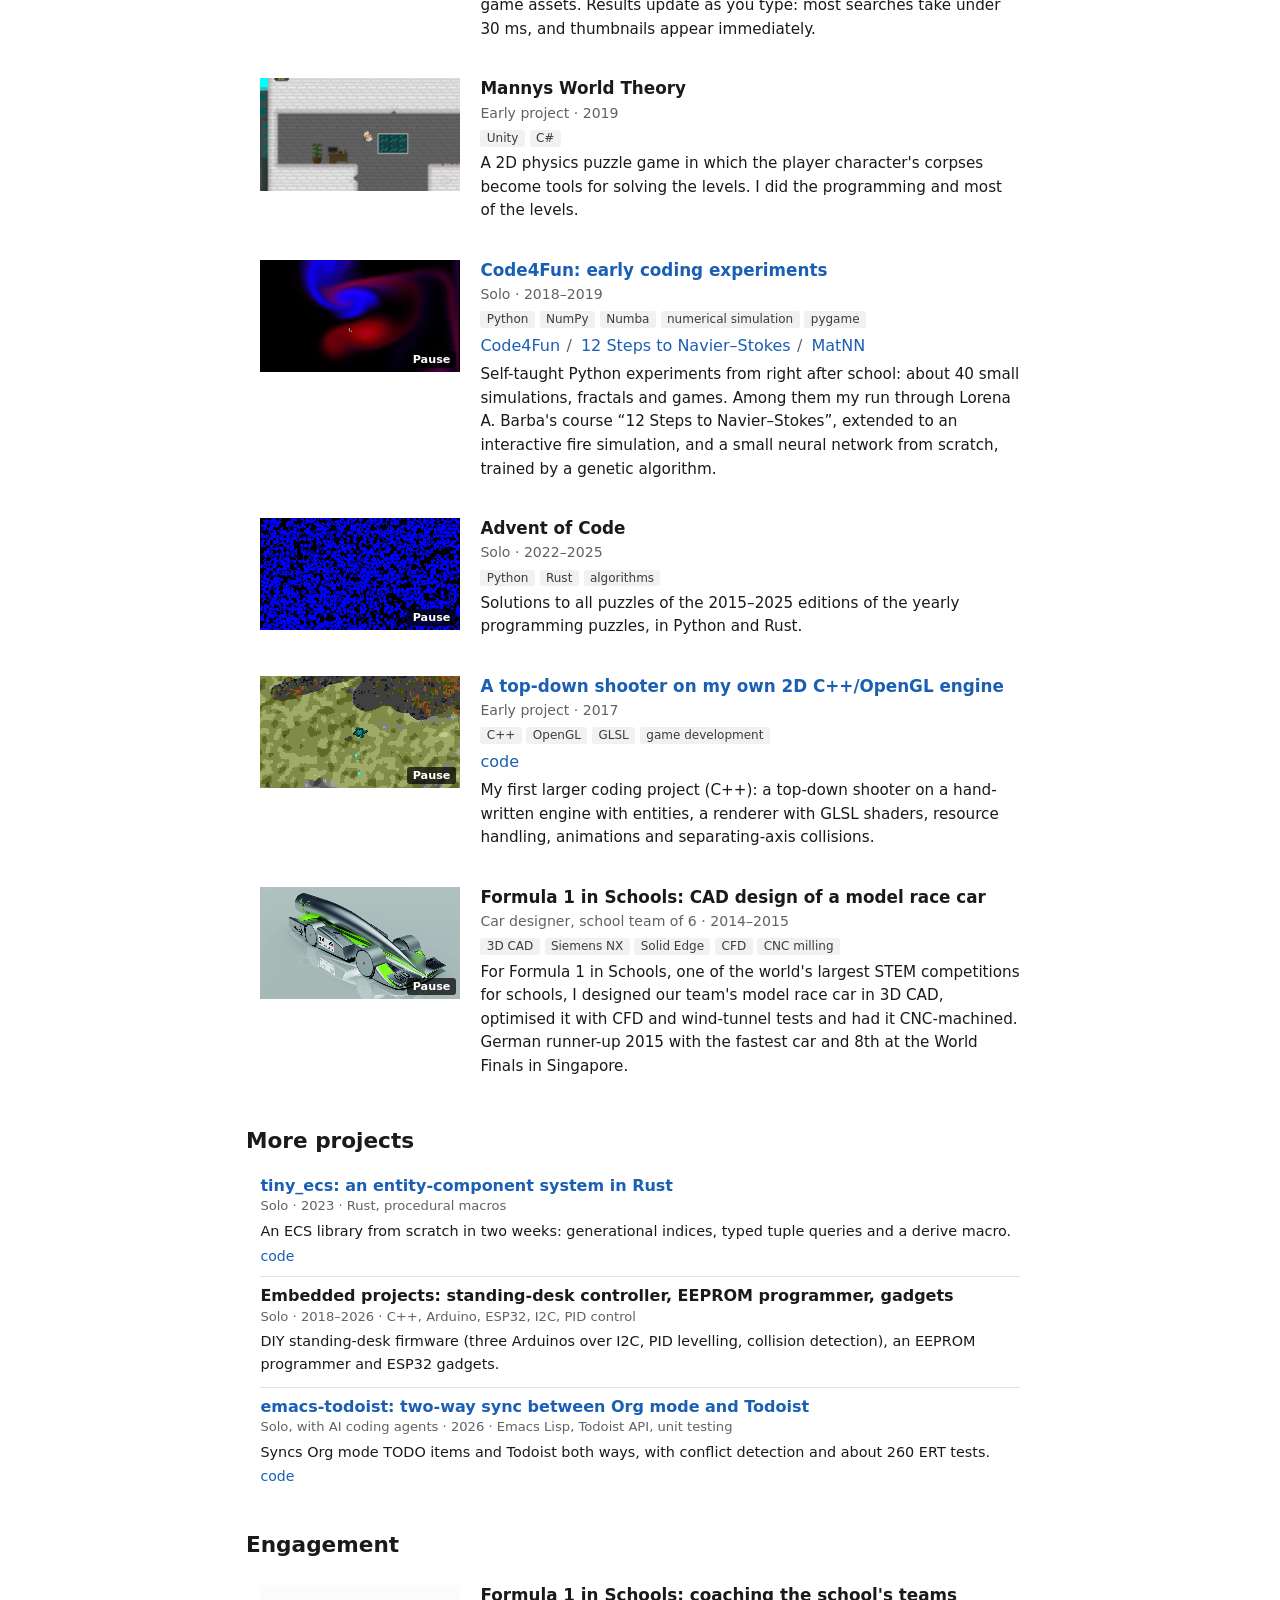
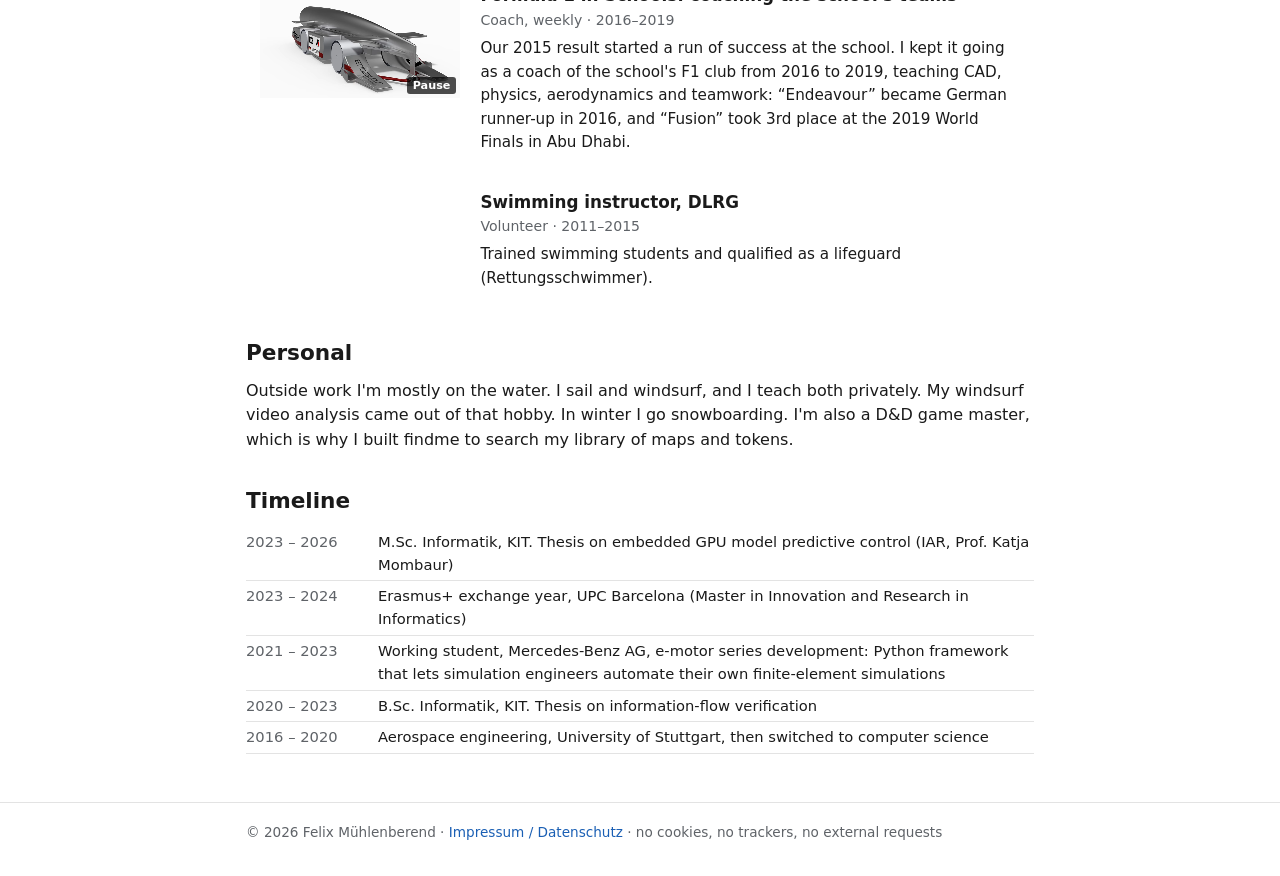
==== commit 00d8dd25: "findme back in the project list with a search clip and a Forgotten Adventures credit" ====
--- a/index.html
+++ b/index.html
@@ -185,6 +185,19 @@
       </div>
     </article>
     <article class="row">
+      <div class="clip"><video loop muted playsinline preload="metadata" poster="media/findme-v2/findme-v2.jpg" aria-label="Clip: findme: search for a large media library"><source src="media/findme-v2/findme-v2.webm" type="video/webm"><source src="media/findme-v2/findme-v2.mp4" type="video/mp4"></video></div>
+      <div>
+        <h3><a href="https://github.com/felixmueh/findme-v2">findme: search for a large media library</a></h3>
+        <div class="meta">Solo, with AI coding agents · 2026</div>
+        <ul class="tech" aria-label="Languages and tools"><li>Python</li><li>FastAPI</li><li>Svelte</li><li>SQLite</li><li>full-text search</li></ul>
+        <div class="links">
+          <a href="https://github.com/felixmueh/findme-v2">code</a>
+          <a href="https://www.forgotten-adventures.net">tokens by Forgotten Adventures</a>
+        </div>
+        <p>A very responsive, self-hosted file search for about 250 000 tabletop-game assets. Results update as you type: most searches take under 30 ms, and thumbnails appear immediately.</p>
+      </div>
+    </article>
+    <article class="row">
       <div class="still"><img src="media/mannys-world-theory/mannys-world-theory.jpg" alt="Mannys World Theory"></div>
       <div>
         <h3>Mannys World Theory</h3>
@@ -255,14 +268,6 @@
       <p>An ECS library from scratch in two weeks: generational indices, typed tuple queries and a derive macro.</p>
       <div class="links">
         <a href="https://github.com/felixmueh/tiny_ecs">code</a>
-      </div>
-    </li>
-    <li>
-      <h3><a href="https://github.com/felixmueh/findme-v2">findme: search for a large media library</a></h3>
-      <div class="meta">Solo, with AI coding agents · 2026 · Python, FastAPI, Svelte, SQLite, full-text search</div>
-      <p>A very responsive, self-hosted file search for about 250 000 tabletop-game assets. Results update as you type: most searches take under 30 ms, and thumbnails appear immediately.</p>
-      <div class="links">
-        <a href="https://github.com/felixmueh/findme-v2">code</a>
       </div>
     </li>
     <li>
